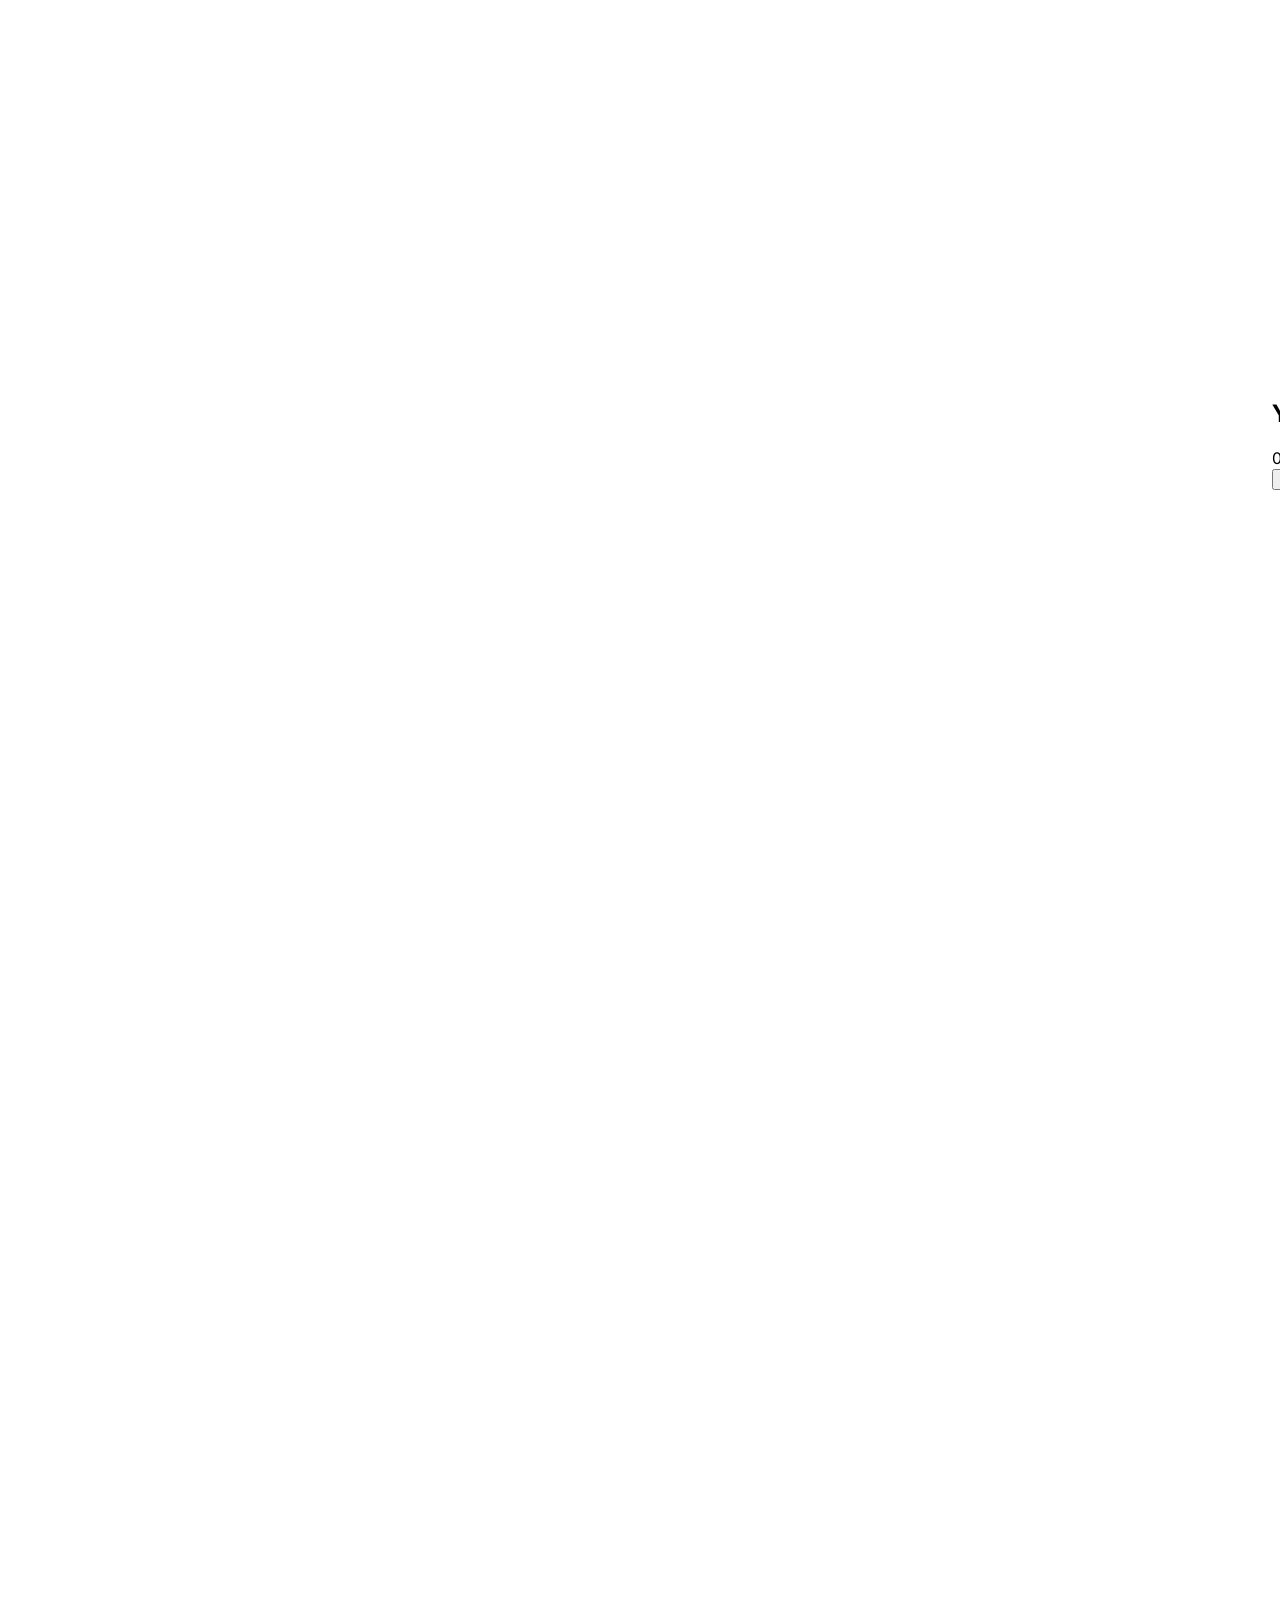
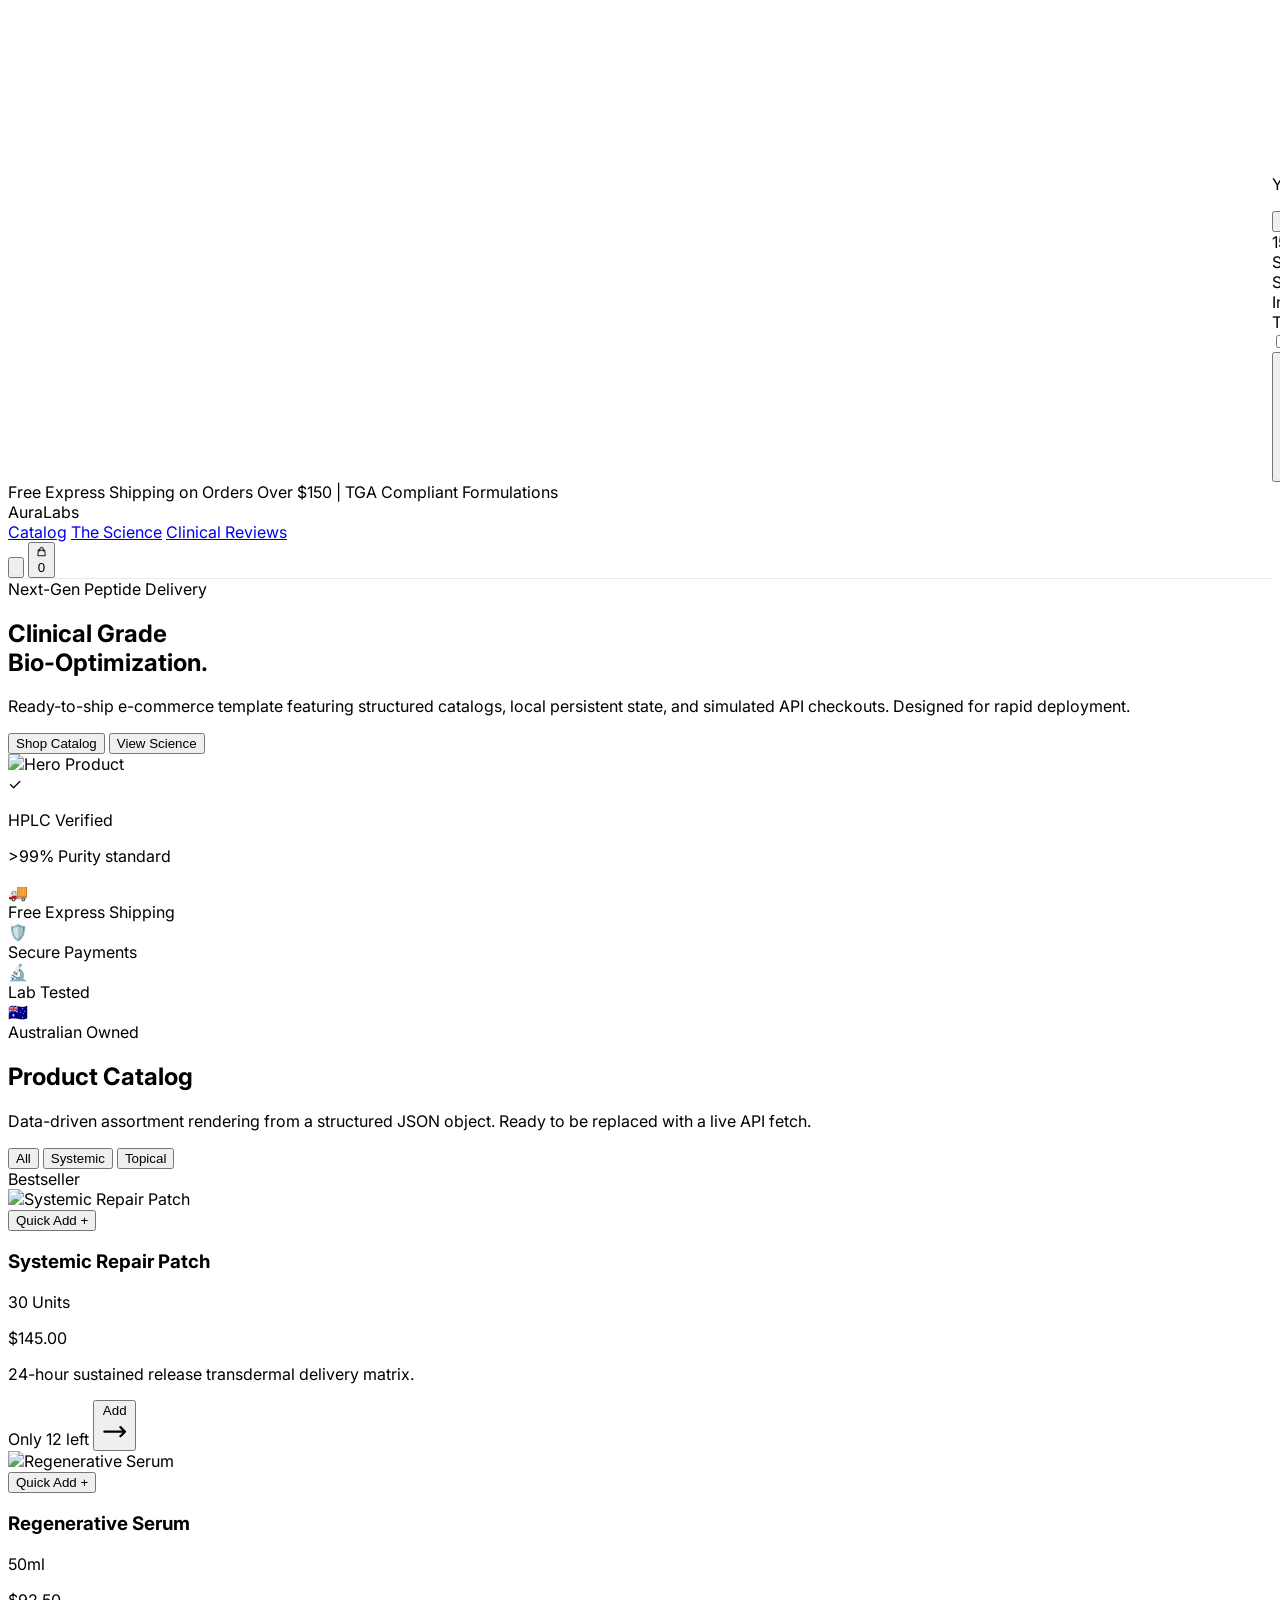
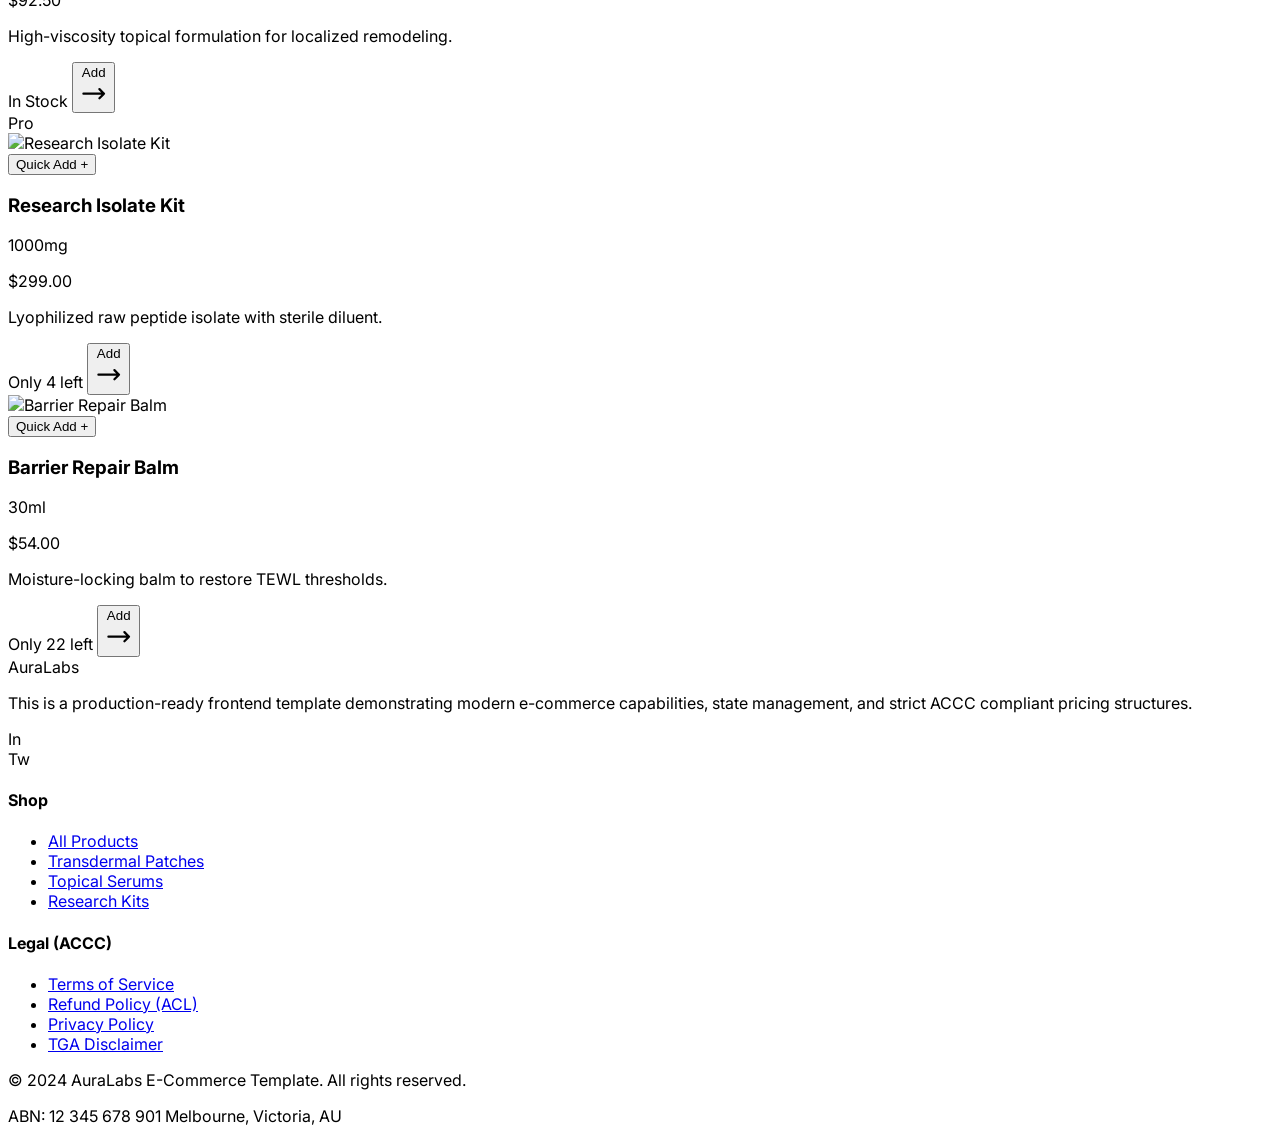
==== index.html @ c206a6b3 "Create index.html" ====
<!DOCTYPE html>
<html lang="en">
<head>
    <meta charset="UTF-8">
    <meta name="viewport" content="width=device-width, initial-scale=1.0">
    <title>Production E-Commerce | Ready-to-Ship Storefront</title>
    
    <script src="https://cdn.tailwindcss.com"></script>
    <link href="https://fonts.googleapis.com/css2?family=Inter:wght@300;400;500;600;700;800&display=swap" rel="stylesheet">
    
    <style>
        body { font-family: 'Inter', sans-serif; scroll-behavior: smooth; overflow-x: hidden; }
        
        /* Drawer & Modals */
        .drawer-right { transform: translateX(100%); transition: transform 0.4s cubic-bezier(0.4, 0, 0.2, 1); }
        .drawer-right.open { transform: translateX(0); }
        .modal-overlay { opacity: 0; pointer-events: none; transition: opacity 0.3s ease; backdrop-filter: blur(4px); }
        .modal-overlay.open { opacity: 1; pointer-events: auto; }
        
        /* Glass & UI Elements */
        .glass-nav { background: rgba(255, 255, 255, 0.90); backdrop-filter: blur(12px); border-bottom: 1px solid rgba(226, 232, 240, 0.8); }
        .hide-scrollbar::-webkit-scrollbar { display: none; }
        .hide-scrollbar { -ms-overflow-style: none; scrollbar-width: none; }
        input::-webkit-outer-spin-button, input::-webkit-inner-spin-button { -webkit-appearance: none; margin: 0; }
        
        /* Marketing Animations */
        .toast-enter { animation: slideInUp 0.4s cubic-bezier(0.16, 1, 0.3, 1) forwards; }
        .toast-exit { animation: slideOutDown 0.4s cubic-bezier(0.16, 1, 0.3, 1) forwards; }
        @keyframes slideInUp { from { transform: translateY(100%); opacity: 0; } to { transform: translateY(0); opacity: 1; } }
        @keyframes slideOutDown { from { transform: translateY(0); opacity: 1; } to { transform: translateY(100%); opacity: 0; } }
        
        .pulse-btn { box-shadow: 0 0 0 0 rgba(37, 99, 235, 0.7); animation: pulse-blue 2s infinite; }
        @keyframes pulse-blue { 
            0% { transform: scale(1); box-shadow: 0 0 0 0 rgba(37, 99, 235, 0.7); } 
            50% { transform: scale(1.02); box-shadow: 0 0 0 8px rgba(37, 99, 235, 0); } 
            100% { transform: scale(1); box-shadow: 0 0 0 0 rgba(37, 99, 235, 0); } 
        }

        .shimmer-img {
            background: #f6f7f8;
            background-image: linear-gradient(to right, #f6f7f8 0%, #edeef1 20%, #f6f7f8 40%, #f6f7f8 100%);
            background-repeat: no-repeat;
            background-size: 800px 100%; 
            animation-duration: 1.5s;
            animation-fill-mode: forwards; 
            animation-iteration-count: infinite;
            animation-name: placeholderShimmer;
            animation-timing-function: linear;
        }
        @keyframes placeholderShimmer { 0% { background-position: -468px 0; } 100% { background-position: 468px 0; } }
    </style>
</head>
<body class="bg-slate-50 text-slate-900 selection:bg-blue-200 selection:text-blue-900 flex flex-col min-h-screen">

    
    <!-- Notification System -->
    <div id="toast-container" class="fixed bottom-4 right-4 z-[100] flex flex-col gap-2 pointer-events-none"></div>

    <!-- Exit Intent Marketing Modal -->
    <div id="exit-modal" class="fixed inset-0 bg-slate-900/60 z-[90] modal-overlay flex items-center justify-center p-4">
        <div class="bg-white rounded-3xl w-full max-w-md shadow-2xl overflow-hidden relative text-center transform scale-95 transition-transform duration-300" id="exit-modal-content">
            <button onclick="closeModal('exit-modal')" class="absolute top-4 right-4 text-slate-400 hover:text-slate-900 text-2xl z-10">&times;</button>
            <div class="bg-blue-600 p-8 text-white">
                <span class="text-4xl mb-2 block">🎁</span>
                <h3 class="text-3xl font-black uppercase tracking-tighter mb-2">Wait! Don't Leave.</h3>
                <p class="text-blue-100 text-sm">Unlock 15% off your first clinical order.</p>
            </div>
            <div class="p-8 space-y-4">
                <input type="email" id="capture-email" placeholder="Enter your email address" class="w-full p-4 rounded-xl border border-slate-200 bg-slate-50 focus:ring-2 focus:ring-blue-500 focus:outline-none text-center">
                <button onclick="applyMarketingDiscount()" class="w-full bg-slate-900 text-white font-bold py-4 rounded-xl hover:bg-slate-800 transition-all uppercase tracking-widest shadow-lg pulse-btn text-xs">
                    Reveal My 15% Code
                </button>
                <p class="text-[10px] text-slate-400">By claiming, you agree to our Terms. Unsubscribe anytime.</p>
            </div>
        </div>
    </div>

    <!-- External Checkout Simulation Modal -->
    <div id="checkout-modal" class="fixed inset-0 bg-slate-900/80 z-[100] modal-overlay flex items-center justify-center p-4">
        <div class="bg-white rounded-2xl w-full max-w-sm shadow-2xl p-8 text-center relative overflow-hidden">
            <div class="absolute inset-0 bg-blue-600/5 shimmer-img" id="checkout-shimmer"></div>
            <div class="relative z-10 space-y-6">
                <div class="w-16 h-16 border-4 border-blue-200 border-t-blue-600 rounded-full mx-auto animate-spin" id="checkout-spinner"></div>
                <div id="checkout-success-icon" class="hidden text-6xl text-green-500">✓</div>
                
                <div id="checkout-status">
                    <h3 class="text-lg font-black text-slate-900 uppercase tracking-tight">Initializing Gateway</h3>
                    <p class="text-xs text-slate-500 mt-2">Connecting to Secure Stripe Terminal...</p>
                </div>
                
                <div class="text-[10px] bg-slate-50 p-3 rounded-lg border border-slate-200 text-left text-slate-600 font-mono mt-4">
                    <span class="block font-bold text-slate-900 mb-1">Developer Note:</span>
                    This is where you trigger <code class="text-blue-600">stripe.redirectToCheckout()</code> or pass the JSON cart object to your backend API.
                </div>
                <button onclick="closeModal('checkout-modal')" id="checkout-close-btn" class="hidden w-full bg-slate-900 text-white font-bold py-3 rounded-lg text-xs uppercase tracking-wider hover:bg-slate-800">Return to Store</button>
            </div>
        </div>
    </div>

    <div id="cart-overlay" onclick="toggleCart()" class="fixed inset-0 bg-slate-900/40 z-[60] modal-overlay"></div>
    <aside id="cart-drawer" class="fixed top-0 right-0 h-full w-full max-w-md bg-white z-[70] shadow-2xl drawer-right flex flex-col border-l border-slate-200">
        <!-- Cart Header -->
        <div class="p-5 border-b border-slate-100 flex justify-between items-center bg-white sticky top-0 z-10">
            <div class="flex items-center space-x-2">
                <h2 class="text-lg font-black text-slate-900 tracking-tight uppercase">Your Cart</h2>
                <span id="cart-drawer-count" class="bg-blue-100 text-blue-700 text-[10px] font-bold px-2 py-0.5 rounded-full">0 items</span>
            </div>
            <button onclick="toggleCart()" class="text-slate-400 hover:text-slate-900 transition-colors p-1 bg-slate-50 rounded-md">
                <svg class="w-5 h-5" fill="none" stroke="currentColor" viewBox="0 0 24 24"><path stroke-linecap="round" stroke-linejoin="round" stroke-width="2" d="M6 18L18 6M6 6l12 12"></path></svg>
            </button>
        </div>
        
        <!-- Cart Items -->
        <div id="cart-content" class="flex-1 overflow-y-auto p-5 space-y-4 bg-slate-50 hide-scrollbar">
            <!-- Items injected via JS -->
        </div>

        <!-- Cross-sell Module (Dynamic) -->
        <div id="cart-cross-sell" class="px-5 pb-4 bg-slate-50 hidden">
             <!-- Injected via JS -->
        </div>

        <!-- Cart Footer / Checkout -->
        <div class="p-5 bg-white border-t border-slate-200 shadow-[0_-4px_6px_-1px_rgba(0,0,0,0.05)] relative z-10">
            
            <div id="discount-banner" class="hidden mb-3 bg-green-50 text-green-700 text-[10px] p-2 rounded-lg border border-green-100 flex justify-between items-center font-bold uppercase tracking-wider">
                <span>15% Marketing Discount Applied</span>
                <span>✓</span>
            </div>

            <div class="space-y-2 mb-4">
                <div class="flex justify-between text-sm text-slate-500">
                    <span>Subtotal</span>
                    <span id="cart-subtotal">$0.00</span>
                </div>
                <div class="flex justify-between text-sm text-green-600 font-medium">
                    <span>Shipping (Standard AU)</span>
                    <span>Free</span>
                </div>
                <div class="flex justify-between text-[10px] text-slate-400 border-b border-slate-100 pb-2">
                    <span>Includes 10% GST</span>
                    <span id="cart-gst">$0.00</span>
                </div>
                <div class="flex justify-between text-xl font-black text-slate-900 pt-1">
                    <span>Total AUD</span>
                    <span id="cart-total">$0.00</span>
                </div>
            </div>

            <!-- ACCC Compliance Checkbox -->
            <div class="flex items-start space-x-3 mb-4 bg-slate-50 p-3 rounded-lg border border-slate-200 shadow-sm cursor-pointer" onclick="document.getElementById('acl-consent').click();">
                <input type="checkbox" id="acl-consent" class="mt-0.5 accent-blue-600 w-4 h-4 rounded border-slate-300 cursor-pointer" onclick="event.stopPropagation()">
                <label class="text-[10px] text-slate-600 leading-tight select-none cursor-pointer">
                    I accept the Terms and acknowledge my right to a refund/replacement for major faults under the <strong>Australian Consumer Law (ACL)</strong>.
                </label>
            </div>

            <button onclick="executeCheckout()" id="checkout-btn" class="w-full bg-blue-600 text-white font-bold py-4 rounded-xl hover:bg-blue-700 transition-colors shadow-lg shadow-blue-600/20 active:scale-[0.98] uppercase tracking-widest text-xs flex justify-center items-center space-x-2">
                <svg class="w-4 h-4" fill="none" stroke="currentColor" viewBox="0 0 24 24"><path stroke-linecap="round" stroke-linejoin="round" stroke-width="2" d="M12 15v2m-6 4h12a2 2 0 002-2v-6a2 2 0 00-2-2H6a2 2 0 00-2 2v6a2 2 0 002 2zm10-10V7a4 4 0 00-8 0v4h8z"></path></svg>
                <span>Secure Checkout</span>
            </button>
        </div>
    </aside>

    
    <!-- Top Bar (Compliance & Promos) -->
    <div class="bg-slate-900 text-slate-300 text-[10px] text-center py-2 uppercase tracking-widest font-bold px-4 relative z-50">
        Free Express Shipping on Orders Over $150 | TGA Compliant Formulations
    </div>

    <!-- Main Navigation -->
    <nav class="sticky top-0 w-full z-40 glass-nav transition-all duration-300" id="main-nav">
        <div class="max-w-7xl mx-auto px-4 sm:px-6 lg:px-8">
            <div class="flex justify-between h-16 items-center">
                <!-- Logo -->
                <div class="flex items-center space-x-2 cursor-pointer" onclick="window.scrollTo(0,0)">
                    <div class="w-5 h-5 bg-gradient-to-br from-blue-500 to-blue-700 rounded-md shadow-sm"></div>
                    <span class="font-extrabold text-xl tracking-tighter uppercase text-slate-900">Aura<span class="text-blue-600">Labs</span></span>
                </div>
                
                <!-- Desktop Links -->
                <div class="hidden md:flex space-x-8 text-xs font-bold uppercase tracking-widest text-slate-500">
                    <a href="#catalog" class="hover:text-blue-600 transition-colors">Catalog</a>
                    <a href="#science" class="hover:text-blue-600 transition-colors">The Science</a>
                    <a href="#reviews" class="hover:text-blue-600 transition-colors">Clinical Reviews</a>
                </div>

                <!-- Utilities -->
                <div class="flex items-center space-x-4">
                    <button class="text-slate-400 hover:text-slate-900 hidden sm:block">
                        <svg class="w-5 h-5" fill="none" stroke="currentColor" viewBox="0 0 24 24"><path stroke-linecap="round" stroke-linejoin="round" stroke-width="2" d="M21 21l-6-6m2-5a7 7 0 11-14 0 7 7 0 0114 0z"></path></svg>
                    </button>
                    <button onclick="toggleCart()" class="relative p-2 hover:bg-slate-100 rounded-lg transition-colors flex items-center bg-slate-50 border border-slate-200">
                        <svg class="w-5 h-5 text-slate-700" fill="none" stroke="currentColor" viewBox="0 0 24 24"><path stroke-linecap="round" stroke-linejoin="round" stroke-width="2" d="M16 11V7a4 4 0 00-8 0v4M5 9h14l1 12H4L5 9z"></path></svg>
                        <span id="nav-cart-badge" class="absolute -top-2 -right-2 bg-blue-600 text-white text-[9px] w-5 h-5 flex items-center justify-center rounded-full font-bold shadow-sm border-2 border-white">0</span>
                    </button>
                </div>
            </div>
        </div>
    </nav>

    
    <main class="flex-grow">
        <!-- Hero Section -->
        <section class="relative bg-white overflow-hidden border-b border-slate-200">
            <!-- Background Graphic (CSS Generated) -->
            <div class="absolute inset-0 z-0">
                <div class="absolute top-0 right-0 w-[500px] h-[500px] bg-blue-50 rounded-full blur-3xl opacity-60 translate-x-1/3 -translate-y-1/3"></div>
                <div class="absolute bottom-0 left-0 w-[400px] h-[400px] bg-slate-100 rounded-full blur-3xl opacity-50 -translate-x-1/3 translate-y-1/3"></div>
            </div>

            <div class="max-w-7xl mx-auto px-4 sm:px-6 lg:px-8 py-20 lg:py-32 relative z-10 flex flex-col lg:flex-row items-center gap-12">
                <div class="flex-1 space-y-8 text-center lg:text-left">
                    <div class="inline-flex items-center space-x-2 bg-blue-50 border border-blue-100 text-blue-700 px-3 py-1 rounded-full text-[10px] font-bold uppercase tracking-widest">
                        <span class="w-2 h-2 rounded-full bg-blue-600 animate-pulse"></span>
                        <span>Next-Gen Peptide Delivery</span>
                    </div>
                    <h1 class="text-5xl md:text-7xl font-black text-slate-900 tracking-tighter leading-[1.1]">
                        Clinical Grade <br>
                        <span class="text-transparent bg-clip-text bg-gradient-to-r from-blue-600 to-indigo-600">Bio-Optimization.</span>
                    </h1>
                    <p class="text-lg text-slate-500 max-w-xl mx-auto lg:mx-0 leading-relaxed">
                        Ready-to-ship e-commerce template featuring structured catalogs, local persistent state, and simulated API checkouts. Designed for rapid deployment.
                    </p>
                    <div class="flex flex-col sm:flex-row gap-4 justify-center lg:justify-start">
                        <button onclick="document.getElementById('catalog').scrollIntoView()" class="bg-blue-600 text-white px-8 py-4 rounded-xl font-bold text-sm uppercase tracking-widest hover:bg-blue-700 transition-all shadow-xl shadow-blue-600/20 active:scale-95">
                            Shop Catalog
                        </button>
                        <button class="bg-white border border-slate-200 text-slate-700 px-8 py-4 rounded-xl font-bold text-sm uppercase tracking-widest hover:bg-slate-50 transition-all">
                            View Science
                        </button>
                    </div>
                </div>
                
                <!-- Hero Visual (Dynamic Placeholder representing high-quality asset) -->
                <div class="flex-1 w-full max-w-lg mx-auto relative group">
                    <div class="absolute inset-0 bg-gradient-to-tr from-blue-200 to-transparent rounded-[2rem] transform rotate-3 scale-105 transition-transform group-hover:rotate-6"></div>
                    <img src="https://placehold.co/800x800/1e293b/ffffff?text=Product+Hero+Asset" alt="Hero Product" class="relative rounded-[2rem] shadow-2xl object-cover w-full aspect-square border-4 border-white transition-transform duration-500 group-hover:-translate-y-2">
                    
                    <!-- Floating Badge -->
                    <div class="absolute -bottom-6 -left-6 bg-white p-4 rounded-xl shadow-xl border border-slate-100 flex items-center gap-3 animate-[bounce_3s_infinite]">
                        <div class="w-10 h-10 bg-green-100 rounded-full flex items-center justify-center text-green-600">✓</div>
                        <div>
                            <p class="text-xs font-bold text-slate-900 uppercase">HPLC Verified</p>
                            <p class="text-[10px] text-slate-500">&gt;99% Purity standard</p>
                        </div>
                    </div>
                </div>
            </div>
        </section>

        <!-- Trust Bar -->
        <div class="bg-slate-900 text-white border-b border-slate-800">
            <div class="max-w-7xl mx-auto px-4 py-8 grid grid-cols-2 md:grid-cols-4 gap-6 text-center divide-x divide-slate-800">
                <div><div class="text-2xl mb-2">🚚</div><div class="text-[10px] font-bold uppercase tracking-widest">Free Express Shipping</div></div>
                <div><div class="text-2xl mb-2">🛡️</div><div class="text-[10px] font-bold uppercase tracking-widest">Secure Payments</div></div>
                <div><div class="text-2xl mb-2">🔬</div><div class="text-[10px] font-bold uppercase tracking-widest">Lab Tested</div></div>
                <div><div class="text-2xl mb-2">🇦🇺</div><div class="text-[10px] font-bold uppercase tracking-widest">Australian Owned</div></div>
            </div>
        </div>

        
        <section id="catalog" class="py-24 bg-slate-50">
            <div class="max-w-7xl mx-auto px-4 sm:px-6 lg:px-8">
                
                <!-- Catalog Header & Filters -->
                <div class="flex flex-col md:flex-row justify-between items-end mb-12 gap-6">
                    <div class="space-y-3">
                        <h2 class="text-3xl font-black text-slate-900 uppercase tracking-tighter">Product Catalog</h2>
                        <p class="text-sm text-slate-500 max-w-md">Data-driven assortment rendering from a structured JSON object. Ready to be replaced with a live API fetch.</p>
                    </div>
                    
                    <!-- Dynamic Filter Controls -->
                    <div class="flex bg-slate-200 p-1.5 rounded-xl text-xs font-bold uppercase tracking-wider overflow-x-auto hide-scrollbar">
                        <button onclick="CatalogManager.filter('all')" id="filter-all" class="filter-btn bg-white shadow-sm px-6 py-2.5 rounded-lg text-slate-900 transition-all">All</button>
                        <button onclick="CatalogManager.filter('systemic')" id="filter-systemic" class="filter-btn px-6 py-2.5 rounded-lg text-slate-500 hover:text-slate-900 transition-all">Systemic</button>
                        <button onclick="CatalogManager.filter('topical')" id="filter-topical" class="filter-btn px-6 py-2.5 rounded-lg text-slate-500 hover:text-slate-900 transition-all">Topical</button>
                    </div>
                </div>

                <!-- Product Grid Area -->
                <div id="product-grid" class="grid grid-cols-1 sm:grid-cols-2 lg:grid-cols-3 xl:grid-cols-4 gap-6">
                    <!-- Products rendered via JS -->
                </div>
            </div>
        </section>

    </main>

    <footer class="bg-white border-t border-slate-200 pt-20 pb-10">
        <div class="max-w-7xl mx-auto px-4 sm:px-6 lg:px-8">
            <div class="grid grid-cols-1 md:grid-cols-4 gap-12 mb-16">
                <div class="col-span-1 md:col-span-2 space-y-6">
                    <div class="font-extrabold text-2xl tracking-tighter uppercase text-slate-900">Aura<span class="text-blue-600">Labs</span></div>
                    <p class="text-xs text-slate-500 leading-relaxed max-w-sm">
                        This is a production-ready frontend template demonstrating modern e-commerce capabilities, state management, and strict ACCC compliant pricing structures.
                    </p>
                    <div class="flex space-x-4">
                        <!-- Social Placeholders -->
                        <div class="w-8 h-8 rounded-full bg-slate-100 flex items-center justify-center text-slate-400 hover:bg-blue-600 hover:text-white transition-colors cursor-pointer">In</div>
                        <div class="w-8 h-8 rounded-full bg-slate-100 flex items-center justify-center text-slate-400 hover:bg-blue-600 hover:text-white transition-colors cursor-pointer">Tw</div>
                    </div>
                </div>
                <div>
                    <h4 class="font-bold text-slate-900 uppercase text-xs tracking-widest mb-6">Shop</h4>
                    <ul class="space-y-4 text-xs text-slate-500">
                        <li><a href="#" class="hover:text-blue-600 transition-colors">All Products</a></li>
                        <li><a href="#" class="hover:text-blue-600 transition-colors">Transdermal Patches</a></li>
                        <li><a href="#" class="hover:text-blue-600 transition-colors">Topical Serums</a></li>
                        <li><a href="#" class="hover:text-blue-600 transition-colors">Research Kits</a></li>
                    </ul>
                </div>
                <div>
                    <h4 class="font-bold text-slate-900 uppercase text-xs tracking-widest mb-6">Legal (ACCC)</h4>
                    <ul class="space-y-4 text-xs text-slate-500">
                        <li><a href="#" class="hover:text-blue-600 transition-colors">Terms of Service</a></li>
                        <li><a href="#" class="hover:text-blue-600 transition-colors">Refund Policy (ACL)</a></li>
                        <li><a href="#" class="hover:text-blue-600 transition-colors">Privacy Policy</a></li>
                        <li><a href="#" class="hover:text-blue-600 transition-colors">TGA Disclaimer</a></li>
                    </ul>
                </div>
            </div>
            
            <div class="border-t border-slate-100 pt-8 flex flex-col md:flex-row justify-between items-center gap-4 text-[10px] text-slate-400 font-bold uppercase tracking-widest">
                <p>&copy; 2024 AuraLabs E-Commerce Template. All rights reserved.</p>
                <div class="flex space-x-4">
                    <span>ABN: 12 345 678 901</span>
                    <span>Melbourne, Victoria, AU</span>
                </div>
            </div>
        </div>
    </footer>

    <script>
        /**
         * STOREFRONT ARCHITECTURE
         * 1. Data Model (Structured JSON)
         * 2. State Management (Cart & LocalStorage)
         * 3. UI Controllers (Rendering, Modals, Toasts)
         * 4. Checkout Simulation (External API mock)
         */

        // 1. DATA MODEL (Catalog)
        const PRODUCT_DATABASE = [
            { 
                id: 'prod_SYS001', 
                name: 'Systemic Repair Patch', 
                category: 'systemic', 
                price: 145.00, 
                metric: '30 Units', 
                tag: 'Bestseller',
                description: '24-hour sustained release transdermal delivery matrix.', 
                imageUrl: 'https://placehold.co/600x600/2563eb/ffffff?text=Patch+System',
                stock: 12
            },
            { 
                id: 'prod_TOP001', 
                name: 'Regenerative Serum', 
                category: 'topical', 
                price: 92.50, 
                metric: '50ml', 
                tag: null,
                description: 'High-viscosity topical formulation for localized remodeling.', 
                imageUrl: 'https://placehold.co/600x600/1e293b/ffffff?text=Topical+Serum',
                stock: 'In Stock'
            },
            { 
                id: 'prod_RAW001', 
                name: 'Research Isolate Kit', 
                category: 'systemic', 
                price: 299.00, 
                metric: '1000mg', 
                tag: 'Pro',
                description: 'Lyophilized raw peptide isolate with sterile diluent.', 
                imageUrl: 'https://placehold.co/600x600/cbd5e1/1e293b?text=Isolate+Kit',
                stock: 4
            },
            { 
                id: 'prod_TOP002', 
                name: 'Barrier Repair Balm', 
                category: 'topical', 
                price: 54.00, 
                metric: '30ml', 
                tag: null,
                description: 'Moisture-locking balm to restore TEWL thresholds.', 
                imageUrl: 'https://placehold.co/600x600/94a3b8/ffffff?text=Repair+Balm',
                stock: 22
            }
        ];

        // 2. STATE MANAGEMENT (Cart & Marketing)
        const State = {
            cart: JSON.parse(localStorage.getItem('aura_cart')) || [],
            discountApplied: localStorage.getItem('aura_discount') === 'true',
            exitTriggered: sessionStorage.getItem('aura_exit') === 'true',
            
            saveCart() {
                localStorage.setItem('aura_cart', JSON.stringify(this.cart));
                CartUI.update();
            },
            
            addItem(id) {
                const product = PRODUCT_DATABASE.find(p => p.id === id);
                if (!product) return;
                
                const existing = this.cart.find(item => item.id === id);
                if (existing) {
                    existing.quantity += 1;
                } else {
                    this.cart.push({ ...product, quantity: 1 });
                }
                
                this.saveCart();
                UIUtils.showToast(`Added ${product.name} to cart.`, 'success');
                
                // UX: Open cart briefly on add
                if (!document.getElementById('cart-drawer').classList.contains('open')) {
                    toggleCart();
                }
            },
            
            updateQuantity(id, delta) {
                const item = this.cart.find(i => i.id === id);
                if (item) {
                    item.quantity += delta;
                    if (item.quantity <= 0) {
                        this.cart = this.cart.filter(i => i.id !== id);
                    }
                    this.saveCart();
                }
            },

            clearCart() {
                this.cart = [];
                this.saveCart();
            }
        };

        // 3. UI CONTROLLERS

        const CatalogManager = {
            currentFilter: 'all',
            
            render() {
                const grid = document.getElementById('product-grid');
                grid.innerHTML = '';
                
                const filtered = this.currentFilter === 'all' 
                    ? PRODUCT_DATABASE 
                    : PRODUCT_DATABASE.filter(p => p.category === this.currentFilter);

                filtered.forEach(p => {
                    // Visual logic for stock & tags
                    const tagHTML = p.tag ? `<div class="absolute top-4 left-4 bg-blue-600 text-white text-[9px] font-bold px-2 py-1 rounded uppercase tracking-widest z-10 shadow-md">${p.tag}</div>` : '';
                    const stockHTML = typeof p.stock === 'number' 
                        ? `<span class="text-[10px] text-red-500 font-bold flex items-center gap-1"><span class="w-1.5 h-1.5 bg-red-500 rounded-full animate-pulse"></span> Only ${p.stock} left</span>`
                        : `<span class="text-[10px] text-green-500 font-bold">In Stock</span>`;

                    const card = document.createElement('div');
                    card.className = "bg-white rounded-2xl border border-slate-200 overflow-hidden hover:shadow-2xl hover:shadow-blue-900/5 transition-all duration-300 group flex flex-col relative";
                    card.innerHTML = `
                        ${tagHTML}
                        <div class="relative h-64 overflow-hidden bg-slate-100">
                            <img src="${p.imageUrl}" alt="${p.name}" class="w-full h-full object-cover transform group-hover:scale-105 transition-transform duration-500">
                            
                            <!-- Quick Add Overlay -->
                            <div class="absolute inset-0 bg-slate-900/40 opacity-0 group-hover:opacity-100 transition-opacity flex items-center justify-center backdrop-blur-[2px]">
                                <button onclick="State.addItem('${p.id}')" class="bg-white text-slate-900 px-6 py-3 rounded-full font-bold text-xs uppercase tracking-widest hover:bg-blue-600 hover:text-white transition-colors transform translate-y-4 group-hover:translate-y-0 duration-300 shadow-xl">
                                    Quick Add +
                                </button>
                            </div>
                        </div>
                        <div class="p-6 flex-1 flex flex-col">
                            <div class="flex justify-between items-start mb-2">
                                <div>
                                    <h3 class="font-bold text-slate-900 text-sm tracking-tight">${p.name}</h3>
                                    <p class="text-[10px] text-slate-400 font-bold uppercase tracking-wider mt-1">${p.metric}</p>
                                </div>
                                <span class="text-blue-600 font-black text-lg">$${p.price.toFixed(2)}</span>
                            </div>
                            <p class="text-xs text-slate-500 leading-relaxed mb-4 flex-1">${p.description}</p>
                            <div class="flex items-center justify-between pt-4 border-t border-slate-100">
                                ${stockHTML}
                                <button onclick="State.addItem('${p.id}')" class="text-[10px] font-bold text-slate-900 uppercase tracking-widest hover:text-blue-600 flex items-center gap-1 group/btn">
                                    <span>Add</span>
                                    <svg class="w-4 h-4 transform group-hover/btn:translate-x-1 transition-transform" fill="none" stroke="currentColor" viewBox="0 0 24 24"><path stroke-linecap="round" stroke-linejoin="round" stroke-width="2" d="M17 8l4 4m0 0l-4 4m4-4H3"></path></svg>
                                </button>
                            </div>
                        </div>
                    `;
                    grid.appendChild(card);
                });
            },

            filter(category) {
                this.currentFilter = category;
                // Update Button Styles
                document.querySelectorAll('.filter-btn').forEach(btn => {
                    btn.classList.remove('bg-white', 'shadow-sm', 'text-slate-900');
                    btn.classList.add('text-slate-500');
                });
                const activeBtn = document.getElementById(`filter-${category}`);
                activeBtn.classList.remove('text-slate-500');
                activeBtn.classList.add('bg-white', 'shadow-sm', 'text-slate-900');
                
                this.render();
            }
        };

        const CartUI = {
            update() {
                const container = document.getElementById('cart-content');
                const badge = document.getElementById('nav-cart-badge');
                const drawerCount = document.getElementById('cart-drawer-count');
                const crossSell = document.getElementById('cart-cross-sell');
                
                // Subtotals
                const subEl = document.getElementById('cart-subtotal');
                const gstEl = document.getElementById('cart-gst');
                const totEl = document.getElementById('cart-total');

                const totalItems = State.cart.reduce((sum, item) => sum + item.quantity, 0);
                badge.innerText = totalItems;
                drawerCount.innerText = `${totalItems} items`;

                if (State.cart.length === 0) {
                    container.innerHTML = `
                        <div class="h-full flex flex-col items-center justify-center text-slate-400 space-y-4 py-12">
                            <svg class="w-16 h-16 text-slate-300" fill="none" stroke="currentColor" viewBox="0 0 24 24"><path stroke-linecap="round" stroke-linejoin="round" stroke-width="1.5" d="M16 11V7a4 4 0 00-8 0v4M5 9h14l1 12H4L5 9z"></path></svg>
                            <p class="text-[10px] font-bold uppercase tracking-widest">Your cart is empty</p>
                            <button onclick="toggleCart(); document.getElementById('catalog').scrollIntoView();" class="mt-4 border border-slate-300 text-slate-600 px-6 py-2 rounded-lg text-xs font-bold hover:bg-slate-100 transition-colors">Start Shopping</button>
                        </div>
                    `;
                    subEl.innerText = '$0.00'; gstEl.innerText = '$0.00'; totEl.innerText = '$0.00';
                    crossSell.classList.add('hidden');
                    return;
                }

                container.innerHTML = State.cart.map(item => `
                    <div class="flex items-center space-x-4 bg-white p-3 rounded-xl border border-slate-200 shadow-sm">
                        <img src="${item.imageUrl}" class="w-16 h-16 rounded-lg object-cover bg-slate-100">
                        <div class="flex-1 min-w-0">
                            <h4 class="text-xs font-bold text-slate-900 uppercase truncate">${item.name}</h4>
                            <div class="text-[10px] text-slate-500 mb-2">${item.metric}</div>
                            <div class="flex items-center space-x-2 bg-slate-50 w-max rounded-md border border-slate-200">
                                <button onclick="State.updateQuantity('${item.id}', -1)" class="w-7 h-7 flex items-center justify-center text-slate-500 hover:text-blue-600">-</button>
                                <span class="text-xs font-bold w-4 text-center">${item.quantity}</span>
                                <button onclick="State.updateQuantity('${item.id}', 1)" class="w-7 h-7 flex items-center justify-center text-slate-500 hover:text-blue-600">+</button>
                            </div>
                        </div>
                        <div class="text-right flex flex-col justify-between h-full">
                            <div class="text-sm font-black text-slate-900">$${(item.price * item.quantity).toFixed(2)}</div>
                            <button onclick="State.updateQuantity('${item.id}', -${item.quantity})" class="text-[9px] text-slate-400 hover:text-red-500 uppercase font-bold underline">Remove</button>
                        </div>
                    </div>
                `).join('');

                // Intelligent Cross-Selling Logic
                // If they have systemic patch, suggest topical balm
                const hasPatch = State.cart.some(i => i.id === 'prod_SYS001');
                const hasBalm = State.cart.some(i => i.id === 'prod_TOP002');
                
                if (hasPatch && !hasBalm) {
                    const balm = PRODUCT_DATABASE.find(p => p.id === 'prod_TOP002');
                    crossSell.innerHTML = `
                        <div class="bg-blue-50/50 p-4 rounded-xl border border-blue-100 relative mt-2">
                            <span class="absolute -top-2 -right-2 bg-blue-600 text-white text-[9px] font-bold px-2 py-0.5 rounded shadow-sm">Recommended</span>
                            <p class="text-[10px] font-bold text-blue-900 uppercase tracking-widest mb-3">Frequently Bought Together</p>
                            <div class="flex items-center space-x-3">
                                <img src="${balm.imageUrl}" class="w-12 h-12 rounded-lg object-cover">
                                <div class="flex-1">
                                    <p class="text-xs font-bold text-slate-900">${balm.name}</p>
                                    <p class="text-[9px] text-slate-500 leading-tight">Enhance systemic recovery topically.</p>
                                </div>
                                <button onclick="State.addItem('${balm.id}')" class="bg-white border border-blue-200 text-blue-600 px-3 py-1.5 rounded-lg text-xs font-bold hover:bg-blue-600 hover:text-white transition-colors shadow-sm">+$${balm.price}</button>
                            </div>
                        </div>
                    `;
                    crossSell.classList.remove('hidden');
                } else {
                    crossSell.classList.add('hidden');
                }

                // Financial Calculation (ACCC Compliant - Anti-Drip Pricing)
                let subtotal = State.cart.reduce((sum, item) => sum + (item.price * item.quantity), 0);
                
                // Apply Marketing Discount if claimed
                if (State.discountApplied) {
                    subtotal = subtotal * 0.85;
                    document.getElementById('discount-banner').classList.remove('hidden');
                }

                // Prices display as inclusive. GST is 1/11th of total in AU.
                const total = subtotal; 
                const gst = total - (total / 1.10); 

                subEl.innerText = `$${subtotal.toFixed(2)}`;
                gstEl.innerText = `$${gst.toFixed(2)}`;
                totEl.innerText = `$${total.toFixed(2)}`;
            }
        };

        // UI UTILS & MODALS
        function toggleCart() {
            const drawer = document.getElementById('cart-drawer');
            const overlay = document.getElementById('cart-overlay');
            const isOpen = drawer.classList.contains('open');
            
            if (isOpen) {
                drawer.classList.remove('open');
                overlay.classList.remove('open');
            } else {
                drawer.classList.add('open');
                overlay.classList.add('open');
            }
        }

        function closeModal(id) {
            document.getElementById(id).classList.remove('open');
        }

        const UIUtils = {
            showToast(message, type = 'success') {
                const container = document.getElementById('toast-container');
                const toast = document.createElement('div');
                const icon = type === 'success' ? '✓' : 'ℹ️';
                const color = type === 'success' ? 'text-green-600 bg-white border-green-100' : 'text-blue-600 bg-white border-blue-100';
                
                toast.className = `flex items-center space-x-3 p-4 rounded-xl shadow-xl border ${color} toast-enter w-max max-w-sm`;
                toast.innerHTML = `
                    <div class="w-6 h-6 rounded-full bg-slate-50 flex items-center justify-center font-bold text-sm border border-slate-100">${icon}</div>
                    <p class="text-xs font-bold text-slate-800">${message}</p>
                `;
                
                container.appendChild(toast);
                
                setTimeout(() => {
                    toast.classList.remove('toast-enter');
                    toast.classList.add('toast-exit');
                    setTimeout(() => toast.remove(), 400);
                }, 4000);
            }
        };

        // 4. CHECKOUT SIMULATION (Ready to tie into Stripe/Backend)
        function executeCheckout() {
            if (State.cart.length === 0) return;
            
            // Compliance Check
            const consent = document.getElementById('acl-consent');
            if (!consent.checked) {
                UIUtils.showToast('Please accept the Consumer Guarantees to proceed.', 'error');
                // Shake animation on checkbox container
                consent.parentElement.animate([{transform: 'translateX(0)'}, {transform: 'translateX(-5px)'}, {transform: 'translateX(5px)'}, {transform: 'translateX(0)'}], {duration: 300});
                return;
            }

            // Close cart, open checkout modal
            toggleCart();
            document.getElementById('checkout-modal').classList.add('open');
            
            // Simulate Stripe/Backend Connection Flow
            const statusText = document.querySelector('#checkout-status h3');
            const statusSub = document.querySelector('#checkout-status p');
            const spinner = document.getElementById('checkout-spinner');
            const successIcon = document.getElementById('checkout-success-icon');
            const closeBtn = document.getElementById('checkout-close-btn');
            const shimmer = document.getElementById('checkout-shimmer');

            // Reset modal state
            statusText.innerText = "Initializing Gateway";
            statusSub.innerText = "Connecting to Secure Terminal...";
            spinner.classList.remove('hidden');
            successIcon.classList.add('hidden');
            closeBtn.classList.add('hidden');
            shimmer.style.display = 'block';

            /**
             * DEVELOPER INTEGRATION POINT:
             * Replace the setTimeout logic below with your actual API call.
             * Example (Stripe):
             * 
             * fetch('/create-checkout-session', {
             *   method: 'POST',
             *   headers: { 'Content-Type': 'application/json' },
             *   body: JSON.stringify({ items: State.cart })
             * }).then(res => res.json()).then(session => {
             *   stripe.redirectToCheckout({ sessionId: session.id });
             * });
             */

            setTimeout(() => {
                statusText.innerText = "Encrypting Payload";
                statusSub.innerText = "Securing transaction data...";
                
                setTimeout(() => {
                    // Success Simulation
                    spinner.classList.add('hidden');
                    successIcon.classList.remove('hidden');
                    shimmer.style.display = 'none';
                    statusText.innerText = "Session Created!";
                    statusText.classList.add('text-green-600');
                    statusSub.innerText = "In a live environment, you would now be redirected to Stripe.";
                    closeBtn.classList.remove('hidden');
                    
                    // Clear cart post-checkout simulation
                    State.clearCart();
                    
                }, 2000);
            }, 1500);
        }

        // MARKETING SYSTEMS (Exit Intent & Social Proof)
        
        function initMarketingSystems() {
            // 1. Exit Intent tracking
            document.addEventListener("mouseleave", (e) => {
                if (e.clientY < 0 && !State.exitTriggered && !State.discountApplied) {
                    document.getElementById('exit-modal').classList.add('open');
                    sessionStorage.setItem('aura_exit', 'true');
                    State.exitTriggered = true;
                }
            });

            // 2. Simulated Live Sales (Social Proof)
            const names = ['Sarah', 'James', 'Michael', 'Emma', 'David'];
            const cities = ['Sydney, NSW', 'Melbourne, VIC', 'Brisbane, QLD', 'Perth, WA'];
            
            setInterval(() => {
                // Don't show toast if modals/drawers are open
                if (document.querySelector('.modal-overlay.open') || document.querySelector('.drawer-right.open')) return;
                
                const name = names[Math.floor(Math.random() * names.length)];
                const city = cities[Math.floor(Math.random() * cities.length)];
                const product = PRODUCT_DATABASE[Math.floor(Math.random() * PRODUCT_DATABASE.length)].name;
                
                UIUtils.showToast(`<span class="text-blue-600">${name}</span> from ${city} just purchased <br><span class="font-normal text-[10px]">${product}</span>`);
            }, 25000); // Every 25 seconds
        }

        function applyMarketingDiscount() {
            const email = document.getElementById('capture-email').value;
            if(!email || !email.includes('@')) {
                alert('Please enter a valid email.'); return;
            }
            
            // Simulating saving email to Mailchimp/Hubspot
            const btn = document.querySelector('#exit-modal button');
            btn.innerHTML = '<span class="animate-pulse">Verifying...</span>';
            
            setTimeout(() => {
                State.discountApplied = true;
                localStorage.setItem('aura_discount', 'true');
                CartUI.update();
                closeModal('exit-modal');
                UIUtils.showToast('15% Discount Applied to Cart!', 'success');
            }, 1000);
        }

        // Initialize App
        window.onload = () => {
            CatalogManager.render();
            CartUI.update();
            setTimeout(initMarketingSystems, 5000); // Delay marketing hooks by 5s
        };

    </script>
</body>
</html>
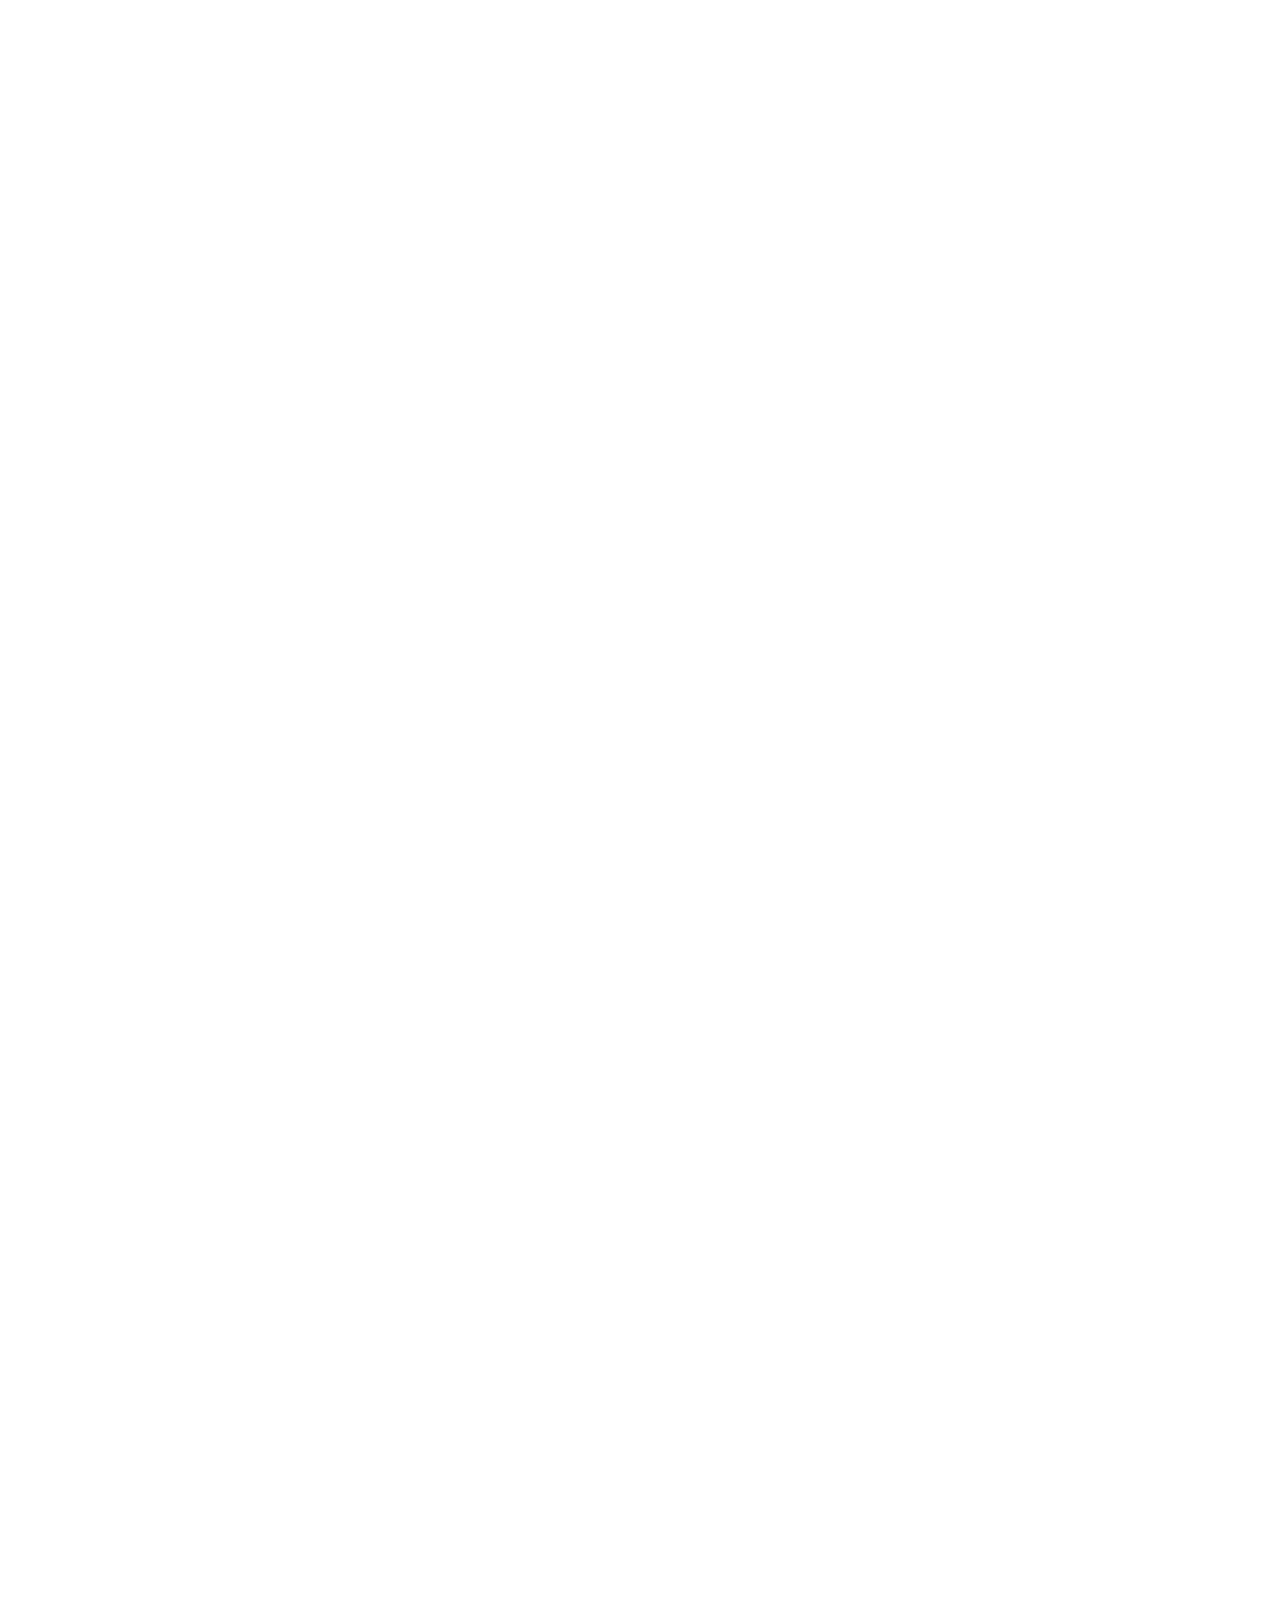
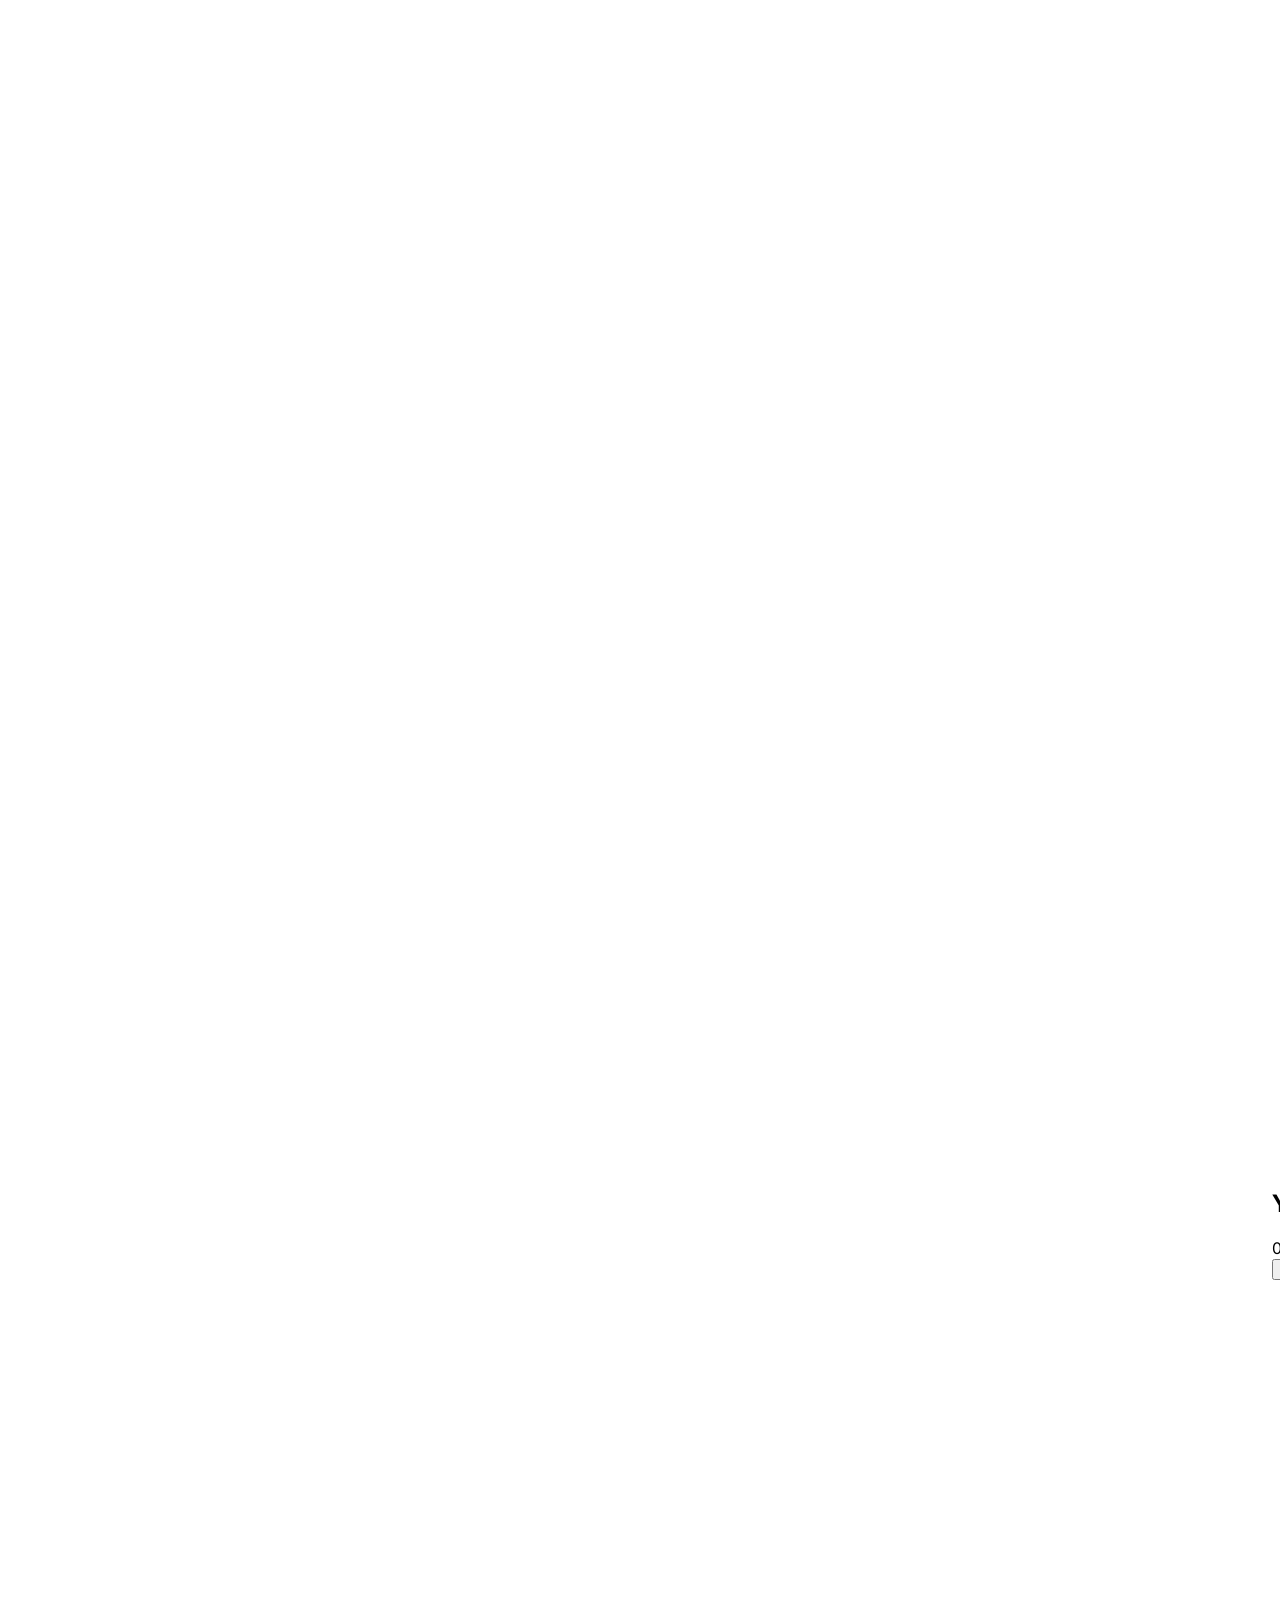
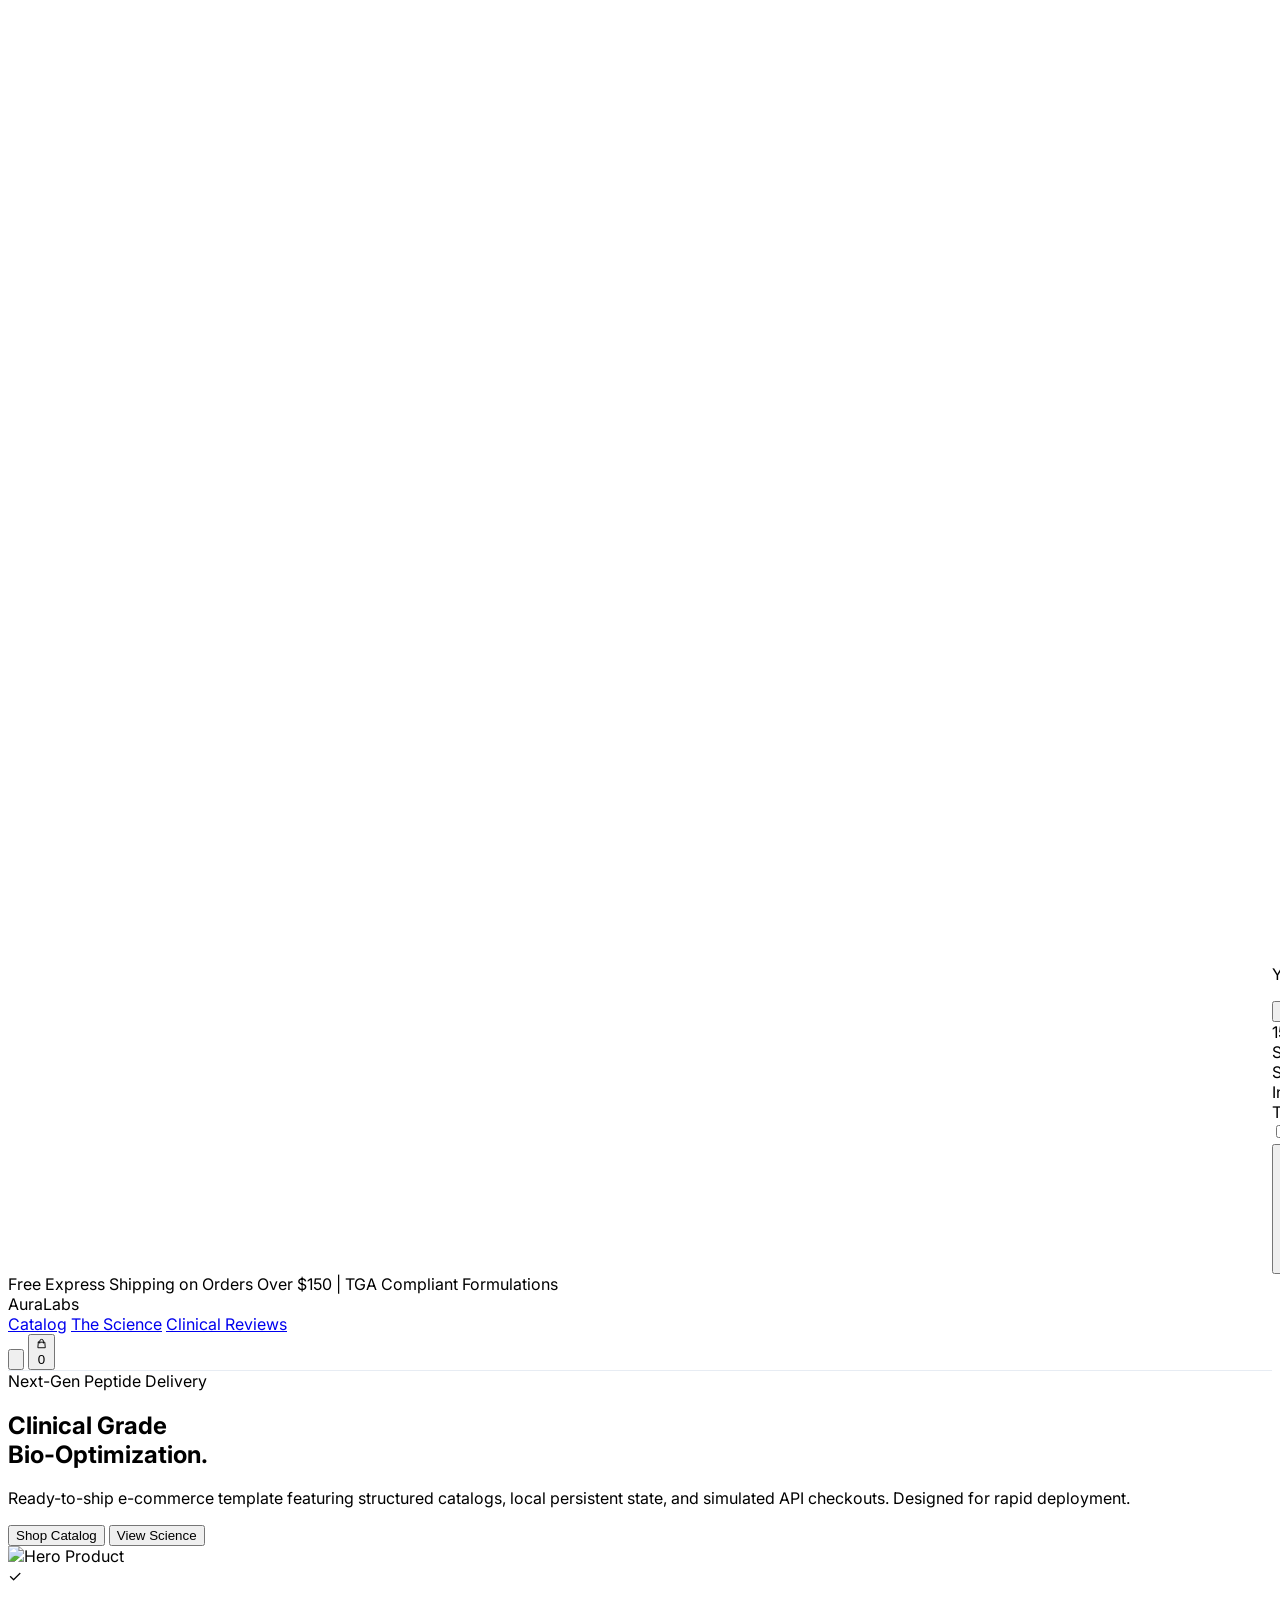
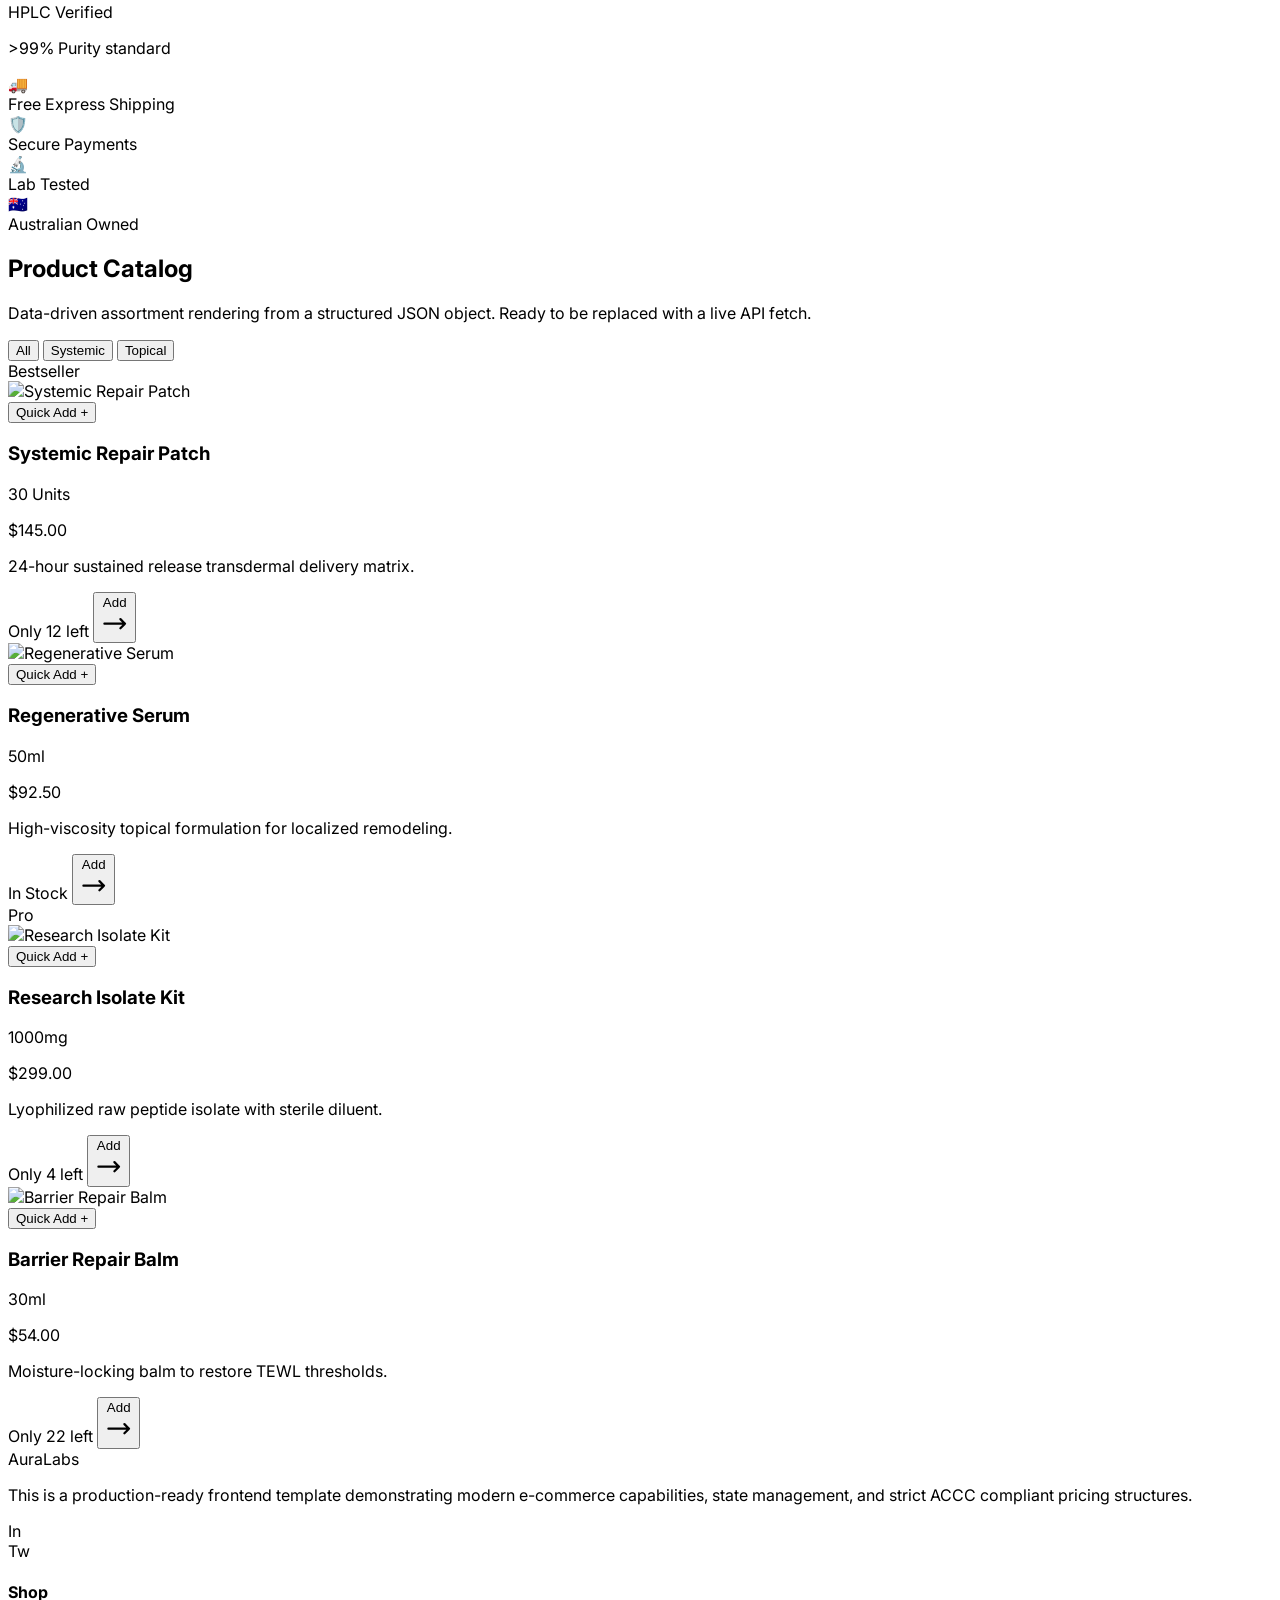
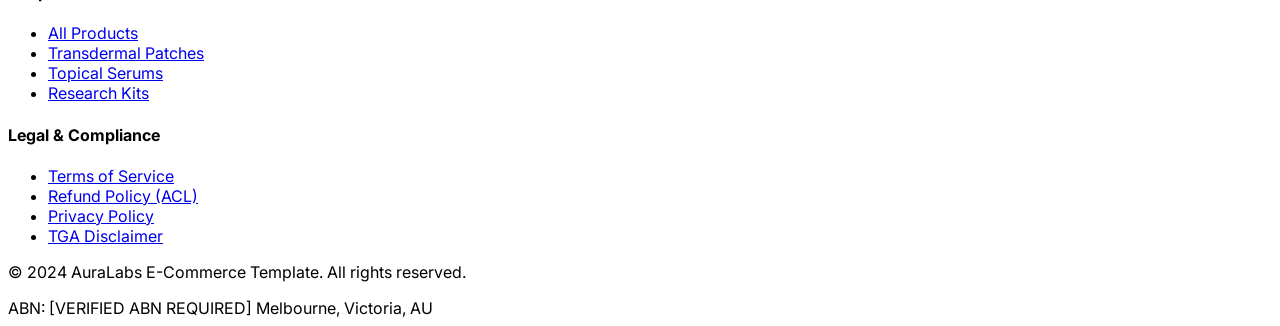
==== commit 537b71e4: "Add legal compliance centre and preserve storefront" ====
--- a/index.html
+++ b/index.html
@@ -48,6 +48,25 @@
             animation-timing-function: linear;
         }
         @keyframes placeholderShimmer { 0% { background-position: -468px 0; } 100% { background-position: 468px 0; } }
+
+        /* Legal & Compliance Centre — additive extension */
+        .legal-tab { width: 100%; text-align: left; border: 1px solid transparent; transition: all 0.2s ease; }
+        .legal-tab:hover { background: #f8fafc; color: #0f172a; }
+        .legal-tab.active { background: #eff6ff; color: #1d4ed8; border-color: #dbeafe; box-shadow: 0 1px 2px rgba(15, 23, 42, 0.05); }
+        .legal-document { display: none; }
+        .legal-document.active { display: block; }
+        .legal-copy h2 { color: #0f172a; font-size: 1.75rem; line-height: 1.15; font-weight: 900; letter-spacing: -0.035em; margin-bottom: 0.5rem; }
+        .legal-copy h3 { color: #0f172a; font-size: 0.95rem; line-height: 1.4; font-weight: 800; margin-top: 1.75rem; margin-bottom: 0.6rem; }
+        .legal-copy p, .legal-copy li { color: #475569; font-size: 0.8rem; line-height: 1.75; }
+        .legal-copy p { margin-bottom: 0.85rem; }
+        .legal-copy ul, .legal-copy ol { margin: 0.35rem 0 1rem 1.15rem; }
+        .legal-copy ul { list-style: disc; }
+        .legal-copy ol { list-style: decimal; }
+        .legal-copy a { color: #2563eb; text-decoration: underline; text-underline-offset: 2px; }
+        .legal-copy strong { color: #1e293b; }
+        .legal-field { display: inline-block; color: #92400e; background: #fffbeb; border: 1px solid #fde68a; border-radius: 0.35rem; padding: 0.05rem 0.35rem; font-weight: 800; font-size: 0.72rem; }
+        .legal-callout { border-left: 3px solid #2563eb; background: #eff6ff; border-radius: 0 0.75rem 0.75rem 0; padding: 1rem; margin: 1rem 0; }
+        .legal-warning { border: 1px solid #fde68a; background: #fffbeb; border-radius: 0.85rem; padding: 1rem; margin: 1rem 0; }
     </style>
 </head>
 <body class="bg-slate-50 text-slate-900 selection:bg-blue-200 selection:text-blue-900 flex flex-col min-h-screen">
@@ -55,6 +74,229 @@
     
     <!-- Notification System -->
     <div id="toast-container" class="fixed bottom-4 right-4 z-[100] flex flex-col gap-2 pointer-events-none"></div>
+
+    <!-- Legal & Compliance Centre (added without replacing the storefront) -->
+    <div id="legal-modal" class="fixed inset-0 bg-slate-950/70 z-[120] modal-overlay flex items-center justify-center p-3 sm:p-6" role="dialog" aria-modal="true" aria-labelledby="legal-modal-title" aria-hidden="true" onclick="if (event.target === this) closeLegalCentre()">
+        <div class="bg-white rounded-2xl sm:rounded-3xl w-full max-w-6xl h-[94vh] sm:h-[90vh] shadow-2xl overflow-hidden flex flex-col border border-white/20">
+            <header class="px-5 sm:px-7 py-4 sm:py-5 border-b border-slate-200 flex items-center justify-between bg-white">
+                <div class="flex items-center gap-3">
+                    <div class="w-9 h-9 rounded-xl bg-gradient-to-br from-blue-500 to-blue-700 shadow-sm flex items-center justify-center text-white font-black text-xs">AL</div>
+                    <div>
+                        <p class="text-[9px] font-bold uppercase tracking-[0.22em] text-blue-600">AuraLabs</p>
+                        <h2 id="legal-modal-title" class="font-black text-lg sm:text-xl tracking-tight text-slate-900">Legal &amp; Compliance Centre</h2>
+                    </div>
+                </div>
+                <button type="button" onclick="closeLegalCentre()" class="w-9 h-9 rounded-xl bg-slate-100 text-slate-500 hover:bg-slate-900 hover:text-white transition-colors text-xl" aria-label="Close legal and compliance centre">&times;</button>
+            </header>
+
+            <div class="grid grid-cols-1 md:grid-cols-[240px_1fr] flex-1 min-h-0">
+                <aside class="border-b md:border-b-0 md:border-r border-slate-200 bg-slate-50 p-3 sm:p-4 overflow-x-auto md:overflow-y-auto">
+                    <nav class="flex md:flex-col gap-2 min-w-max md:min-w-0" aria-label="Legal documents">
+                        <button type="button" id="legal-tab-terms" class="legal-tab active rounded-xl px-4 py-3 text-xs font-bold text-slate-600" onclick="showLegalDocument('terms')">Terms of Service</button>
+                        <button type="button" id="legal-tab-refunds" class="legal-tab rounded-xl px-4 py-3 text-xs font-bold text-slate-600" onclick="showLegalDocument('refunds')">Refund Policy (ACL)</button>
+                        <button type="button" id="legal-tab-privacy" class="legal-tab rounded-xl px-4 py-3 text-xs font-bold text-slate-600" onclick="showLegalDocument('privacy')">Privacy Policy</button>
+                        <button type="button" id="legal-tab-tga" class="legal-tab rounded-xl px-4 py-3 text-xs font-bold text-slate-600" onclick="showLegalDocument('tga')">TGA Disclaimer</button>
+                    </nav>
+
+                    <div class="hidden md:block mt-5 rounded-xl border border-amber-200 bg-amber-50 p-4">
+                        <p class="text-[9px] font-black uppercase tracking-widest text-amber-700 mb-2">Launch particulars required</p>
+                        <p class="text-[10px] leading-relaxed text-amber-800">Legal entity, verified ABN, addresses, contact email, change-of-mind settings, data processors and product regulatory status must be completed before public commerce.</p>
+                    </div>
+                </aside>
+
+                <section id="legal-scroll" class="overflow-y-auto bg-white p-5 sm:p-8 lg:p-10 legal-copy" tabindex="0">
+                    <div class="legal-warning">
+                        <p class="!text-amber-900 !text-xs !leading-relaxed !mb-0"><strong>Pre-launch configuration notice:</strong> Fields shown in amber brackets are deliberately unresolved. They must be replaced with verified business information. These documents do not, by themselves, establish that any peptide or therapeutic product may lawfully be supplied or advertised.</p>
+                    </div>
+
+                    <article id="legal-doc-terms" class="legal-document active" data-legal-title="Terms of Service">
+                        <p class="text-[10px] font-bold uppercase tracking-widest text-blue-600">Effective 21 August 2026</p>
+                        <h2>Terms of Service</h2>
+                        <p>These Terms govern access to the AuraLabs website and any order placed through it. AuraLabs is the trading name used by <span class="legal-field">INSERT LEGAL ENTITY NAME</span>, ABN <span class="legal-field">INSERT VERIFIED ABN</span> (referred to as “AuraLabs”, “we”, “us” or “our”).</p>
+
+                        <h3>1. Acceptance and eligibility</h3>
+                        <p>By using this website or submitting an order, you agree to these Terms, our Refund Policy, Privacy Policy and any product-specific conditions displayed before purchase. You must be at least 18 years old and legally capable of entering a binding contract. If you act for an organisation, you represent that you have authority to bind it.</p>
+
+                        <h3>2. Product information and lawful use</h3>
+                        <p>Product descriptions, permitted uses, storage requirements and regulatory status must be read together with the relevant product page, label and supplied documentation. A product described expressly as being for laboratory or research use must not be used for human or veterinary diagnosis, treatment or administration.</p>
+                        <div class="legal-callout"><p class="!mb-0">A “research use” label does not override Australian law or convert a therapeutic good into an unregulated product. AuraLabs must verify the legal classification, supply pathway and advertising status of every product before it is offered.</p></div>
+                        <p>You must not purchase, possess, store, resupply or use a product unlawfully. We may request reasonable information needed to verify eligibility, professional status or the intended lawful use of a restricted product.</p>
+
+                        <h3>3. Orders and contract formation</h3>
+                        <p>Placing an order is an offer to purchase. An automated acknowledgement confirms receipt only. We accept an order when we issue an acceptance or dispatch confirmation. We may reject or cancel an order before acceptance where a product is unavailable, information is incorrect, a pricing error is apparent, fraud is suspected, eligibility cannot be verified, or fulfilment may be unlawful. Any payment taken for a rejected order will be returned.</p>
+
+                        <h3>4. Prices, GST and payment</h3>
+                        <p>Unless stated otherwise, prices are in Australian dollars and include GST where GST applies. Mandatory charges must be disclosed before payment. Payment processing may be provided by an independent payment provider under its own terms and privacy practices. We do not promise that a displayed product remains available until an order is accepted.</p>
+
+                        <h3>5. Delivery, title and risk</h3>
+                        <p>Available delivery methods, charges and estimated timeframes will be displayed at checkout. Estimates are not guaranteed delivery dates. You must provide a complete and lawful delivery address and promptly correct errors. Title passes when full payment is received. Risk passes on delivery, subject always to rights that cannot be excluded under the Australian Consumer Law.</p>
+
+                        <h3>6. Australian Consumer Law</h3>
+                        <p>Our goods and services come with guarantees that cannot be excluded under the Australian Consumer Law. Nothing in these Terms excludes, restricts or modifies a consumer guarantee, remedy or other right where doing so would be unlawful. Our Refund Policy explains the process for requesting a repair, replacement, refund or other remedy.</p>
+
+                        <h3>7. Returns and product integrity</h3>
+                        <p>Returns are governed by the Refund Policy. Storage-sensitive, sterile, sealed or contamination-sensitive products may require integrity assessment. Those requirements do not remove any remedy available for a failure to comply with a consumer guarantee.</p>
+
+                        <h3>8. Website information and scientific content</h3>
+                        <p>General scientific material is provided for information and education. It is not medical advice, a diagnosis, a prescription or a substitute for advice from an appropriately qualified health professional. References to research do not establish safety, efficacy, regulatory approval or suitability for a particular person or purpose.</p>
+
+                        <h3>9. Intellectual property</h3>
+                        <p>Unless otherwise stated, AuraLabs or its licensors own the website design, text, graphics, databases and other content. You may access and print reasonable extracts for personal or internal research purposes. You must not reproduce, commercialise, scrape, republish or misrepresent our content without permission or another lawful basis.</p>
+
+                        <h3>10. Website availability and acceptable use</h3>
+                        <p>You must not interfere with the website, bypass security controls, introduce malicious code, misuse another person’s information, make fraudulent orders or use the service for unlawful conduct. We may suspend access reasonably necessary to protect users, systems or legal compliance.</p>
+
+                        <h3>11. Liability</h3>
+                        <p>Nothing in these Terms excludes liability or rights that cannot lawfully be excluded. To the maximum extent permitted by law, neither party is liable for indirect or consequential loss that was not reasonably foreseeable when the contract was formed. This limitation does not apply to fraud, wilful misconduct or any liability that Australian law does not permit us to limit.</p>
+
+                        <h3>12. Privacy</h3>
+                        <p>Our Privacy Policy explains how we handle personal information. Product eligibility, fraud prevention, payment and delivery processes may require identity and transaction information.</p>
+
+                        <h3>13. Changes to these Terms</h3>
+                        <p>We may update these Terms prospectively. The version shown when an order is accepted applies to that order unless the law requires otherwise. Material changes will be identified by a revised effective date.</p>
+
+                        <h3>14. Governing law and contact</h3>
+                        <p>These Terms are governed by the laws of Victoria, Australia, and the parties submit to courts with jurisdiction, subject to any non-excludable consumer right to bring proceedings elsewhere.</p>
+                        <p>Legal entity: <span class="legal-field">INSERT LEGAL ENTITY NAME</span><br>ABN: <span class="legal-field">INSERT VERIFIED ABN</span><br>Business address: <span class="legal-field">INSERT BUSINESS ADDRESS</span><br>Email: <span class="legal-field">INSERT LEGAL CONTACT EMAIL</span></p>
+                    </article>
+
+                    <article id="legal-doc-refunds" class="legal-document" data-legal-title="Refund Policy (ACL)">
+                        <p class="text-[10px] font-bold uppercase tracking-widest text-blue-600">Effective 21 August 2026</p>
+                        <h2>Refund Policy (Australian Consumer Law)</h2>
+                        <p>This policy explains the process used by AuraLabs for returns, repairs, replacements, refunds and related remedies. It operates in addition to rights under the Australian Consumer Law and does not exclude or reduce those rights.</p>
+
+                        <h3>1. Consumer guarantees</h3>
+                        <p>Products supplied to consumers must satisfy the consumer guarantees that apply, including acceptable quality, fitness for a disclosed purpose and correspondence with description or sample. Services must be provided with due care and skill and satisfy other applicable guarantees.</p>
+
+                        <h3>2. Major failures</h3>
+                        <p>If a product has a major failure, you may reject it and choose a refund or replacement of the same type, or keep it and seek compensation for the reduction in value. A failure may be major where, among other things, the product is unsafe, materially different from its description, substantially unfit for its normal or disclosed purpose and cannot easily be fixed within a reasonable time, or has a serious problem that would have stopped a reasonable consumer buying it.</p>
+
+                        <h3>3. Minor failures</h3>
+                        <p>If a failure is not major and can be remedied, we may choose to repair the product or otherwise remedy the failure within a reasonable time. If we cannot or do not do so within a reasonable time, further remedies may become available, including repair elsewhere at our reasonable cost, replacement or refund as permitted by law.</p>
+
+                        <h3>4. Other loss or damage</h3>
+                        <p>You may be entitled to compensation for reasonably foreseeable loss or damage caused by a failure to comply with a consumer guarantee. Nothing in this policy limits such an entitlement where it cannot lawfully be limited.</p>
+
+                        <h3>5. Change of mind</h3>
+                        <div class="legal-warning"><p class="!mb-0"><strong>Commercial decision required:</strong> select and publish the intended change-of-mind period and conditions. Until completed, AuraLabs must not represent that a voluntary change-of-mind return is available.</p></div>
+                        <p>Proposed setting: unopened, unused and saleable products may be considered for a discretionary change-of-mind return within <span class="legal-field">INSERT NUMBER OF DAYS OR STATE “NOT OFFERED”</span>. Any voluntary policy will not affect ACL rights. Integrity, sterility, temperature-control and contamination considerations may prevent resale, but cannot be used to refuse an ACL remedy for a faulty or misdescribed product.</p>
+
+                        <h3>6. How to request a remedy</h3>
+                        <ol>
+                            <li>Contact <span class="legal-field">INSERT RETURNS EMAIL</span> and provide your order number, contact details and a description of the problem.</li>
+                            <li>Provide reasonable proof of purchase. An original receipt is helpful but is not the only form of proof that may be accepted.</li>
+                            <li>Where reasonably required, provide photographs, batch details or other information needed to assess the issue.</li>
+                            <li>Do not return a product until return instructions are provided, particularly where safe transport, temperature control or contamination controls may apply.</li>
+                        </ol>
+
+                        <h3>7. Assessment and return costs</h3>
+                        <p>We may reasonably assess a product before providing a remedy. If a product is confirmed to have a failure covered by the consumer guarantees, AuraLabs will bear reasonable return or collection costs where required by law. We will not impose an arbitrary expiry period on statutory rights; the reasonable period depends on the nature, price and expected life of the product.</p>
+
+                        <h3>8. Refund method and timing</h3>
+                        <p>Approved refunds will ordinarily be made to the original payment method unless you agree otherwise. We will process an approved remedy within a reasonable time, allowing for payment-provider processing periods.</p>
+
+                        <h3>9. Exclusions that may apply</h3>
+                        <p>A consumer guarantee remedy may not apply where the consumer simply changed their mind, misused the product and caused the problem, was clearly informed of the relevant defect before purchase, or requested a service be performed in a particular way against advice. These exclusions do not permit us to refuse a remedy for an unrelated failure.</p>
+
+                        <h3>10. Contact</h3>
+                        <p>Returns address: <span class="legal-field">INSERT RETURNS ADDRESS OR AUTHORISATION PROCESS</span><br>Email: <span class="legal-field">INSERT RETURNS EMAIL</span><br>Response target: <span class="legal-field">INSERT BUSINESS RESPONSE TIME</span></p>
+                    </article>
+
+                    <article id="legal-doc-privacy" class="legal-document" data-legal-title="Privacy Policy">
+                        <p class="text-[10px] font-bold uppercase tracking-widest text-blue-600">Effective 21 August 2026</p>
+                        <h2>Privacy Policy</h2>
+                        <p>This policy describes how AuraLabs handles personal information. Where the Privacy Act 1988 (Cth) and Australian Privacy Principles apply, we will comply with them. Where an exemption applies, we intend to use the Australian Privacy Principles as a baseline for responsible information handling.</p>
+
+                        <h3>1. Who is responsible</h3>
+                        <p>The responsible entity is <span class="legal-field">INSERT LEGAL ENTITY NAME</span>, ABN <span class="legal-field">INSERT VERIFIED ABN</span>, trading as AuraLabs.</p>
+
+                        <h3>2. Information we may collect</h3>
+                        <ul>
+                            <li>identity and contact information, such as name, email, telephone number and delivery address;</li>
+                            <li>order, product, payment-status, delivery, refund and customer-service records;</li>
+                            <li>professional or eligibility information where reasonably required for lawful supply;</li>
+                            <li>marketing preferences and communications;</li>
+                            <li>device, browser, IP address, security, analytics, cookie and local-storage information; and</li>
+                            <li>other information you choose to provide.</li>
+                        </ul>
+                        <p>We should not request health information unless it is genuinely necessary and a lawful basis and handling process have been established.</p>
+
+                        <h3>3. How information is collected</h3>
+                        <p>Information may be collected when you browse the website, create or update a cart, request a discount, contact us, place or receive an order, request a remedy, respond to a survey or interact with an authorised service provider.</p>
+
+                        <h3>4. Purposes of collection and use</h3>
+                        <p>We may use information to operate the website, respond to enquiries, verify eligibility, process orders and payments, deliver products, prevent fraud, administer recalls and returns, keep records, improve services, comply with law and send marketing where consent or another lawful basis exists.</p>
+
+                        <h3>5. Cookies and browser storage</h3>
+                        <p>The storefront uses browser storage to retain cart contents, discount status and session preferences. Additional analytics, advertising or personalisation technologies must be listed here before being enabled: <span class="legal-field">INSERT ENABLED COOKIES, ANALYTICS AND ADVERTISING TOOLS</span>.</p>
+
+                        <h3>6. Payment information</h3>
+                        <p>Payment transactions may be handled by an independent payment provider. AuraLabs should not store complete payment-card numbers or security codes unless a separately validated, compliant payment environment is implemented. The selected payment provider must be identified before launch: <span class="legal-field">INSERT PAYMENT PROVIDER</span>.</p>
+
+                        <h3>7. Disclosure</h3>
+                        <p>We may disclose information where reasonably necessary to payment processors, hosting and cloud providers, delivery and fulfilment providers, communications platforms, professional advisers, fraud and security services, regulators, law-enforcement bodies and other persons authorised or required by law. The production provider register is: <span class="legal-field">INSERT VERIFIED PROVIDER LIST</span>.</p>
+
+                        <h3>8. Overseas handling</h3>
+                        <p>Some providers may store or process information outside Australia. Before launch, identify the likely countries or explain why they cannot practicably be specified: <span class="legal-field">INSERT COUNTRIES OR VERIFIED DISCLOSURE</span>.</p>
+
+                        <h3>9. Direct marketing</h3>
+                        <p>We will send electronic marketing only where permitted. Marketing messages will identify the sender and provide a functional unsubscribe method. You may withdraw marketing consent at any time. Transactional, safety, recall and order messages may still be sent where necessary.</p>
+
+                        <h3>10. Security and retention</h3>
+                        <p>We take reasonable administrative, technical and physical measures to protect personal information. No system is completely secure. Information will be retained only for as long as reasonably necessary for the stated purposes, legal obligations, dispute management and legitimate recordkeeping, then deleted or de-identified where appropriate.</p>
+
+                        <h3>11. Access and correction</h3>
+                        <p>You may request access to, or correction of, personal information we hold about you. We may need to verify identity. If access or correction is refused where the Privacy Act applies, we will provide the required reasons and complaint information.</p>
+
+                        <h3>12. Complaints</h3>
+                        <p>Send a privacy complaint to the contact below. We will acknowledge and investigate it within a reasonable time. If the Privacy Act applies and you are dissatisfied with our response, you may be able to complain to the Office of the Australian Information Commissioner.</p>
+
+                        <h3>13. Contact and updates</h3>
+                        <p>Privacy contact: <span class="legal-field">INSERT PRIVACY CONTACT</span><br>Email: <span class="legal-field">INSERT PRIVACY EMAIL</span><br>Postal address: <span class="legal-field">INSERT POSTAL ADDRESS</span></p>
+                        <p>We may update this policy when our practices or legal obligations change. The effective date identifies the current version.</p>
+                    </article>
+
+                    <article id="legal-doc-tga" class="legal-document" data-legal-title="TGA Disclaimer">
+                        <p class="text-[10px] font-bold uppercase tracking-widest text-blue-600">Effective 21 August 2026</p>
+                        <h2>Therapeutic Goods &amp; Research Information Notice</h2>
+                        <div class="legal-warning"><p class="!mb-0"><strong>Important:</strong> This notice is not a substitute for lawful product classification, ARTG status, supply authority or advertising compliance. A disclaimer cannot make prohibited advertising or unlawful supply permissible.</p></div>
+
+                        <h3>1. General information only</h3>
+                        <p>Scientific and educational content on this website is general information. It is not medical advice, diagnosis, treatment advice, prescribing advice or a recommendation that any person use a product. Seek advice from an appropriately qualified health professional about health decisions.</p>
+
+                        <h3>2. Product regulatory status</h3>
+                        <p>Before a product is displayed or offered, AuraLabs must determine whether it is a therapeutic good, medicine, medical device, cosmetic, food, chemical, laboratory material or another regulated product, and identify the lawful Australian supply and advertising pathway. The verified product-status register is: <span class="legal-field">INSERT PRODUCT-BY-PRODUCT CLASSIFICATION AND ARTG EVIDENCE</span>.</p>
+
+                        <h3>3. No TGA endorsement</h3>
+                        <p>No statement on this website should be understood as saying that AuraLabs, a product or a claim is endorsed by the Therapeutic Goods Administration or the Australian Government. Where a product is lawfully included in the Australian Register of Therapeutic Goods, any reference should use the verified ARTG, AUST L or AUST R number and wording permitted by law.</p>
+
+                        <h3>4. Public advertising restrictions</h3>
+                        <p>Prescription-only medicines, pharmacist-only medicines subject to restrictions, unapproved therapeutic goods and other prohibited categories must not be promoted to the general public except where a specific lawful pathway applies. Any professional-only material must use genuine access controls and must not be presented as public consumer advertising.</p>
+
+                        <h3>5. Research references</h3>
+                        <p>A reference to laboratory, preclinical or clinical research does not establish that a product is safe, effective, approved, suitable or lawfully available for a therapeutic purpose. Scientific and clinical representations must accurately reflect the body of evidence, identify material limitations and avoid creating unrealistic expectations.</p>
+
+                        <h3>6. Research-use products</h3>
+                        <p>Where a product is expressly and lawfully supplied only for laboratory or analytical research, it is not for human or veterinary administration, diagnosis or treatment. Labelling something “research use only” is not determinative if its presentation, claims, instructions or surrounding conduct promote therapeutic use or consumer administration.</p>
+
+                        <h3>7. Safety and professional advice</h3>
+                        <p>Do not delay or replace professional care because of website content. For urgent medical concerns call 000 or contact an appropriate emergency service. Product incidents, suspected adverse events and quality concerns should be reported through the applicable product and regulatory channels.</p>
+
+                        <h3>8. Compliance contact</h3>
+                        <p>Regulatory contact: <span class="legal-field">INSERT RESPONSIBLE PERSON</span><br>Email: <span class="legal-field">INSERT REGULATORY EMAIL</span><br>Product register last verified: <span class="legal-field">INSERT DATE</span></p>
+
+                        <h3>9. Official information</h3>
+                        <p>For current requirements consult the <a href="https://www.tga.gov.au/products/regulations-all-products/advertising" target="_blank" rel="noopener noreferrer">Therapeutic Goods Administration Advertising Hub</a>, the Therapeutic Goods Act 1989 and the applicable Therapeutic Goods Advertising Code.</p>
+                    </article>
+
+                    <div class="mt-10 pt-6 border-t border-slate-200 flex flex-col sm:flex-row sm:items-center justify-between gap-3">
+                        <p class="!mb-0 !text-[10px] font-bold uppercase tracking-widest text-slate-400">Version 0.9 — particulars pending</p>
+                        <button type="button" onclick="closeLegalCentre()" class="bg-slate-900 text-white px-5 py-2.5 rounded-xl text-[10px] font-bold uppercase tracking-widest hover:bg-blue-600 transition-colors">Return to Store</button>
+                    </div>
+                </section>
+            </div>
+        </div>
+    </div>
 
     <!-- Exit Intent Marketing Modal -->
     <div id="exit-modal" class="fixed inset-0 bg-slate-900/60 z-[90] modal-overlay flex items-center justify-center p-4">
@@ -70,7 +312,7 @@
                 <button onclick="applyMarketingDiscount()" class="w-full bg-slate-900 text-white font-bold py-4 rounded-xl hover:bg-slate-800 transition-all uppercase tracking-widest shadow-lg pulse-btn text-xs">
                     Reveal My 15% Code
                 </button>
-                <p class="text-[10px] text-slate-400">By claiming, you agree to our Terms. Unsubscribe anytime.</p>
+                <p class="text-[10px] text-slate-400">By claiming, you agree to our <button type="button" onclick="event.stopPropagation(); openLegalDocument('terms')" class="underline hover:text-blue-600">Terms</button> and acknowledge our <button type="button" onclick="event.stopPropagation(); openLegalDocument('privacy')" class="underline hover:text-blue-600">Privacy Policy</button>. Unsubscribe anytime.</p>
             </div>
         </div>
     </div>
@@ -151,7 +393,7 @@
             <div class="flex items-start space-x-3 mb-4 bg-slate-50 p-3 rounded-lg border border-slate-200 shadow-sm cursor-pointer" onclick="document.getElementById('acl-consent').click();">
                 <input type="checkbox" id="acl-consent" class="mt-0.5 accent-blue-600 w-4 h-4 rounded border-slate-300 cursor-pointer" onclick="event.stopPropagation()">
                 <label class="text-[10px] text-slate-600 leading-tight select-none cursor-pointer">
-                    I accept the Terms and acknowledge my right to a refund/replacement for major faults under the <strong>Australian Consumer Law (ACL)</strong>.
+                    I accept the <button type="button" onclick="event.stopPropagation(); openLegalDocument('terms')" class="font-bold underline text-blue-600">Terms</button> and acknowledge my rights under the <button type="button" onclick="event.stopPropagation(); openLegalDocument('refunds')" class="font-bold underline text-blue-600">Refund Policy</button> and <strong>Australian Consumer Law (ACL)</strong>.
                 </label>
             </div>
 
@@ -311,12 +553,12 @@
                     </ul>
                 </div>
                 <div>
-                    <h4 class="font-bold text-slate-900 uppercase text-xs tracking-widest mb-6">Legal (ACCC)</h4>
+                    <h4 class="font-bold text-slate-900 uppercase text-xs tracking-widest mb-6">Legal &amp; Compliance</h4>
                     <ul class="space-y-4 text-xs text-slate-500">
-                        <li><a href="#" class="hover:text-blue-600 transition-colors">Terms of Service</a></li>
-                        <li><a href="#" class="hover:text-blue-600 transition-colors">Refund Policy (ACL)</a></li>
-                        <li><a href="#" class="hover:text-blue-600 transition-colors">Privacy Policy</a></li>
-                        <li><a href="#" class="hover:text-blue-600 transition-colors">TGA Disclaimer</a></li>
+                        <li><a href="#legal-terms" onclick="openLegalDocument('terms'); return false;" class="hover:text-blue-600 transition-colors">Terms of Service</a></li>
+                        <li><a href="#legal-refunds" onclick="openLegalDocument('refunds'); return false;" class="hover:text-blue-600 transition-colors">Refund Policy (ACL)</a></li>
+                        <li><a href="#legal-privacy" onclick="openLegalDocument('privacy'); return false;" class="hover:text-blue-600 transition-colors">Privacy Policy</a></li>
+                        <li><a href="#legal-tga" onclick="openLegalDocument('tga'); return false;" class="hover:text-blue-600 transition-colors">TGA Disclaimer</a></li>
                     </ul>
                 </div>
             </div>
@@ -324,7 +566,7 @@
             <div class="border-t border-slate-100 pt-8 flex flex-col md:flex-row justify-between items-center gap-4 text-[10px] text-slate-400 font-bold uppercase tracking-widest">
                 <p>&copy; 2024 AuraLabs E-Commerce Template. All rights reserved.</p>
                 <div class="flex space-x-4">
-                    <span>ABN: 12 345 678 901</span>
+                    <span>ABN: [VERIFIED ABN REQUIRED]</span>
                     <span>Melbourne, Victoria, AU</span>
                 </div>
             </div>
@@ -619,6 +861,55 @@
             document.getElementById(id).classList.remove('open');
         }
 
+        // LEGAL & COMPLIANCE CENTRE (additive controller)
+        const LEGAL_DOCUMENT_IDS = ['terms', 'refunds', 'privacy', 'tga'];
+        let legalPreviousFocus = null;
+
+        function showLegalDocument(documentId) {
+            const selectedId = LEGAL_DOCUMENT_IDS.includes(documentId) ? documentId : 'terms';
+
+            LEGAL_DOCUMENT_IDS.forEach((id) => {
+                const tab = document.getElementById(`legal-tab-${id}`);
+                const documentPanel = document.getElementById(`legal-doc-${id}`);
+                const isSelected = id === selectedId;
+
+                tab.classList.toggle('active', isSelected);
+                tab.setAttribute('aria-selected', String(isSelected));
+                documentPanel.classList.toggle('active', isSelected);
+                documentPanel.setAttribute('aria-hidden', String(!isSelected));
+            });
+
+            const scrollPanel = document.getElementById('legal-scroll');
+            scrollPanel.scrollTop = 0;
+            scrollPanel.focus({ preventScroll: true });
+        }
+
+        function openLegalDocument(documentId = 'terms') {
+            const modal = document.getElementById('legal-modal');
+            legalPreviousFocus = document.activeElement;
+            showLegalDocument(documentId);
+            modal.classList.add('open');
+            modal.setAttribute('aria-hidden', 'false');
+            document.body.style.overflow = 'hidden';
+        }
+
+        function closeLegalCentre() {
+            const modal = document.getElementById('legal-modal');
+            modal.classList.remove('open');
+            modal.setAttribute('aria-hidden', 'true');
+            document.body.style.overflow = '';
+
+            if (legalPreviousFocus && typeof legalPreviousFocus.focus === 'function') {
+                legalPreviousFocus.focus();
+            }
+        }
+
+        document.addEventListener('keydown', (event) => {
+            if (event.key === 'Escape' && document.getElementById('legal-modal').classList.contains('open')) {
+                closeLegalCentre();
+            }
+        });
+
         const UIUtils = {
             showToast(message, type = 'success') {
                 const container = document.getElementById('toast-container');
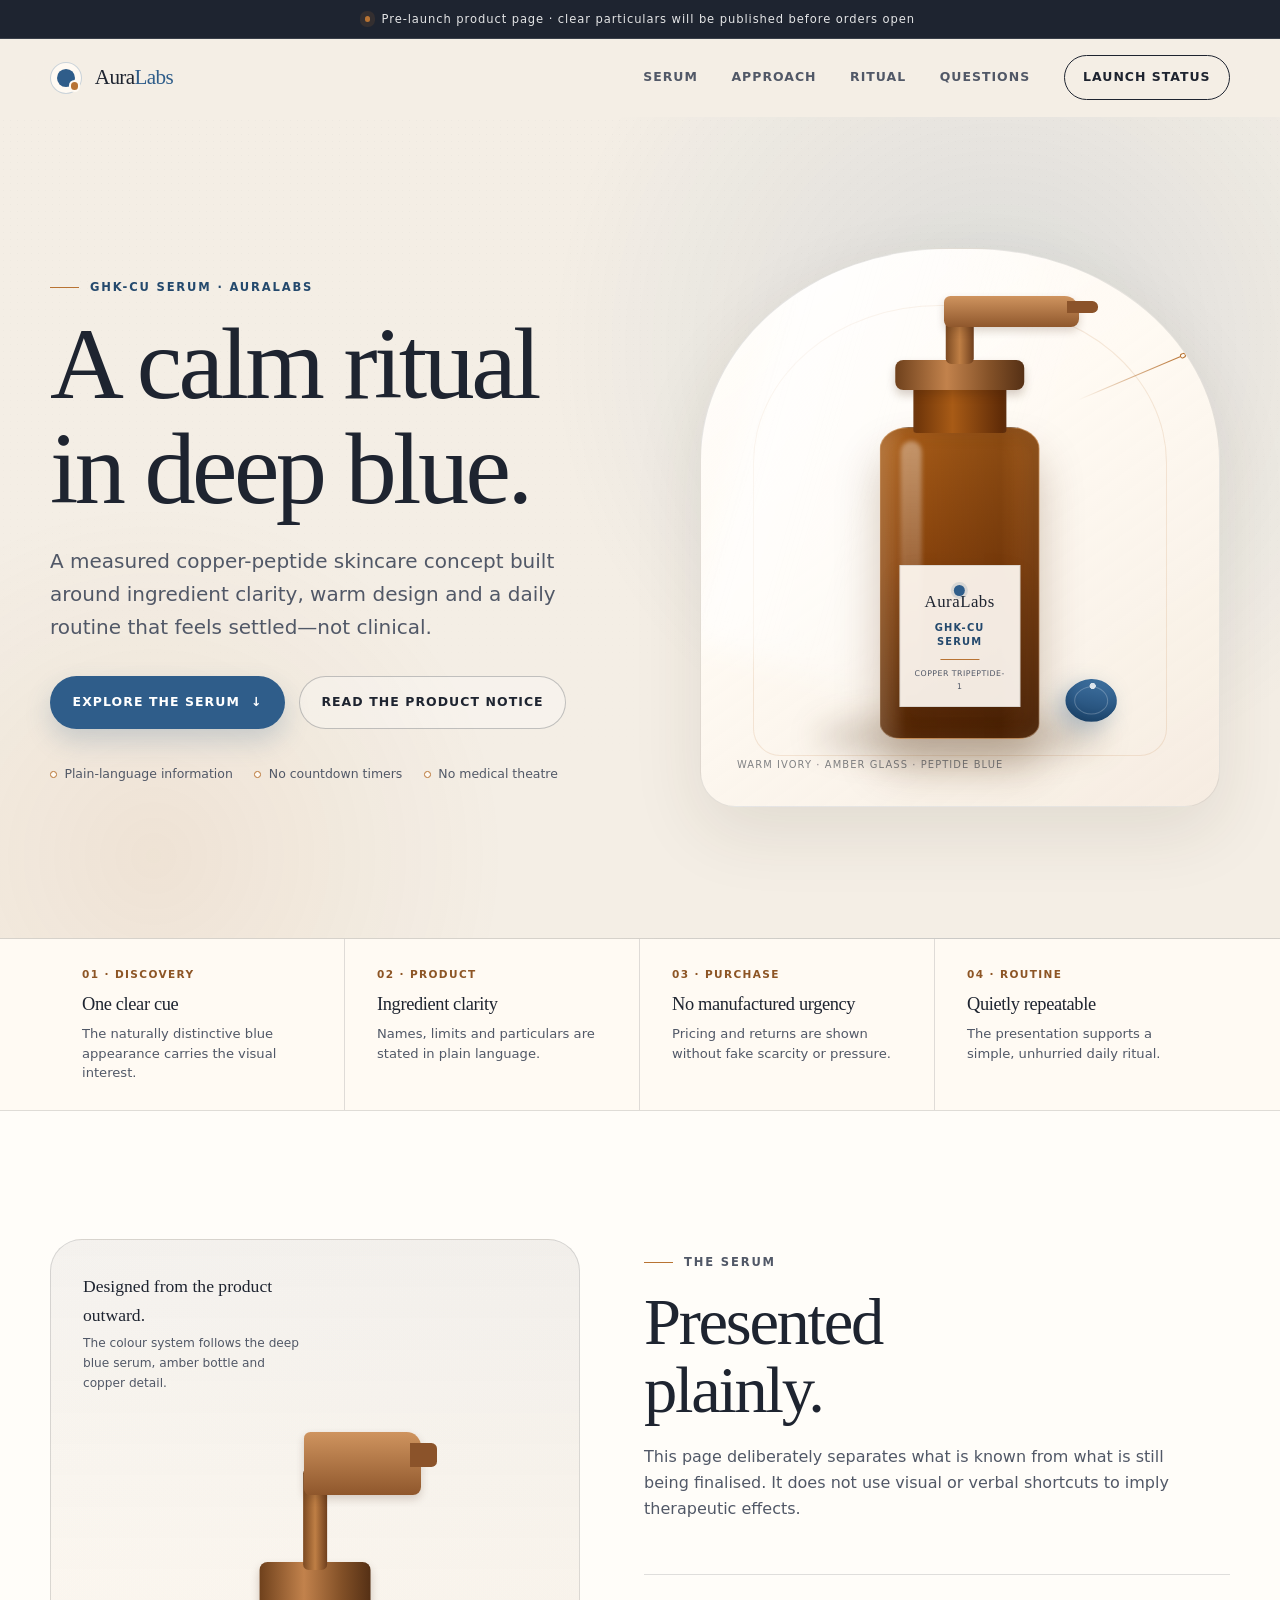
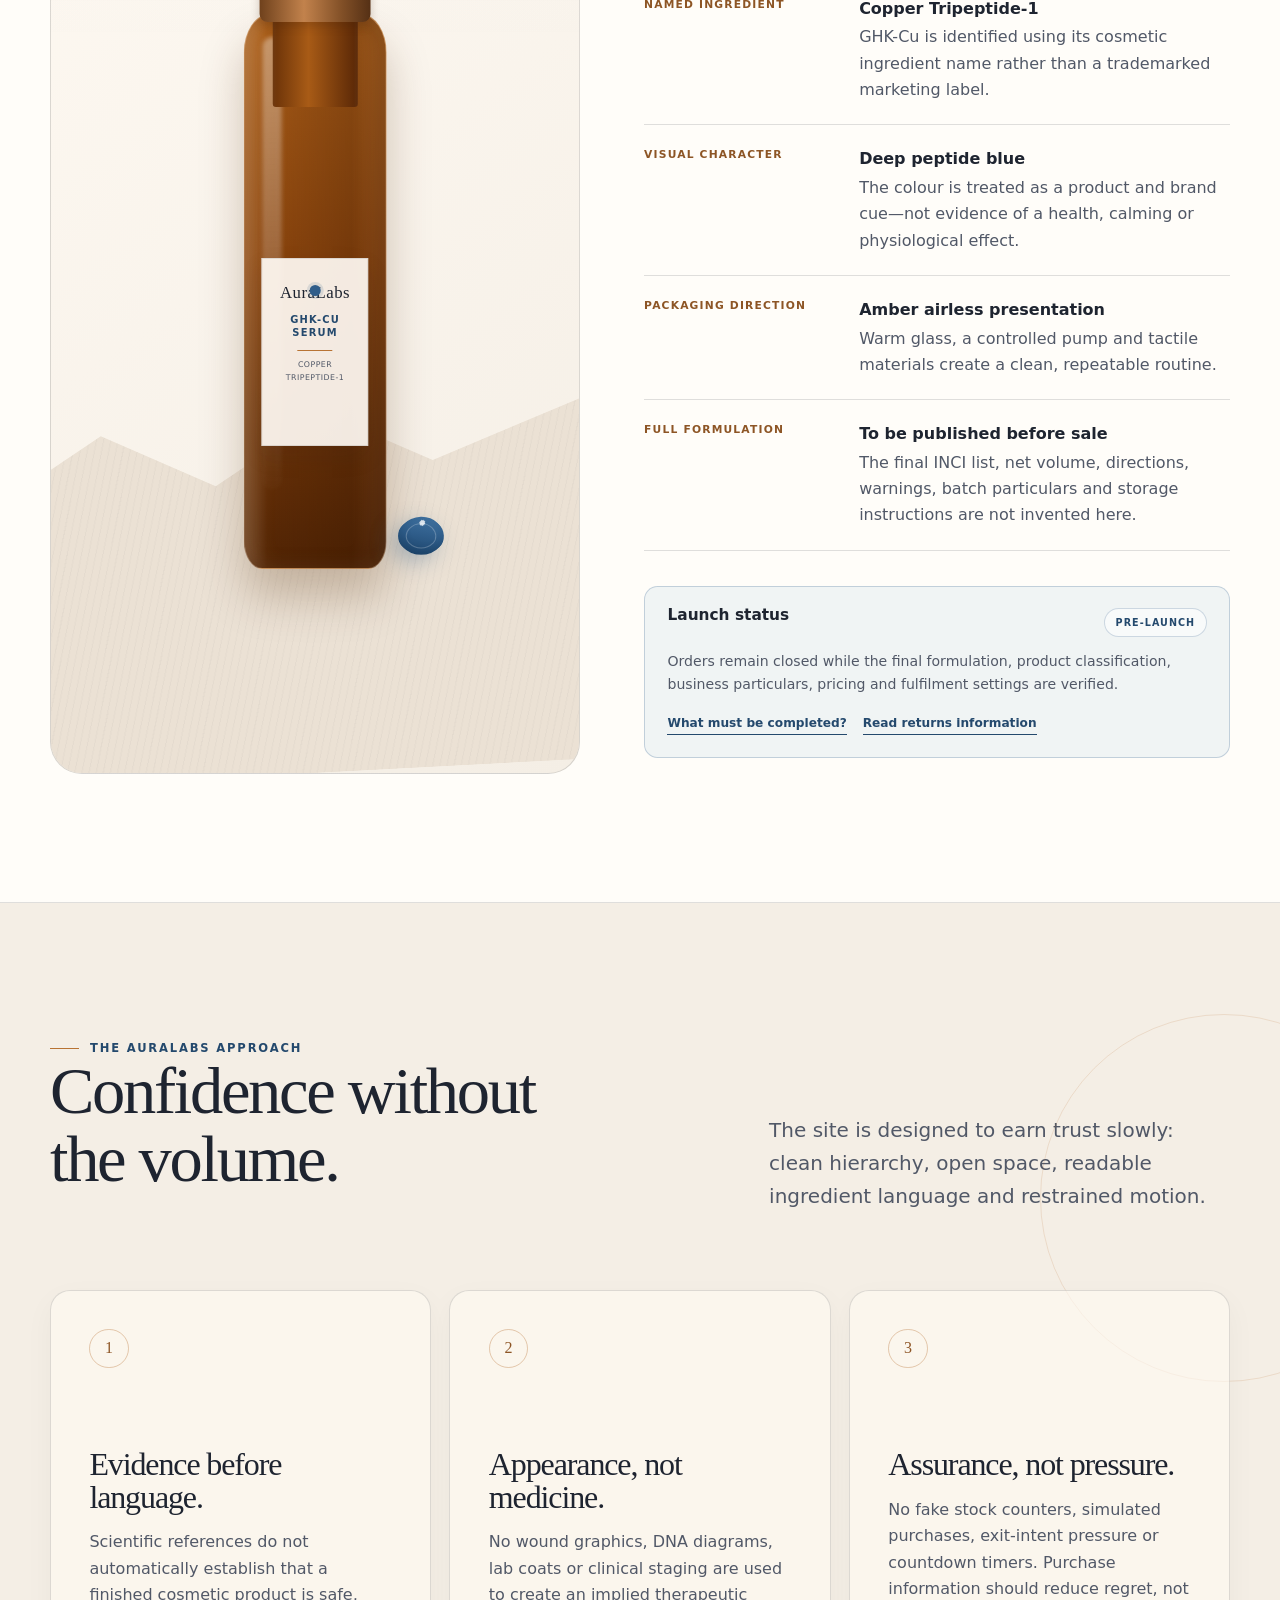
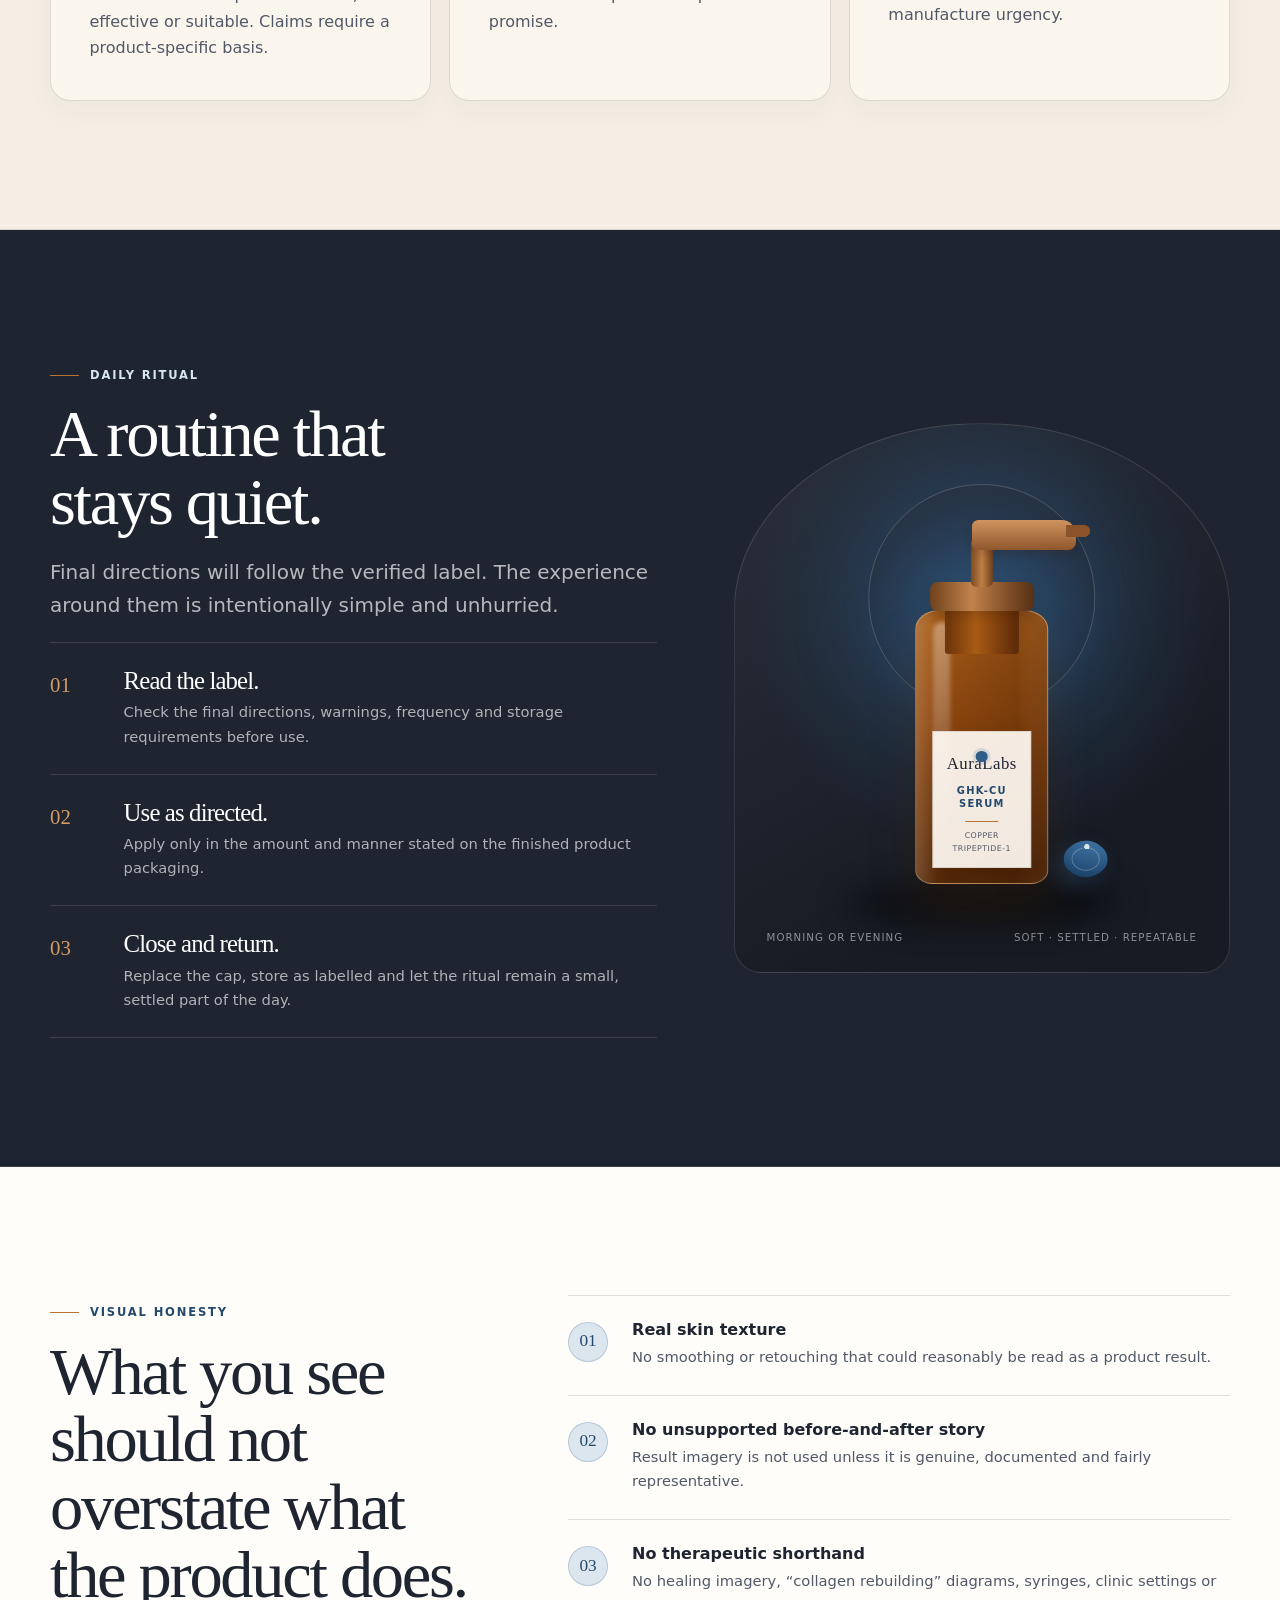
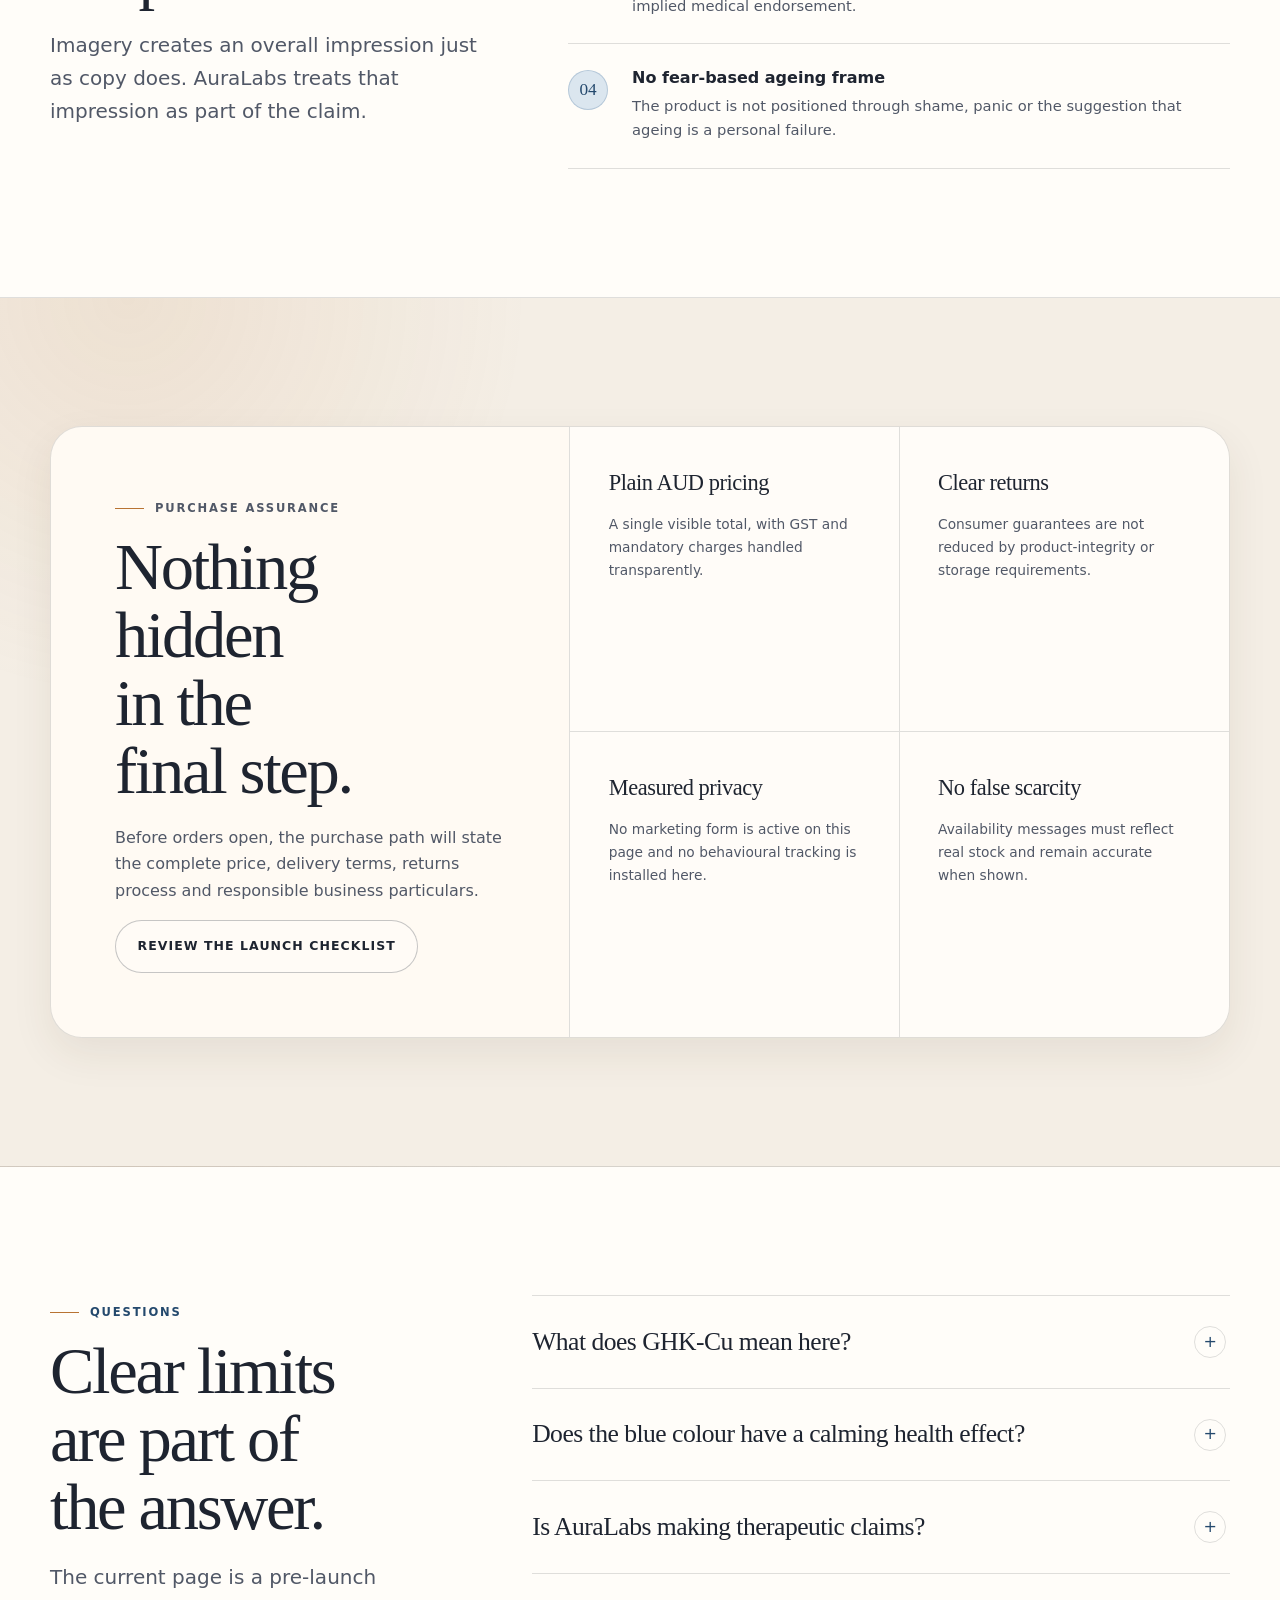
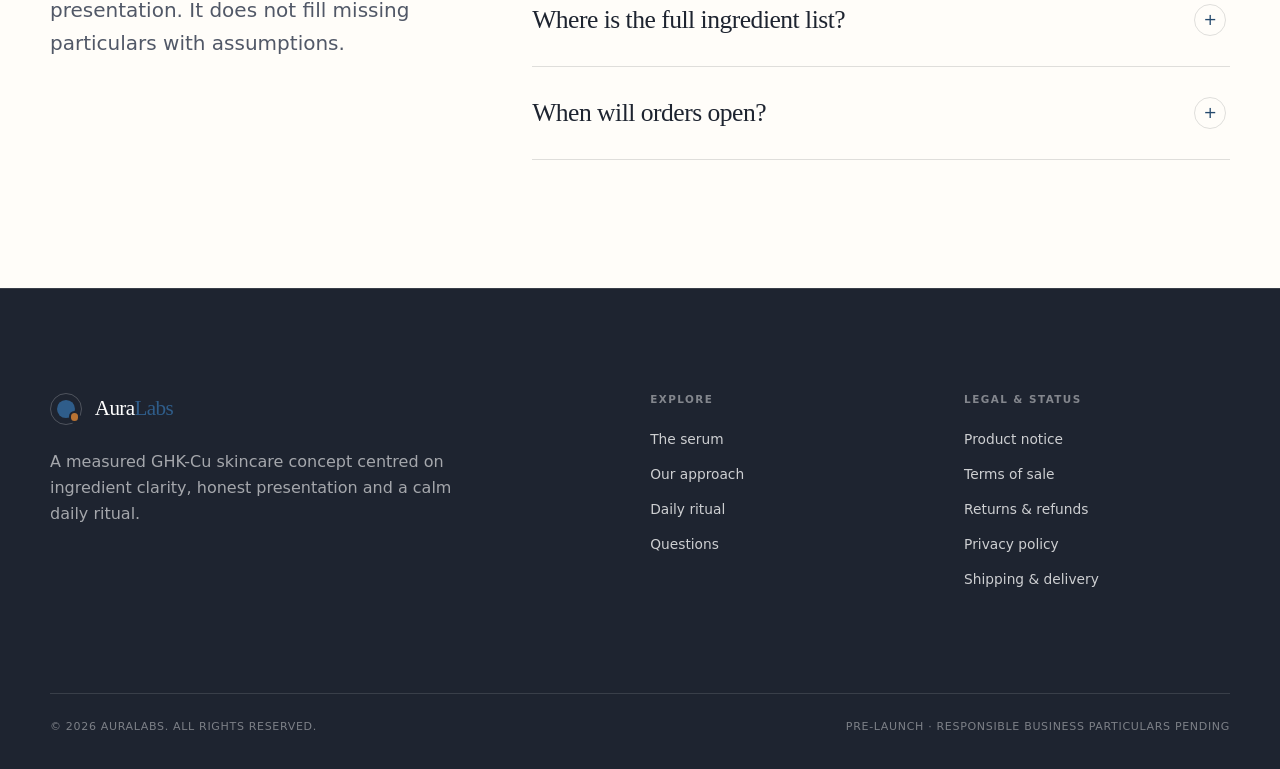
==== commit 9e55ee60: "Apply AuraLabs emotion-arc brand system" ====
--- a/index.html
+++ b/index.html
@@ -1,1060 +1,1687 @@
-<!DOCTYPE html>
-<html lang="en">
+<!doctype html>
+<html lang="en-AU">
 <head>
-    <meta charset="UTF-8">
-    <meta name="viewport" content="width=device-width, initial-scale=1.0">
-    <title>Production E-Commerce | Ready-to-Ship Storefront</title>
-    
-    <script src="https://cdn.tailwindcss.com"></script>
-    <link href="https://fonts.googleapis.com/css2?family=Inter:wght@300;400;500;600;700;800&display=swap" rel="stylesheet">
-    
-    <style>
-        body { font-family: 'Inter', sans-serif; scroll-behavior: smooth; overflow-x: hidden; }
-        
-        /* Drawer & Modals */
-        .drawer-right { transform: translateX(100%); transition: transform 0.4s cubic-bezier(0.4, 0, 0.2, 1); }
-        .drawer-right.open { transform: translateX(0); }
-        .modal-overlay { opacity: 0; pointer-events: none; transition: opacity 0.3s ease; backdrop-filter: blur(4px); }
-        .modal-overlay.open { opacity: 1; pointer-events: auto; }
-        
-        /* Glass & UI Elements */
-        .glass-nav { background: rgba(255, 255, 255, 0.90); backdrop-filter: blur(12px); border-bottom: 1px solid rgba(226, 232, 240, 0.8); }
-        .hide-scrollbar::-webkit-scrollbar { display: none; }
-        .hide-scrollbar { -ms-overflow-style: none; scrollbar-width: none; }
-        input::-webkit-outer-spin-button, input::-webkit-inner-spin-button { -webkit-appearance: none; margin: 0; }
-        
-        /* Marketing Animations */
-        .toast-enter { animation: slideInUp 0.4s cubic-bezier(0.16, 1, 0.3, 1) forwards; }
-        .toast-exit { animation: slideOutDown 0.4s cubic-bezier(0.16, 1, 0.3, 1) forwards; }
-        @keyframes slideInUp { from { transform: translateY(100%); opacity: 0; } to { transform: translateY(0); opacity: 1; } }
-        @keyframes slideOutDown { from { transform: translateY(0); opacity: 1; } to { transform: translateY(100%); opacity: 0; } }
-        
-        .pulse-btn { box-shadow: 0 0 0 0 rgba(37, 99, 235, 0.7); animation: pulse-blue 2s infinite; }
-        @keyframes pulse-blue { 
-            0% { transform: scale(1); box-shadow: 0 0 0 0 rgba(37, 99, 235, 0.7); } 
-            50% { transform: scale(1.02); box-shadow: 0 0 0 8px rgba(37, 99, 235, 0); } 
-            100% { transform: scale(1); box-shadow: 0 0 0 0 rgba(37, 99, 235, 0); } 
+  <meta charset="utf-8">
+  <meta name="viewport" content="width=device-width, initial-scale=1">
+  <title>AuraLabs | GHK-Cu serum in a calmer register</title>
+  <meta name="description" content="AuraLabs presents a measured GHK-Cu skincare ritual built around ingredient clarity, warm design and transparent pre-launch information.">
+  <meta name="theme-color" content="#F4EEE5">
+  <meta name="color-scheme" content="light">
+  <meta property="og:type" content="website">
+  <meta property="og:title" content="AuraLabs | A calm ritual in deep blue">
+  <meta property="og:description" content="Ingredient-led copper-peptide skincare, presented without hype or manufactured urgency.">
+  <meta property="og:url" content="https://auralabs.com.au/">
+  <link rel="canonical" href="https://auralabs.com.au/">
+  <style>
+    :root {
+      --peptide-blue: #2f5d8a;
+      --peptide-blue-deep: #24496d;
+      --peptide-blue-soft: #dbe6ef;
+      --copper: #b87333;
+      --copper-deep: #8d5525;
+      --amber: #8a4b12;
+      --amber-deep: #572b09;
+      --ivory: #f4eee5;
+      --ivory-light: #fffaf3;
+      --ivory-deep: #e7dccd;
+      --ink: #1e2430;
+      --ink-soft: #515867;
+      --line: rgba(30, 36, 48, 0.14);
+      --white: #fffdf9;
+      --shadow-soft: 0 24px 70px rgba(62, 45, 27, 0.10);
+      --shadow-card: 0 16px 42px rgba(62, 45, 27, 0.08);
+      --radius-lg: 2rem;
+      --radius-md: 1.25rem;
+      --radius-sm: 0.85rem;
+      --serif: Georgia, "Times New Roman", Times, serif;
+      --sans: ui-sans-serif, system-ui, -apple-system, BlinkMacSystemFont, "Segoe UI", sans-serif;
+      --max: 1180px;
+    }
+
+    *, *::before, *::after { box-sizing: border-box; }
+    html { scroll-behavior: smooth; }
+    body {
+      margin: 0;
+      min-width: 320px;
+      background: var(--ivory);
+      color: var(--ink);
+      font-family: var(--sans);
+      font-size: 16px;
+      line-height: 1.65;
+      overflow-x: hidden;
+      text-rendering: optimizeLegibility;
+      -webkit-font-smoothing: antialiased;
+    }
+
+    body.modal-open { overflow: hidden; }
+    a { color: inherit; }
+    button, input { font: inherit; }
+    button { cursor: pointer; }
+    img, svg { display: block; max-width: 100%; }
+    ::selection { background: var(--peptide-blue); color: white; }
+
+    .skip-link {
+      position: fixed;
+      left: 1rem;
+      top: 1rem;
+      z-index: 1000;
+      transform: translateY(-180%);
+      background: var(--ink);
+      color: white;
+      padding: 0.75rem 1rem;
+      border-radius: 0.5rem;
+      text-decoration: none;
+    }
+    .skip-link:focus { transform: translateY(0); }
+
+    .shell {
+      width: min(calc(100% - 2rem), var(--max));
+      margin-inline: auto;
+    }
+
+    .eyebrow {
+      display: inline-flex;
+      align-items: center;
+      gap: 0.7rem;
+      margin: 0 0 1.1rem;
+      color: var(--peptide-blue-deep);
+      font-size: 0.72rem;
+      font-weight: 750;
+      letter-spacing: 0.16em;
+      line-height: 1.3;
+      text-transform: uppercase;
+    }
+    .eyebrow::before {
+      content: "";
+      width: 1.8rem;
+      height: 1px;
+      background: var(--copper);
+    }
+
+    h1, h2, h3, p { margin-top: 0; }
+    h1, h2, h3 {
+      font-family: var(--serif);
+      font-weight: 400;
+      letter-spacing: -0.035em;
+      line-height: 1.02;
+    }
+    h1 {
+      max-width: 12ch;
+      margin-bottom: 1.5rem;
+      font-size: clamp(3.25rem, 8vw, 6.9rem);
+      text-wrap: balance;
+    }
+    h2 {
+      margin-bottom: 1.25rem;
+      font-size: clamp(2.4rem, 5.2vw, 4.5rem);
+      text-wrap: balance;
+    }
+    h3 { font-size: clamp(1.45rem, 2.5vw, 2rem); }
+    .lead {
+      max-width: 61ch;
+      color: var(--ink-soft);
+      font-size: clamp(1.05rem, 1.9vw, 1.25rem);
+    }
+
+    .announcement {
+      position: relative;
+      z-index: 50;
+      border-bottom: 1px solid rgba(255, 255, 255, 0.12);
+      background: var(--ink);
+      color: rgba(255, 255, 255, 0.88);
+    }
+    .announcement .shell {
+      display: flex;
+      min-height: 2.4rem;
+      align-items: center;
+      justify-content: center;
+      gap: 0.7rem;
+      text-align: center;
+      font-size: 0.72rem;
+      letter-spacing: 0.08em;
+    }
+    .announcement-dot {
+      width: 0.34rem;
+      height: 0.34rem;
+      border-radius: 50%;
+      background: var(--copper);
+      box-shadow: 0 0 0 5px rgba(184, 115, 51, 0.14);
+    }
+
+    .site-header {
+      position: sticky;
+      top: 0;
+      z-index: 40;
+      border-bottom: 1px solid transparent;
+      background: rgba(244, 238, 229, 0.88);
+      backdrop-filter: blur(18px);
+      transition: border-color 180ms ease, box-shadow 180ms ease;
+    }
+    .site-header.scrolled {
+      border-color: var(--line);
+      box-shadow: 0 8px 30px rgba(62, 45, 27, 0.06);
+    }
+    .nav {
+      display: flex;
+      min-height: 4.8rem;
+      align-items: center;
+      justify-content: space-between;
+      gap: 2rem;
+    }
+    .brand {
+      display: inline-flex;
+      align-items: center;
+      gap: 0.8rem;
+      color: var(--ink);
+      text-decoration: none;
+    }
+    .brand-mark {
+      position: relative;
+      width: 2rem;
+      height: 2rem;
+      border: 1px solid rgba(47, 93, 138, 0.25);
+      border-radius: 50%;
+      background: var(--ivory-light);
+    }
+    .brand-mark::before,
+    .brand-mark::after {
+      content: "";
+      position: absolute;
+      border-radius: 50%;
+    }
+    .brand-mark::before {
+      inset: 0.38rem;
+      background: var(--peptide-blue);
+    }
+    .brand-mark::after {
+      right: 0.17rem;
+      bottom: 0.17rem;
+      width: 0.48rem;
+      height: 0.48rem;
+      background: var(--copper);
+      box-shadow: 0 0 0 2px var(--ivory-light);
+    }
+    .brand-word {
+      font-family: var(--serif);
+      font-size: 1.32rem;
+      letter-spacing: -0.03em;
+    }
+    .brand-word span { color: var(--peptide-blue); }
+
+    .nav-links {
+      display: flex;
+      align-items: center;
+      gap: clamp(1rem, 2.8vw, 2.1rem);
+    }
+    .nav-links a {
+      position: relative;
+      color: var(--ink-soft);
+      font-size: 0.78rem;
+      font-weight: 700;
+      letter-spacing: 0.08em;
+      text-decoration: none;
+      text-transform: uppercase;
+    }
+    .nav-links a:not(.nav-cta)::after {
+      content: "";
+      position: absolute;
+      left: 0;
+      right: 100%;
+      bottom: -0.45rem;
+      height: 1px;
+      background: var(--copper);
+      transition: right 180ms ease;
+    }
+    .nav-links a:not(.nav-cta):hover::after,
+    .nav-links a:not(.nav-cta):focus-visible::after { right: 0; }
+    .nav-cta {
+      display: inline-flex;
+      align-items: center;
+      justify-content: center;
+      min-height: 2.8rem;
+      padding: 0.7rem 1.15rem;
+      border: 1px solid var(--ink);
+      border-radius: 999px;
+      color: var(--ink) !important;
+      transition: background 180ms ease, color 180ms ease;
+    }
+    .nav-cta:hover, .nav-cta:focus-visible { background: var(--ink); color: white !important; }
+
+    .menu-button {
+      display: none;
+      width: 2.8rem;
+      height: 2.8rem;
+      align-items: center;
+      justify-content: center;
+      border: 1px solid var(--line);
+      border-radius: 50%;
+      background: var(--ivory-light);
+      color: var(--ink);
+    }
+    .menu-button span,
+    .menu-button span::before,
+    .menu-button span::after {
+      display: block;
+      width: 1rem;
+      height: 1px;
+      background: currentColor;
+      content: "";
+      transition: transform 180ms ease, opacity 180ms ease;
+    }
+    .menu-button span { position: relative; }
+    .menu-button span::before { position: absolute; transform: translateY(-0.34rem); }
+    .menu-button span::after { position: absolute; transform: translateY(0.34rem); }
+    .menu-button[aria-expanded="true"] span { background: transparent; }
+    .menu-button[aria-expanded="true"] span::before { transform: rotate(45deg); }
+    .menu-button[aria-expanded="true"] span::after { transform: rotate(-45deg); }
+
+    .hero {
+      position: relative;
+      isolation: isolate;
+      overflow: hidden;
+      border-bottom: 1px solid var(--line);
+      background:
+        radial-gradient(circle at 78% 28%, rgba(47, 93, 138, 0.13), transparent 28rem),
+        radial-gradient(circle at 12% 90%, rgba(184, 115, 51, 0.09), transparent 22rem),
+        var(--ivory);
+    }
+    .hero::before {
+      content: "";
+      position: absolute;
+      inset: 0;
+      z-index: -1;
+      opacity: 0.33;
+      background-image: radial-gradient(rgba(30, 36, 48, 0.12) 0.55px, transparent 0.55px);
+      background-size: 7px 7px;
+      mask-image: linear-gradient(to bottom, rgba(0,0,0,0.7), transparent 88%);
+    }
+    .hero-grid {
+      display: grid;
+      min-height: min(810px, calc(100vh - 7rem));
+      grid-template-columns: minmax(0, 1.02fr) minmax(360px, 0.98fr);
+      align-items: center;
+      gap: clamp(2rem, 6vw, 6rem);
+      padding-block: clamp(4.5rem, 9vw, 8.5rem);
+    }
+    .hero-copy { position: relative; z-index: 2; }
+    .hero-copy .lead { max-width: 54ch; margin-bottom: 2rem; }
+    .hero-actions {
+      display: flex;
+      flex-wrap: wrap;
+      gap: 0.85rem;
+      margin-bottom: 2.2rem;
+    }
+    .button {
+      display: inline-flex;
+      min-height: 3.3rem;
+      align-items: center;
+      justify-content: center;
+      gap: 0.7rem;
+      padding: 0.85rem 1.35rem;
+      border: 1px solid transparent;
+      border-radius: 999px;
+      font-size: 0.78rem;
+      font-weight: 760;
+      letter-spacing: 0.085em;
+      text-decoration: none;
+      text-transform: uppercase;
+      transition: transform 180ms ease, background 180ms ease, color 180ms ease, border-color 180ms ease;
+    }
+    .button:hover, .button:focus-visible { transform: translateY(-2px); }
+    .button-primary { background: var(--peptide-blue); color: white; box-shadow: 0 12px 26px rgba(47, 93, 138, 0.21); }
+    .button-primary:hover, .button-primary:focus-visible { background: var(--peptide-blue-deep); }
+    .button-secondary { border-color: rgba(30, 36, 48, 0.25); background: rgba(255,255,255,0.28); color: var(--ink); }
+    .button-secondary:hover, .button-secondary:focus-visible { border-color: var(--ink); background: var(--ivory-light); }
+    .button[disabled] { cursor: not-allowed; transform: none; opacity: 0.62; }
+
+    .assurance-row {
+      display: flex;
+      flex-wrap: wrap;
+      gap: 0.9rem 1.35rem;
+      color: var(--ink-soft);
+      font-size: 0.78rem;
+    }
+    .assurance-row span { display: inline-flex; align-items: center; gap: 0.48rem; }
+    .assurance-row span::before {
+      content: "";
+      width: 0.42rem;
+      height: 0.42rem;
+      border: 1px solid var(--copper);
+      border-radius: 50%;
+      background: var(--ivory-light);
+    }
+
+    .hero-visual {
+      position: relative;
+      display: grid;
+      min-height: 590px;
+      place-items: center;
+    }
+    .product-stage {
+      position: relative;
+      width: min(100%, 520px);
+      aspect-ratio: 0.93;
+      overflow: hidden;
+      border: 1px solid rgba(30, 36, 48, 0.11);
+      border-radius: 48% 48% 2.2rem 2.2rem / 38% 38% 2.2rem 2.2rem;
+      background:
+        linear-gradient(145deg, rgba(255,255,255,0.74), rgba(255,250,243,0.18) 42%, rgba(138,75,18,0.08)),
+        var(--ivory-light);
+      box-shadow: var(--shadow-soft);
+    }
+    .product-stage::before {
+      content: "";
+      position: absolute;
+      inset: 10% 10% 9%;
+      border: 1px solid rgba(184, 115, 51, 0.15);
+      border-radius: 45% 45% 1.7rem 1.7rem / 35% 35% 1.7rem 1.7rem;
+    }
+    .stage-light {
+      position: absolute;
+      top: -5%;
+      left: 9%;
+      width: 58%;
+      height: 84%;
+      transform: rotate(16deg);
+      background: linear-gradient(90deg, rgba(255,255,255,0.7), rgba(255,255,255,0));
+      filter: blur(14px);
+    }
+    .stage-shadow {
+      position: absolute;
+      left: 50%;
+      bottom: 8.5%;
+      width: 56%;
+      height: 8%;
+      transform: translateX(-50%);
+      border-radius: 50%;
+      background: rgba(70, 39, 13, 0.18);
+      filter: blur(15px);
+    }
+
+    .bottle {
+      position: absolute;
+      left: 50%;
+      bottom: 12%;
+      width: 31%;
+      height: 56%;
+      transform: translateX(-50%);
+      border: 1px solid rgba(255, 235, 207, 0.34);
+      border-radius: 18% 18% 13% 13% / 7% 7% 5% 5%;
+      background:
+        linear-gradient(90deg, rgba(255,255,255,0.14), transparent 16%, rgba(40,15,0,0.21) 76%, rgba(255,255,255,0.05)),
+        linear-gradient(180deg, #a95d18 0%, #87420c 47%, #512404 100%);
+      box-shadow:
+        inset 12px 0 20px rgba(255, 199, 129, 0.12),
+        inset -10px 0 20px rgba(31, 12, 0, 0.26),
+        0 28px 44px rgba(78, 39, 5, 0.25);
+    }
+    .bottle::before {
+      content: "";
+      position: absolute;
+      left: 13%;
+      top: 4%;
+      width: 13%;
+      height: 82%;
+      border-radius: 999px;
+      background: linear-gradient(to bottom, rgba(255,255,255,0.36), rgba(255,255,255,0.02));
+      filter: blur(2px);
+    }
+    .bottle-neck {
+      position: absolute;
+      left: 50%;
+      bottom: 66.9%;
+      width: 18%;
+      height: 11%;
+      transform: translateX(-50%);
+      border-radius: 0.45rem 0.45rem 0.2rem 0.2rem;
+      background: linear-gradient(90deg, #6a3208, #a85b16 42%, #592706);
+      box-shadow: inset 0 5px 6px rgba(255,255,255,0.08);
+    }
+    .pump-collar {
+      position: absolute;
+      left: 50%;
+      bottom: 74.7%;
+      width: 25%;
+      height: 5.3%;
+      transform: translateX(-50%);
+      border-radius: 0.5rem;
+      background: linear-gradient(90deg, #6f411c, #c2824c 40%, #825027 74%, #553015);
+      box-shadow: 0 5px 10px rgba(62, 31, 9, 0.22);
+    }
+    .pump-stem {
+      position: absolute;
+      left: 50%;
+      bottom: 79.3%;
+      width: 5.5%;
+      height: 9%;
+      transform: translateX(-50%);
+      border-radius: 0.35rem;
+      background: linear-gradient(90deg, #7c4a22, #bf7f45 50%, #6f3f1d);
+    }
+    .pump-head {
+      position: absolute;
+      left: 47%;
+      bottom: 86%;
+      width: 26%;
+      height: 5.6%;
+      border-radius: 0.4rem 0.9rem 0.5rem 0.4rem;
+      background: linear-gradient(180deg, #cf945f, #8f572c);
+      box-shadow: 0 4px 9px rgba(62, 31, 9, 0.19);
+    }
+    .pump-head::after {
+      content: "";
+      position: absolute;
+      right: -14%;
+      top: 18%;
+      width: 23%;
+      height: 38%;
+      border-radius: 0 0.35rem 0.35rem 0;
+      background: #8b532a;
+    }
+    .bottle-label {
+      position: absolute;
+      left: 50%;
+      top: 44%;
+      width: 76%;
+      min-height: 34%;
+      transform: translateX(-50%);
+      padding: 14% 8% 8%;
+      border: 1px solid rgba(30,36,48,0.11);
+      background: rgba(255, 250, 243, 0.92);
+      text-align: center;
+      box-shadow: 0 10px 25px rgba(30,36,48,0.08);
+    }
+    .bottle-label::before {
+      content: "";
+      position: absolute;
+      top: 14%;
+      left: 50%;
+      width: 0.7rem;
+      height: 0.7rem;
+      transform: translateX(-50%);
+      border-radius: 50%;
+      background: var(--peptide-blue);
+      box-shadow: 0 0 0 3px rgba(47,93,138,0.14);
+    }
+    .label-brand {
+      display: block;
+      margin-bottom: 0.38rem;
+      color: var(--ink);
+      font-family: var(--serif);
+      font-size: clamp(0.72rem, 1.7vw, 1.05rem);
+      letter-spacing: 0.03em;
+    }
+    .label-name {
+      display: block;
+      color: var(--peptide-blue-deep);
+      font-size: clamp(0.43rem, 0.95vw, 0.62rem);
+      font-weight: 760;
+      letter-spacing: 0.12em;
+      line-height: 1.35;
+      text-transform: uppercase;
+    }
+    .label-rule {
+      display: block;
+      width: 42%;
+      height: 1px;
+      margin: 0.65rem auto 0.5rem;
+      background: var(--copper);
+    }
+    .label-detail {
+      display: block;
+      color: var(--ink-soft);
+      font-size: clamp(0.34rem, 0.72vw, 0.49rem);
+      letter-spacing: 0.06em;
+      text-transform: uppercase;
+    }
+    .blue-drop {
+      position: absolute;
+      left: 71%;
+      bottom: 14.8%;
+      width: 9%;
+      aspect-ratio: 1;
+      transform: rotate(45deg);
+      border-radius: 58% 42% 62% 38% / 62% 38% 62% 38%;
+      background:
+        radial-gradient(circle at 30% 26%, rgba(255,255,255,0.82) 0 6%, transparent 7%),
+        linear-gradient(145deg, #477baa, var(--peptide-blue) 48%, #173d61);
+      box-shadow: 0 10px 22px rgba(47,93,138,0.34), inset 0 -5px 9px rgba(11,47,78,0.24);
+      animation: drop-breathe 5s ease-in-out infinite;
+    }
+    .blue-drop::after {
+      content: "";
+      position: absolute;
+      inset: 17%;
+      border: 1px solid rgba(255,255,255,0.24);
+      border-radius: inherit;
+    }
+    .stage-caption {
+      position: absolute;
+      left: 7%;
+      bottom: 5.8%;
+      margin: 0;
+      color: rgba(30,36,48,0.55);
+      font-size: 0.62rem;
+      letter-spacing: 0.11em;
+      text-transform: uppercase;
+    }
+    .copper-line {
+      position: absolute;
+      top: 19%;
+      right: 7%;
+      width: 22%;
+      height: 1px;
+      transform: rotate(-23deg);
+      background: linear-gradient(90deg, transparent, var(--copper));
+      transform-origin: right center;
+    }
+    .copper-line::after {
+      content: "";
+      position: absolute;
+      right: 0;
+      top: 50%;
+      width: 0.36rem;
+      height: 0.36rem;
+      transform: translate(50%, -50%);
+      border: 1px solid var(--copper);
+      border-radius: 50%;
+      background: var(--ivory-light);
+    }
+
+    @keyframes drop-breathe {
+      0%, 100% { transform: rotate(45deg) translate(0, 0); }
+      50% { transform: rotate(45deg) translate(-3px, -3px); }
+    }
+
+    .trust-band {
+      border-bottom: 1px solid var(--line);
+      background: var(--ivory-light);
+    }
+    .trust-grid {
+      display: grid;
+      grid-template-columns: repeat(4, 1fr);
+    }
+    .trust-item {
+      min-height: 8.7rem;
+      padding: 1.7rem clamp(1rem, 2.6vw, 2rem);
+      border-right: 1px solid var(--line);
+    }
+    .trust-item:last-child { border-right: 0; }
+    .trust-kicker {
+      display: block;
+      margin-bottom: 0.35rem;
+      color: var(--copper-deep);
+      font-size: 0.66rem;
+      font-weight: 780;
+      letter-spacing: 0.13em;
+      text-transform: uppercase;
+    }
+    .trust-item strong {
+      display: block;
+      margin-bottom: 0.3rem;
+      font-family: var(--serif);
+      font-size: 1.15rem;
+      font-weight: 400;
+      letter-spacing: -0.02em;
+    }
+    .trust-item p { margin: 0; color: var(--ink-soft); font-size: 0.82rem; line-height: 1.5; }
+
+    .section { padding-block: clamp(5rem, 10vw, 9rem); }
+    .section-intro {
+      display: grid;
+      grid-template-columns: minmax(0, 0.83fr) minmax(300px, 0.57fr);
+      align-items: end;
+      gap: 3rem;
+      margin-bottom: clamp(3rem, 6vw, 5.5rem);
+    }
+    .section-intro p { margin-bottom: 0; }
+
+    .product-section {
+      border-bottom: 1px solid var(--line);
+      background: var(--white);
+    }
+    .product-grid {
+      display: grid;
+      grid-template-columns: minmax(360px, 0.95fr) minmax(0, 1.05fr);
+      align-items: stretch;
+      gap: clamp(2rem, 5vw, 5rem);
+    }
+    .product-detail-visual {
+      position: relative;
+      min-height: 640px;
+      overflow: hidden;
+      border: 1px solid var(--line);
+      border-radius: var(--radius-lg);
+      background:
+        linear-gradient(180deg, rgba(47,93,138,0.05), transparent 36%),
+        linear-gradient(145deg, var(--ivory-light), var(--ivory));
+    }
+    .product-detail-visual .bottle { width: 27%; height: 49%; bottom: 18%; }
+    .product-detail-visual .bottle-neck { width: 16%; bottom: 58.8%; }
+    .product-detail-visual .pump-collar { width: 21%; bottom: 66.3%; }
+    .product-detail-visual .pump-stem { width: 4.5%; bottom: 70.9%; }
+    .product-detail-visual .pump-head { left: 48%; width: 22%; bottom: 77.5%; }
+    .product-detail-visual .blue-drop { left: 66%; bottom: 19%; width: 8%; }
+    .product-detail-visual::before {
+      content: "";
+      position: absolute;
+      left: 11%;
+      right: 11%;
+      bottom: 14%;
+      height: 3.2rem;
+      border-radius: 50%;
+      background: rgba(80,43,13,0.11);
+      filter: blur(18px);
+    }
+    .linen-fold {
+      position: absolute;
+      inset: auto -9% 0 -9%;
+      height: 33%;
+      transform: rotate(-3deg);
+      border-top: 1px solid rgba(30,36,48,0.07);
+      background:
+        repeating-linear-gradient(104deg, rgba(30,36,48,0.035) 0 1px, transparent 1px 7px),
+        #ebe1d4;
+      clip-path: polygon(0 24%, 17% 7%, 35% 22%, 53% 4%, 70% 18%, 100% 0, 100% 100%, 0 100%);
+    }
+    .visual-note {
+      position: absolute;
+      top: 2rem;
+      left: 2rem;
+      max-width: 14rem;
+      color: var(--ink-soft);
+      font-size: 0.76rem;
+    }
+    .visual-note strong { display: block; margin-bottom: 0.2rem; color: var(--ink); font-family: var(--serif); font-size: 1.1rem; font-weight: 400; }
+
+    .product-copy {
+      display: flex;
+      flex-direction: column;
+      justify-content: center;
+      padding-block: 1rem;
+    }
+    .product-copy h2 { max-width: 10ch; }
+    .product-copy > p { max-width: 55ch; color: var(--ink-soft); }
+    .ingredient-list {
+      display: grid;
+      gap: 0;
+      margin: 2.2rem 0;
+      border-top: 1px solid var(--line);
+    }
+    .ingredient-row {
+      display: grid;
+      grid-template-columns: minmax(8rem, 0.68fr) minmax(0, 1.32fr);
+      gap: 1.5rem;
+      padding-block: 1.3rem;
+      border-bottom: 1px solid var(--line);
+    }
+    .ingredient-row dt {
+      color: var(--copper-deep);
+      font-size: 0.67rem;
+      font-weight: 800;
+      letter-spacing: 0.11em;
+      text-transform: uppercase;
+    }
+    .ingredient-row dd { margin: 0; color: var(--ink-soft); }
+    .ingredient-row dd strong { display: block; margin-bottom: 0.15rem; color: var(--ink); font-weight: 680; }
+
+    .status-card {
+      padding: 1.35rem 1.4rem;
+      border: 1px solid rgba(47, 93, 138, 0.24);
+      border-radius: var(--radius-sm);
+      background: rgba(219, 230, 239, 0.42);
+    }
+    .status-card-top {
+      display: flex;
+      align-items: flex-start;
+      justify-content: space-between;
+      gap: 1rem;
+      margin-bottom: 0.8rem;
+    }
+    .status-card h3 { margin: 0; font-family: var(--sans); font-size: 0.96rem; font-weight: 760; letter-spacing: 0; }
+    .status-pill {
+      flex: 0 0 auto;
+      padding: 0.35rem 0.65rem;
+      border: 1px solid rgba(47,93,138,0.22);
+      border-radius: 999px;
+      background: rgba(255,255,255,0.53);
+      color: var(--peptide-blue-deep);
+      font-size: 0.6rem;
+      font-weight: 800;
+      letter-spacing: 0.11em;
+      text-transform: uppercase;
+    }
+    .status-card p { margin-bottom: 1rem; color: var(--ink-soft); font-size: 0.88rem; }
+    .status-links { display: flex; flex-wrap: wrap; gap: 0.7rem 1rem; }
+    .text-link {
+      border: 0;
+      border-bottom: 1px solid currentColor;
+      background: none;
+      color: var(--peptide-blue-deep);
+      padding: 0 0 0.08rem;
+      font-size: 0.76rem;
+      font-weight: 720;
+      text-decoration: none;
+    }
+
+    .approach-section {
+      position: relative;
+      overflow: hidden;
+      border-bottom: 1px solid var(--line);
+      background: var(--ivory);
+    }
+    .approach-section::after {
+      content: "";
+      position: absolute;
+      top: 12%;
+      right: -8rem;
+      width: 23rem;
+      height: 23rem;
+      border: 1px solid rgba(184,115,51,0.16);
+      border-radius: 50%;
+    }
+    .principles-grid {
+      position: relative;
+      z-index: 1;
+      display: grid;
+      grid-template-columns: repeat(3, 1fr);
+      gap: 1.15rem;
+    }
+    .principle-card {
+      min-height: 24rem;
+      padding: clamp(1.6rem, 3vw, 2.4rem);
+      border: 1px solid var(--line);
+      border-radius: var(--radius-md);
+      background: rgba(255, 250, 243, 0.62);
+      box-shadow: 0 10px 30px rgba(62,45,27,0.04);
+    }
+    .principle-number {
+      display: inline-grid;
+      width: 2.45rem;
+      height: 2.45rem;
+      margin-bottom: 5rem;
+      place-items: center;
+      border: 1px solid rgba(184,115,51,0.36);
+      border-radius: 50%;
+      color: var(--copper-deep);
+      font-family: var(--serif);
+    }
+    .principle-card h3 { margin-bottom: 1rem; }
+    .principle-card p { margin: 0; color: var(--ink-soft); }
+
+    .ritual-section {
+      border-bottom: 1px solid rgba(255,255,255,0.12);
+      background: var(--ink);
+      color: white;
+    }
+    .ritual-section .eyebrow { color: #d8e6f2; }
+    .ritual-section .lead { color: rgba(255,255,255,0.68); }
+    .ritual-section .section-intro { align-items: start; }
+    .ritual-grid {
+      display: grid;
+      grid-template-columns: 1.1fr 0.9fr;
+      gap: clamp(2rem, 6vw, 6rem);
+      align-items: center;
+    }
+    .ritual-steps { counter-reset: ritual; }
+    .ritual-step {
+      position: relative;
+      display: grid;
+      grid-template-columns: 3.4rem 1fr;
+      gap: 1.2rem;
+      padding-block: 1.55rem;
+      border-bottom: 1px solid rgba(255,255,255,0.13);
+      counter-increment: ritual;
+    }
+    .ritual-step:first-child { border-top: 1px solid rgba(255,255,255,0.13); }
+    .ritual-step::before {
+      content: "0" counter(ritual);
+      color: #d69a67;
+      font-family: var(--serif);
+      font-size: 1.3rem;
+    }
+    .ritual-step h3 { margin-bottom: 0.45rem; font-size: 1.55rem; }
+    .ritual-step p { margin: 0; color: rgba(255,255,255,0.65); font-size: 0.92rem; }
+
+    .ritual-art {
+      position: relative;
+      min-height: 550px;
+      overflow: hidden;
+      border: 1px solid rgba(255,255,255,0.12);
+      border-radius: 50% 50% 1.7rem 1.7rem / 34% 34% 1.7rem 1.7rem;
+      background:
+        radial-gradient(circle at 50% 36%, rgba(47,93,138,0.88), rgba(47,93,138,0.23) 28%, transparent 54%),
+        linear-gradient(150deg, #2a303c, #171b23 74%);
+    }
+    .ritual-art::before {
+      content: "";
+      position: absolute;
+      top: 11%;
+      left: 50%;
+      width: 46%;
+      aspect-ratio: 1;
+      transform: translateX(-50%);
+      border: 1px solid rgba(255,255,255,0.18);
+      border-radius: 50%;
+      box-shadow: 0 0 80px rgba(47,93,138,0.28);
+    }
+    .ritual-art .bottle { width: 27%; height: 50%; bottom: 16%; }
+    .ritual-art .bottle-neck { width: 15%; bottom: 58%; }
+    .ritual-art .pump-collar { width: 21%; bottom: 65.8%; }
+    .ritual-art .pump-stem { width: 4.5%; bottom: 70.2%; }
+    .ritual-art .pump-head { left: 48%; width: 21%; bottom: 76.9%; }
+    .ritual-art .blue-drop { left: 67%; bottom: 17%; width: 8%; }
+    .ritual-art .stage-shadow { background: rgba(0,0,0,0.45); }
+    .ritual-caption {
+      position: absolute;
+      left: 2rem;
+      right: 2rem;
+      bottom: 1.6rem;
+      display: flex;
+      justify-content: space-between;
+      color: rgba(255,255,255,0.51);
+      font-size: 0.64rem;
+      letter-spacing: 0.1em;
+      text-transform: uppercase;
+    }
+
+    .honesty-section {
+      border-bottom: 1px solid var(--line);
+      background: var(--white);
+    }
+    .honesty-grid {
+      display: grid;
+      grid-template-columns: minmax(0, 0.8fr) minmax(0, 1.2fr);
+      gap: clamp(2rem, 6vw, 6rem);
+      align-items: start;
+    }
+    .honesty-sticky { position: sticky; top: 8rem; }
+    .honesty-sticky .lead { max-width: 42ch; }
+    .pledge-list { border-top: 1px solid var(--line); }
+    .pledge {
+      display: grid;
+      grid-template-columns: 2.8rem minmax(0, 1fr);
+      gap: 1.2rem;
+      padding-block: 1.6rem;
+      border-bottom: 1px solid var(--line);
+    }
+    .pledge-icon {
+      display: grid;
+      width: 2.5rem;
+      height: 2.5rem;
+      place-items: center;
+      border: 1px solid rgba(47,93,138,0.22);
+      border-radius: 50%;
+      background: var(--peptide-blue-soft);
+      color: var(--peptide-blue-deep);
+      font-family: var(--serif);
+      font-size: 1.08rem;
+    }
+    .pledge h3 { margin-bottom: 0.45rem; font-family: var(--sans); font-size: 1rem; font-weight: 760; letter-spacing: 0; }
+    .pledge p { margin: 0; color: var(--ink-soft); font-size: 0.92rem; }
+
+    .assurance-section {
+      border-bottom: 1px solid var(--line);
+      background:
+        radial-gradient(circle at 10% 0%, rgba(184,115,51,0.11), transparent 25rem),
+        var(--ivory);
+    }
+    .assurance-panel {
+      display: grid;
+      grid-template-columns: minmax(0, 0.88fr) minmax(0, 1.12fr);
+      overflow: hidden;
+      border: 1px solid var(--line);
+      border-radius: var(--radius-lg);
+      background: var(--ivory-light);
+      box-shadow: var(--shadow-card);
+    }
+    .assurance-copy { padding: clamp(2rem, 5vw, 4rem); }
+    .assurance-copy h2 { max-width: 9ch; }
+    .assurance-copy p { max-width: 45ch; color: var(--ink-soft); }
+    .assurance-list {
+      display: grid;
+      grid-template-columns: repeat(2, 1fr);
+      border-left: 1px solid var(--line);
+      background: rgba(255,255,255,0.4);
+    }
+    .assurance-tile {
+      min-height: 14rem;
+      padding: clamp(1.5rem, 3vw, 2.4rem);
+      border-right: 1px solid var(--line);
+      border-bottom: 1px solid var(--line);
+    }
+    .assurance-tile:nth-child(2n) { border-right: 0; }
+    .assurance-tile:nth-last-child(-n+2) { border-bottom: 0; }
+    .assurance-tile strong {
+      display: block;
+      margin-bottom: 0.7rem;
+      font-family: var(--serif);
+      font-size: 1.4rem;
+      font-weight: 400;
+      letter-spacing: -0.02em;
+    }
+    .assurance-tile p { margin: 0; color: var(--ink-soft); font-size: 0.86rem; }
+
+    .faq-section { background: var(--white); }
+    .faq-grid {
+      display: grid;
+      grid-template-columns: minmax(0, 0.72fr) minmax(0, 1.28fr);
+      gap: clamp(2rem, 7vw, 7rem);
+      align-items: start;
+    }
+    .faq-intro { position: sticky; top: 8rem; }
+    .faq-list { border-top: 1px solid var(--line); }
+    details { border-bottom: 1px solid var(--line); }
+    summary {
+      position: relative;
+      padding: 1.55rem 3.2rem 1.55rem 0;
+      list-style: none;
+      cursor: pointer;
+      font-family: var(--serif);
+      font-size: clamp(1.2rem, 2.3vw, 1.6rem);
+      letter-spacing: -0.02em;
+    }
+    summary::-webkit-details-marker { display: none; }
+    summary::after {
+      content: "+";
+      position: absolute;
+      right: 0.25rem;
+      top: 50%;
+      width: 2rem;
+      height: 2rem;
+      transform: translateY(-50%);
+      display: grid;
+      place-items: center;
+      border: 1px solid var(--line);
+      border-radius: 50%;
+      color: var(--peptide-blue-deep);
+      font-family: var(--sans);
+      font-size: 1rem;
+    }
+    details[open] summary::after { content: "−"; }
+    details p { max-width: 63ch; margin: -0.2rem 3rem 1.5rem 0; color: var(--ink-soft); }
+
+    .site-footer {
+      border-top: 1px solid rgba(255,255,255,0.12);
+      background: var(--ink);
+      color: white;
+    }
+    .footer-main {
+      display: grid;
+      grid-template-columns: minmax(0, 1.35fr) repeat(2, minmax(11rem, 0.65fr));
+      gap: 3rem;
+      padding-block: clamp(4rem, 8vw, 7rem);
+    }
+    .footer-brand .brand { margin-bottom: 1.4rem; color: white; }
+    .footer-brand .brand-mark { border-color: rgba(255,255,255,0.22); background: transparent; }
+    .footer-brand .brand-mark::after { box-shadow: 0 0 0 2px var(--ink); }
+    .footer-brand p { max-width: 42ch; color: rgba(255,255,255,0.6); }
+    .footer-heading {
+      margin-bottom: 1.2rem;
+      color: rgba(255,255,255,0.45);
+      font-size: 0.65rem;
+      font-weight: 800;
+      letter-spacing: 0.14em;
+      text-transform: uppercase;
+    }
+    .footer-links { display: grid; gap: 0.78rem; }
+    .footer-links a, .footer-links button {
+      width: fit-content;
+      border: 0;
+      background: none;
+      color: rgba(255,255,255,0.78);
+      padding: 0;
+      font-size: 0.86rem;
+      text-align: left;
+      text-decoration: none;
+    }
+    .footer-links a:hover, .footer-links a:focus-visible,
+    .footer-links button:hover, .footer-links button:focus-visible { color: white; text-decoration: underline; text-underline-offset: 0.25rem; }
+    .footer-bottom {
+      display: flex;
+      align-items: center;
+      justify-content: space-between;
+      gap: 1rem;
+      padding-block: 1.5rem 2rem;
+      border-top: 1px solid rgba(255,255,255,0.12);
+      color: rgba(255,255,255,0.42);
+      font-size: 0.69rem;
+      letter-spacing: 0.06em;
+      text-transform: uppercase;
+    }
+
+    .modal {
+      position: fixed;
+      inset: 0;
+      z-index: 200;
+      display: grid;
+      place-items: center;
+      padding: 1rem;
+      background: rgba(18,22,29,0.72);
+      opacity: 0;
+      pointer-events: none;
+      backdrop-filter: blur(10px);
+      transition: opacity 180ms ease;
+    }
+    .modal.open { opacity: 1; pointer-events: auto; }
+    .modal-panel {
+      position: relative;
+      width: min(100%, 650px);
+      max-height: min(88vh, 760px);
+      overflow-y: auto;
+      transform: translateY(12px);
+      border: 1px solid rgba(255,255,255,0.4);
+      border-radius: var(--radius-lg);
+      background: var(--ivory-light);
+      box-shadow: 0 32px 90px rgba(0,0,0,0.28);
+      transition: transform 180ms ease;
+    }
+    .modal.open .modal-panel { transform: translateY(0); }
+    .modal-close {
+      position: sticky;
+      top: 1rem;
+      z-index: 2;
+      float: right;
+      display: grid;
+      width: 2.8rem;
+      height: 2.8rem;
+      margin: 1rem 1rem 0 0;
+      place-items: center;
+      border: 1px solid var(--line);
+      border-radius: 50%;
+      background: rgba(255,250,243,0.92);
+      color: var(--ink);
+      font-size: 1.2rem;
+    }
+    .modal-content { padding: 1rem clamp(1.6rem, 5vw, 3.5rem) 3.5rem; clear: both; }
+    .modal-content h2 { max-width: 9ch; font-size: clamp(2.3rem, 6vw, 4rem); }
+    .modal-content p, .modal-content li { color: var(--ink-soft); }
+    .modal-content ul { padding-left: 1.2rem; }
+    .modal-notice {
+      margin-top: 2rem;
+      padding: 1.1rem 1.2rem;
+      border-left: 3px solid var(--peptide-blue);
+      background: var(--peptide-blue-soft);
+      color: var(--ink);
+      font-size: 0.88rem;
+    }
+
+    [data-reveal] {
+      opacity: 0;
+      transform: translateY(18px);
+      transition: opacity 700ms ease, transform 700ms ease;
+    }
+    [data-reveal].revealed { opacity: 1; transform: translateY(0); }
+
+    :focus-visible { outline: 3px solid rgba(47,93,138,0.42); outline-offset: 4px; }
+
+    @media (max-width: 940px) {
+      .menu-button { display: inline-flex; }
+      .nav-links {
+        position: absolute;
+        top: 100%;
+        left: 1rem;
+        right: 1rem;
+        display: none;
+        align-items: stretch;
+        flex-direction: column;
+        gap: 0;
+        overflow: hidden;
+        border: 1px solid var(--line);
+        border-radius: 1.1rem;
+        background: var(--ivory-light);
+        box-shadow: var(--shadow-card);
+      }
+      .nav-links.open { display: flex; }
+      .nav-links a { padding: 1rem 1.2rem; border-bottom: 1px solid var(--line); }
+      .nav-links a:last-child { border-bottom: 0; }
+      .nav-cta { border: 0; border-radius: 0; justify-content: flex-start; }
+      .hero-grid,
+      .product-grid,
+      .ritual-grid,
+      .honesty-grid,
+      .assurance-panel,
+      .faq-grid { grid-template-columns: 1fr; }
+      .hero-grid { min-height: auto; padding-top: 5rem; }
+      .hero-copy { text-align: center; }
+      h1 { margin-inline: auto; }
+      .hero-copy .lead { margin-inline: auto; }
+      .hero-actions, .assurance-row { justify-content: center; }
+      .hero-visual { min-height: 520px; }
+      .product-detail-visual { min-height: 600px; }
+      .section-intro { grid-template-columns: 1fr; gap: 1rem; }
+      .principles-grid { grid-template-columns: 1fr; }
+      .principle-card { min-height: auto; }
+      .principle-number { margin-bottom: 3rem; }
+      .honesty-sticky, .faq-intro { position: static; }
+      .assurance-list { border-top: 1px solid var(--line); border-left: 0; }
+      .footer-main { grid-template-columns: 1.3fr 1fr 1fr; }
+    }
+
+    @media (max-width: 700px) {
+      .shell { width: min(calc(100% - 1.25rem), var(--max)); }
+      .announcement .shell { min-height: 3rem; font-size: 0.66rem; }
+      .nav { min-height: 4.3rem; }
+      .hero-grid { gap: 1.2rem; padding-block: 4rem 3rem; }
+      h1 { font-size: clamp(3rem, 16vw, 4.7rem); }
+      .hero-actions { display: grid; }
+      .button { width: 100%; }
+      .hero-visual { min-height: 440px; }
+      .product-stage { width: 100%; border-radius: 46% 46% 1.3rem 1.3rem / 35% 35% 1.3rem 1.3rem; }
+      .trust-grid { grid-template-columns: repeat(2, 1fr); }
+      .trust-item:nth-child(2) { border-right: 0; }
+      .trust-item:nth-child(-n+2) { border-bottom: 1px solid var(--line); }
+      .product-detail-visual { min-height: 510px; }
+      .ingredient-row { grid-template-columns: 1fr; gap: 0.35rem; }
+      .ritual-art { min-height: 470px; }
+      .assurance-list { grid-template-columns: 1fr; }
+      .assurance-tile { min-height: auto; border-right: 0; }
+      .assurance-tile:nth-last-child(-n+2) { border-bottom: 1px solid var(--line); }
+      .assurance-tile:last-child { border-bottom: 0; }
+      .footer-main { grid-template-columns: 1fr; }
+      .footer-bottom { align-items: flex-start; flex-direction: column; }
+    }
+
+    @media (prefers-reduced-motion: reduce) {
+      html { scroll-behavior: auto; }
+      *, *::before, *::after { animation-duration: 0.01ms !important; animation-iteration-count: 1 !important; transition-duration: 0.01ms !important; }
+      [data-reveal] { opacity: 1; transform: none; }
+    }
+  </style>
+</head>
+<body>
+  <a class="skip-link" href="#main">Skip to content</a>
+
+  <div class="announcement">
+    <div class="shell">
+      <span class="announcement-dot" aria-hidden="true"></span>
+      <span>Pre-launch product page · clear particulars will be published before orders open</span>
+    </div>
+  </div>
+
+  <header class="site-header" id="site-header">
+    <div class="shell nav">
+      <a class="brand" href="#top" aria-label="AuraLabs home">
+        <span class="brand-mark" aria-hidden="true"></span>
+        <span class="brand-word">Aura<span>Labs</span></span>
+      </a>
+
+      <button class="menu-button" id="menu-button" type="button" aria-expanded="false" aria-controls="nav-links" aria-label="Open navigation">
+        <span aria-hidden="true"></span>
+      </button>
+
+      <nav class="nav-links" id="nav-links" aria-label="Primary navigation">
+        <a href="#serum">Serum</a>
+        <a href="#approach">Approach</a>
+        <a href="#ritual">Ritual</a>
+        <a href="#questions">Questions</a>
+        <a class="nav-cta" href="#launch">Launch status</a>
+      </nav>
+    </div>
+  </header>
+
+  <main id="main">
+    <section class="hero" id="top">
+      <div class="shell hero-grid">
+        <div class="hero-copy" data-reveal>
+          <p class="eyebrow">GHK-Cu serum · AuraLabs</p>
+          <h1>A calm ritual in deep blue.</h1>
+          <p class="lead">A measured copper-peptide skincare concept built around ingredient clarity, warm design and a daily routine that feels settled—not clinical.</p>
+          <div class="hero-actions">
+            <a class="button button-primary" href="#serum">Explore the serum <span aria-hidden="true">↓</span></a>
+            <button class="button button-secondary" type="button" data-open-modal>Read the product notice</button>
+          </div>
+          <div class="assurance-row" aria-label="AuraLabs commitments">
+            <span>Plain-language information</span>
+            <span>No countdown timers</span>
+            <span>No medical theatre</span>
+          </div>
+        </div>
+
+        <div class="hero-visual" data-reveal>
+          <div class="product-stage" role="img" aria-label="Illustration of an amber AuraLabs pump bottle beside one deep-blue serum drop on a warm ivory surface">
+            <div class="stage-light" aria-hidden="true"></div>
+            <div class="copper-line" aria-hidden="true"></div>
+            <div class="stage-shadow" aria-hidden="true"></div>
+            <div class="bottle" aria-hidden="true">
+              <div class="bottle-label">
+                <span class="label-brand">AuraLabs</span>
+                <span class="label-name">GHK-Cu serum</span>
+                <span class="label-rule"></span>
+                <span class="label-detail">Copper Tripeptide-1</span>
+              </div>
+            </div>
+            <div class="bottle-neck" aria-hidden="true"></div>
+            <div class="pump-collar" aria-hidden="true"></div>
+            <div class="pump-stem" aria-hidden="true"></div>
+            <div class="pump-head" aria-hidden="true"></div>
+            <div class="blue-drop" aria-hidden="true"></div>
+            <p class="stage-caption">Warm ivory · amber glass · peptide blue</p>
+          </div>
+        </div>
+      </div>
+    </section>
+
+    <section class="trust-band" aria-label="Product-page principles">
+      <div class="shell trust-grid">
+        <div class="trust-item">
+          <span class="trust-kicker">01 · Discovery</span>
+          <strong>One clear cue</strong>
+          <p>The naturally distinctive blue appearance carries the visual interest.</p>
+        </div>
+        <div class="trust-item">
+          <span class="trust-kicker">02 · Product</span>
+          <strong>Ingredient clarity</strong>
+          <p>Names, limits and particulars are stated in plain language.</p>
+        </div>
+        <div class="trust-item">
+          <span class="trust-kicker">03 · Purchase</span>
+          <strong>No manufactured urgency</strong>
+          <p>Pricing and returns are shown without fake scarcity or pressure.</p>
+        </div>
+        <div class="trust-item">
+          <span class="trust-kicker">04 · Routine</span>
+          <strong>Quietly repeatable</strong>
+          <p>The presentation supports a simple, unhurried daily ritual.</p>
+        </div>
+      </div>
+    </section>
+
+    <section class="section product-section" id="serum">
+      <div class="shell">
+        <div class="product-grid">
+          <div class="product-detail-visual" data-reveal role="img" aria-label="Stylised amber AuraLabs serum bottle arranged on warm ivory linen">
+            <p class="visual-note"><strong>Designed from the product outward.</strong>The colour system follows the deep blue serum, amber bottle and copper detail.</p>
+            <div class="stage-shadow" aria-hidden="true"></div>
+            <div class="linen-fold" aria-hidden="true"></div>
+            <div class="bottle" aria-hidden="true">
+              <div class="bottle-label">
+                <span class="label-brand">AuraLabs</span>
+                <span class="label-name">GHK-Cu serum</span>
+                <span class="label-rule"></span>
+                <span class="label-detail">Copper Tripeptide-1</span>
+              </div>
+            </div>
+            <div class="bottle-neck" aria-hidden="true"></div>
+            <div class="pump-collar" aria-hidden="true"></div>
+            <div class="pump-stem" aria-hidden="true"></div>
+            <div class="pump-head" aria-hidden="true"></div>
+            <div class="blue-drop" aria-hidden="true"></div>
+          </div>
+
+          <div class="product-copy" data-reveal>
+            <p class="eyebrow">The serum</p>
+            <h2>Presented plainly.</h2>
+            <p>This page deliberately separates what is known from what is still being finalised. It does not use visual or verbal shortcuts to imply therapeutic effects.</p>
+
+            <dl class="ingredient-list">
+              <div class="ingredient-row">
+                <dt>Named ingredient</dt>
+                <dd><strong>Copper Tripeptide-1</strong>GHK-Cu is identified using its cosmetic ingredient name rather than a trademarked marketing label.</dd>
+              </div>
+              <div class="ingredient-row">
+                <dt>Visual character</dt>
+                <dd><strong>Deep peptide blue</strong>The colour is treated as a product and brand cue—not evidence of a health, calming or physiological effect.</dd>
+              </div>
+              <div class="ingredient-row">
+                <dt>Packaging direction</dt>
+                <dd><strong>Amber airless presentation</strong>Warm glass, a controlled pump and tactile materials create a clean, repeatable routine.</dd>
+              </div>
+              <div class="ingredient-row">
+                <dt>Full formulation</dt>
+                <dd><strong>To be published before sale</strong>The final INCI list, net volume, directions, warnings, batch particulars and storage instructions are not invented here.</dd>
+              </div>
+            </dl>
+
+            <div class="status-card" id="launch">
+              <div class="status-card-top">
+                <h3>Launch status</h3>
+                <span class="status-pill">Pre-launch</span>
+              </div>
+              <p>Orders remain closed while the final formulation, product classification, business particulars, pricing and fulfilment settings are verified.</p>
+              <div class="status-links">
+                <button class="text-link" type="button" data-open-modal>What must be completed?</button>
+                <a class="text-link" href="returns-and-refunds.html">Read returns information</a>
+              </div>
+            </div>
+          </div>
+        </div>
+      </div>
+    </section>
+
+    <section class="section approach-section" id="approach">
+      <div class="shell">
+        <div class="section-intro" data-reveal>
+          <div>
+            <p class="eyebrow">The AuraLabs approach</p>
+            <h2>Confidence without the volume.</h2>
+          </div>
+          <p class="lead">The site is designed to earn trust slowly: clean hierarchy, open space, readable ingredient language and restrained motion.</p>
+        </div>
+
+        <div class="principles-grid">
+          <article class="principle-card" data-reveal>
+            <span class="principle-number">1</span>
+            <h3>Evidence before language.</h3>
+            <p>Scientific references do not automatically establish that a finished cosmetic product is safe, effective or suitable. Claims require a product-specific basis.</p>
+          </article>
+          <article class="principle-card" data-reveal>
+            <span class="principle-number">2</span>
+            <h3>Appearance, not medicine.</h3>
+            <p>No wound graphics, DNA diagrams, lab coats or clinical staging are used to create an implied therapeutic promise.</p>
+          </article>
+          <article class="principle-card" data-reveal>
+            <span class="principle-number">3</span>
+            <h3>Assurance, not pressure.</h3>
+            <p>No fake stock counters, simulated purchases, exit-intent pressure or countdown timers. Purchase information should reduce regret, not manufacture urgency.</p>
+          </article>
+        </div>
+      </div>
+    </section>
+
+    <section class="section ritual-section" id="ritual">
+      <div class="shell ritual-grid">
+        <div data-reveal>
+          <p class="eyebrow">Daily ritual</p>
+          <h2>A routine that stays quiet.</h2>
+          <p class="lead">Final directions will follow the verified label. The experience around them is intentionally simple and unhurried.</p>
+
+          <div class="ritual-steps">
+            <article class="ritual-step">
+              <div>
+                <h3>Read the label.</h3>
+                <p>Check the final directions, warnings, frequency and storage requirements before use.</p>
+              </div>
+            </article>
+            <article class="ritual-step">
+              <div>
+                <h3>Use as directed.</h3>
+                <p>Apply only in the amount and manner stated on the finished product packaging.</p>
+              </div>
+            </article>
+            <article class="ritual-step">
+              <div>
+                <h3>Close and return.</h3>
+                <p>Replace the cap, store as labelled and let the ritual remain a small, settled part of the day.</p>
+              </div>
+            </article>
+          </div>
+        </div>
+
+        <div class="ritual-art" data-reveal role="img" aria-label="Amber AuraLabs bottle under a soft blue glow in a dark evening setting">
+          <div class="stage-shadow" aria-hidden="true"></div>
+          <div class="bottle" aria-hidden="true">
+            <div class="bottle-label">
+              <span class="label-brand">AuraLabs</span>
+              <span class="label-name">GHK-Cu serum</span>
+              <span class="label-rule"></span>
+              <span class="label-detail">Copper Tripeptide-1</span>
+            </div>
+          </div>
+          <div class="bottle-neck" aria-hidden="true"></div>
+          <div class="pump-collar" aria-hidden="true"></div>
+          <div class="pump-stem" aria-hidden="true"></div>
+          <div class="pump-head" aria-hidden="true"></div>
+          <div class="blue-drop" aria-hidden="true"></div>
+          <div class="ritual-caption"><span>Morning or evening</span><span>Soft · settled · repeatable</span></div>
+        </div>
+      </div>
+    </section>
+
+    <section class="section honesty-section">
+      <div class="shell honesty-grid">
+        <div class="honesty-sticky" data-reveal>
+          <p class="eyebrow">Visual honesty</p>
+          <h2>What you see should not overstate what the product does.</h2>
+          <p class="lead">Imagery creates an overall impression just as copy does. AuraLabs treats that impression as part of the claim.</p>
+        </div>
+
+        <div class="pledge-list" data-reveal>
+          <article class="pledge">
+            <span class="pledge-icon" aria-hidden="true">01</span>
+            <div>
+              <h3>Real skin texture</h3>
+              <p>No smoothing or retouching that could reasonably be read as a product result.</p>
+            </div>
+          </article>
+          <article class="pledge">
+            <span class="pledge-icon" aria-hidden="true">02</span>
+            <div>
+              <h3>No unsupported before-and-after story</h3>
+              <p>Result imagery is not used unless it is genuine, documented and fairly representative.</p>
+            </div>
+          </article>
+          <article class="pledge">
+            <span class="pledge-icon" aria-hidden="true">03</span>
+            <div>
+              <h3>No therapeutic shorthand</h3>
+              <p>No healing imagery, “collagen rebuilding” diagrams, syringes, clinic settings or implied medical endorsement.</p>
+            </div>
+          </article>
+          <article class="pledge">
+            <span class="pledge-icon" aria-hidden="true">04</span>
+            <div>
+              <h3>No fear-based ageing frame</h3>
+              <p>The product is not positioned through shame, panic or the suggestion that ageing is a personal failure.</p>
+            </div>
+          </article>
+        </div>
+      </div>
+    </section>
+
+    <section class="section assurance-section">
+      <div class="shell">
+        <div class="assurance-panel" data-reveal>
+          <div class="assurance-copy">
+            <p class="eyebrow">Purchase assurance</p>
+            <h2>Nothing hidden in the final step.</h2>
+            <p>Before orders open, the purchase path will state the complete price, delivery terms, returns process and responsible business particulars.</p>
+            <button class="button button-secondary" type="button" data-open-modal>Review the launch checklist</button>
+          </div>
+          <div class="assurance-list">
+            <article class="assurance-tile">
+              <strong>Plain AUD pricing</strong>
+              <p>A single visible total, with GST and mandatory charges handled transparently.</p>
+            </article>
+            <article class="assurance-tile">
+              <strong>Clear returns</strong>
+              <p>Consumer guarantees are not reduced by product-integrity or storage requirements.</p>
+            </article>
+            <article class="assurance-tile">
+              <strong>Measured privacy</strong>
+              <p>No marketing form is active on this page and no behavioural tracking is installed here.</p>
+            </article>
+            <article class="assurance-tile">
+              <strong>No false scarcity</strong>
+              <p>Availability messages must reflect real stock and remain accurate when shown.</p>
+            </article>
+          </div>
+        </div>
+      </div>
+    </section>
+
+    <section class="section faq-section" id="questions">
+      <div class="shell faq-grid">
+        <div class="faq-intro" data-reveal>
+          <p class="eyebrow">Questions</p>
+          <h2>Clear limits are part of the answer.</h2>
+          <p class="lead">The current page is a pre-launch presentation. It does not fill missing particulars with assumptions.</p>
+        </div>
+
+        <div class="faq-list" data-reveal>
+          <details>
+            <summary>What does GHK-Cu mean here?</summary>
+            <p>GHK-Cu refers to the copper complex of the tripeptide GHK. On the cosmetic ingredient presentation used here, it is named Copper Tripeptide-1. This naming does not itself establish a product claim.</p>
+          </details>
+          <details>
+            <summary>Does the blue colour have a calming health effect?</summary>
+            <p>No such claim is made. The blue is a product-derived visual cue in the brand system; it is not represented as lowering stress, blood pressure or producing any other health effect.</p>
+          </details>
+          <details>
+            <summary>Is AuraLabs making therapeutic claims?</summary>
+            <p>No therapeutic effect is claimed on this page. The final product classification, permitted claims and Australian supply pathway must be verified before the product is offered.</p>
+          </details>
+          <details>
+            <summary>Where is the full ingredient list?</summary>
+            <p>The final INCI list has not been supplied for publication on this page. It must appear, together with directions, warnings, net contents and storage information, before sale.</p>
+          </details>
+          <details>
+            <summary>When will orders open?</summary>
+            <p>Only after the formulation, product status, responsible entity, ABN, contact details, pricing, delivery settings and returns process are completed and checked. No launch date is represented here.</p>
+          </details>
+        </div>
+      </div>
+    </section>
+  </main>
+
+  <footer class="site-footer">
+    <div class="shell footer-main">
+      <div class="footer-brand">
+        <a class="brand" href="#top" aria-label="AuraLabs home">
+          <span class="brand-mark" aria-hidden="true"></span>
+          <span class="brand-word">Aura<span>Labs</span></span>
+        </a>
+        <p>A measured GHK-Cu skincare concept centred on ingredient clarity, honest presentation and a calm daily ritual.</p>
+      </div>
+
+      <div>
+        <p class="footer-heading">Explore</p>
+        <nav class="footer-links" aria-label="Footer site links">
+          <a href="#serum">The serum</a>
+          <a href="#approach">Our approach</a>
+          <a href="#ritual">Daily ritual</a>
+          <a href="#questions">Questions</a>
+        </nav>
+      </div>
+
+      <div>
+        <p class="footer-heading">Legal &amp; status</p>
+        <nav class="footer-links" aria-label="Legal links">
+          <button type="button" data-open-modal>Product notice</button>
+          <a href="terms-of-sale.html">Terms of sale</a>
+          <a href="returns-and-refunds.html">Returns &amp; refunds</a>
+          <a href="privacy-policy.html">Privacy policy</a>
+          <a href="shipping-and-delivery.html">Shipping &amp; delivery</a>
+        </nav>
+      </div>
+    </div>
+
+    <div class="shell footer-bottom">
+      <span>© 2026 AuraLabs. All rights reserved.</span>
+      <span>Pre-launch · responsible business particulars pending</span>
+    </div>
+  </footer>
+
+  <div class="modal" id="product-modal" role="dialog" aria-modal="true" aria-labelledby="modal-title" aria-hidden="true">
+    <div class="modal-panel" role="document">
+      <button class="modal-close" id="modal-close" type="button" aria-label="Close product notice">×</button>
+      <div class="modal-content">
+        <p class="eyebrow">Pre-launch notice</p>
+        <h2 id="modal-title">What remains before sale.</h2>
+        <p>This page applies the AuraLabs visual and emotional system to a pre-launch product presentation. It does not represent that the product is currently available, approved for therapeutic use or ready for lawful public supply.</p>
+        <ul>
+          <li>Confirm the final formulation and complete INCI list.</li>
+          <li>Verify the product classification and permitted cosmetic claims.</li>
+          <li>Publish the responsible legal entity, verified ABN and contact details.</li>
+          <li>Complete directions, warnings, net contents, batch and storage particulars.</li>
+          <li>Set the actual AUD price, payment, fulfilment and delivery terms.</li>
+          <li>Finalise returns, privacy and processor disclosures.</li>
+        </ul>
+        <div class="modal-notice"><strong>General information only.</strong> Scientific or educational content on this site is not medical advice, diagnosis, treatment advice or a recommendation that a person use a product.</div>
+      </div>
+    </div>
+  </div>
+
+  <script>
+    (() => {
+      const header = document.getElementById('site-header');
+      const menuButton = document.getElementById('menu-button');
+      const navLinks = document.getElementById('nav-links');
+      const modal = document.getElementById('product-modal');
+      const modalPanel = modal.querySelector('.modal-panel');
+      const modalClose = document.getElementById('modal-close');
+      const modalOpeners = document.querySelectorAll('[data-open-modal]');
+      let previousFocus = null;
+
+      const setHeaderState = () => {
+        header.classList.toggle('scrolled', window.scrollY > 8);
+      };
+      setHeaderState();
+      window.addEventListener('scroll', setHeaderState, { passive: true });
+
+      const closeMenu = () => {
+        menuButton.setAttribute('aria-expanded', 'false');
+        menuButton.setAttribute('aria-label', 'Open navigation');
+        navLinks.classList.remove('open');
+      };
+
+      menuButton.addEventListener('click', () => {
+        const isOpen = menuButton.getAttribute('aria-expanded') === 'true';
+        menuButton.setAttribute('aria-expanded', String(!isOpen));
+        menuButton.setAttribute('aria-label', isOpen ? 'Open navigation' : 'Close navigation');
+        navLinks.classList.toggle('open', !isOpen);
+      });
+
+      navLinks.querySelectorAll('a').forEach((link) => link.addEventListener('click', closeMenu));
+      window.addEventListener('resize', () => {
+        if (window.innerWidth > 940) closeMenu();
+      });
+
+      const openModal = () => {
+        previousFocus = document.activeElement;
+        modal.classList.add('open');
+        modal.setAttribute('aria-hidden', 'false');
+        document.body.classList.add('modal-open');
+        window.setTimeout(() => modalClose.focus(), 0);
+      };
+
+      const closeModal = () => {
+        modal.classList.remove('open');
+        modal.setAttribute('aria-hidden', 'true');
+        document.body.classList.remove('modal-open');
+        if (previousFocus && typeof previousFocus.focus === 'function') previousFocus.focus();
+      };
+
+      modalOpeners.forEach((button) => button.addEventListener('click', openModal));
+      modalClose.addEventListener('click', closeModal);
+      modal.addEventListener('click', (event) => {
+        if (!modalPanel.contains(event.target)) closeModal();
+      });
+
+      document.addEventListener('keydown', (event) => {
+        if (event.key === 'Escape') {
+          if (modal.classList.contains('open')) closeModal();
+          closeMenu();
         }
-
-        .shimmer-img {
-            background: #f6f7f8;
-            background-image: linear-gradient(to right, #f6f7f8 0%, #edeef1 20%, #f6f7f8 40%, #f6f7f8 100%);
-            background-repeat: no-repeat;
-            background-size: 800px 100%; 
-            animation-duration: 1.5s;
-            animation-fill-mode: forwards; 
-            animation-iteration-count: infinite;
-            animation-name: placeholderShimmer;
-            animation-timing-function: linear;
+        if (event.key === 'Tab' && modal.classList.contains('open')) {
+          const focusable = modalPanel.querySelectorAll('button, a[href], input, select, textarea, [tabindex]:not([tabindex="-1"])');
+          const first = focusable[0];
+          const last = focusable[focusable.length - 1];
+          if (event.shiftKey && document.activeElement === first) {
+            event.preventDefault();
+            last.focus();
+          } else if (!event.shiftKey && document.activeElement === last) {
+            event.preventDefault();
+            first.focus();
+          }
         }
-        @keyframes placeholderShimmer { 0% { background-position: -468px 0; } 100% { background-position: 468px 0; } }
-
-        /* Legal & Compliance Centre — additive extension */
-        .legal-tab { width: 100%; text-align: left; border: 1px solid transparent; transition: all 0.2s ease; }
-        .legal-tab:hover { background: #f8fafc; color: #0f172a; }
-        .legal-tab.active { background: #eff6ff; color: #1d4ed8; border-color: #dbeafe; box-shadow: 0 1px 2px rgba(15, 23, 42, 0.05); }
-        .legal-document { display: none; }
-        .legal-document.active { display: block; }
-        .legal-copy h2 { color: #0f172a; font-size: 1.75rem; line-height: 1.15; font-weight: 900; letter-spacing: -0.035em; margin-bottom: 0.5rem; }
-        .legal-copy h3 { color: #0f172a; font-size: 0.95rem; line-height: 1.4; font-weight: 800; margin-top: 1.75rem; margin-bottom: 0.6rem; }
-        .legal-copy p, .legal-copy li { color: #475569; font-size: 0.8rem; line-height: 1.75; }
-        .legal-copy p { margin-bottom: 0.85rem; }
-        .legal-copy ul, .legal-copy ol { margin: 0.35rem 0 1rem 1.15rem; }
-        .legal-copy ul { list-style: disc; }
-        .legal-copy ol { list-style: decimal; }
-        .legal-copy a { color: #2563eb; text-decoration: underline; text-underline-offset: 2px; }
-        .legal-copy strong { color: #1e293b; }
-        .legal-field { display: inline-block; color: #92400e; background: #fffbeb; border: 1px solid #fde68a; border-radius: 0.35rem; padding: 0.05rem 0.35rem; font-weight: 800; font-size: 0.72rem; }
-        .legal-callout { border-left: 3px solid #2563eb; background: #eff6ff; border-radius: 0 0.75rem 0.75rem 0; padding: 1rem; margin: 1rem 0; }
-        .legal-warning { border: 1px solid #fde68a; background: #fffbeb; border-radius: 0.85rem; padding: 1rem; margin: 1rem 0; }
-    </style>
-</head>
-<body class="bg-slate-50 text-slate-900 selection:bg-blue-200 selection:text-blue-900 flex flex-col min-h-screen">
-
-    
-    <!-- Notification System -->
-    <div id="toast-container" class="fixed bottom-4 right-4 z-[100] flex flex-col gap-2 pointer-events-none"></div>
-
-    <!-- Legal & Compliance Centre (added without replacing the storefront) -->
-    <div id="legal-modal" class="fixed inset-0 bg-slate-950/70 z-[120] modal-overlay flex items-center justify-center p-3 sm:p-6" role="dialog" aria-modal="true" aria-labelledby="legal-modal-title" aria-hidden="true" onclick="if (event.target === this) closeLegalCentre()">
-        <div class="bg-white rounded-2xl sm:rounded-3xl w-full max-w-6xl h-[94vh] sm:h-[90vh] shadow-2xl overflow-hidden flex flex-col border border-white/20">
-            <header class="px-5 sm:px-7 py-4 sm:py-5 border-b border-slate-200 flex items-center justify-between bg-white">
-                <div class="flex items-center gap-3">
-                    <div class="w-9 h-9 rounded-xl bg-gradient-to-br from-blue-500 to-blue-700 shadow-sm flex items-center justify-center text-white font-black text-xs">AL</div>
-                    <div>
-                        <p class="text-[9px] font-bold uppercase tracking-[0.22em] text-blue-600">AuraLabs</p>
-                        <h2 id="legal-modal-title" class="font-black text-lg sm:text-xl tracking-tight text-slate-900">Legal &amp; Compliance Centre</h2>
-                    </div>
-                </div>
-                <button type="button" onclick="closeLegalCentre()" class="w-9 h-9 rounded-xl bg-slate-100 text-slate-500 hover:bg-slate-900 hover:text-white transition-colors text-xl" aria-label="Close legal and compliance centre">&times;</button>
-            </header>
-
-            <div class="grid grid-cols-1 md:grid-cols-[240px_1fr] flex-1 min-h-0">
-                <aside class="border-b md:border-b-0 md:border-r border-slate-200 bg-slate-50 p-3 sm:p-4 overflow-x-auto md:overflow-y-auto">
-                    <nav class="flex md:flex-col gap-2 min-w-max md:min-w-0" aria-label="Legal documents">
-                        <button type="button" id="legal-tab-terms" class="legal-tab active rounded-xl px-4 py-3 text-xs font-bold text-slate-600" onclick="showLegalDocument('terms')">Terms of Service</button>
-                        <button type="button" id="legal-tab-refunds" class="legal-tab rounded-xl px-4 py-3 text-xs font-bold text-slate-600" onclick="showLegalDocument('refunds')">Refund Policy (ACL)</button>
-                        <button type="button" id="legal-tab-privacy" class="legal-tab rounded-xl px-4 py-3 text-xs font-bold text-slate-600" onclick="showLegalDocument('privacy')">Privacy Policy</button>
-                        <button type="button" id="legal-tab-tga" class="legal-tab rounded-xl px-4 py-3 text-xs font-bold text-slate-600" onclick="showLegalDocument('tga')">TGA Disclaimer</button>
-                    </nav>
-
-                    <div class="hidden md:block mt-5 rounded-xl border border-amber-200 bg-amber-50 p-4">
-                        <p class="text-[9px] font-black uppercase tracking-widest text-amber-700 mb-2">Launch particulars required</p>
-                        <p class="text-[10px] leading-relaxed text-amber-800">Legal entity, verified ABN, addresses, contact email, change-of-mind settings, data processors and product regulatory status must be completed before public commerce.</p>
-                    </div>
-                </aside>
-
-                <section id="legal-scroll" class="overflow-y-auto bg-white p-5 sm:p-8 lg:p-10 legal-copy" tabindex="0">
-                    <div class="legal-warning">
-                        <p class="!text-amber-900 !text-xs !leading-relaxed !mb-0"><strong>Pre-launch configuration notice:</strong> Fields shown in amber brackets are deliberately unresolved. They must be replaced with verified business information. These documents do not, by themselves, establish that any peptide or therapeutic product may lawfully be supplied or advertised.</p>
-                    </div>
-
-                    <article id="legal-doc-terms" class="legal-document active" data-legal-title="Terms of Service">
-                        <p class="text-[10px] font-bold uppercase tracking-widest text-blue-600">Effective 21 August 2026</p>
-                        <h2>Terms of Service</h2>
-                        <p>These Terms govern access to the AuraLabs website and any order placed through it. AuraLabs is the trading name used by <span class="legal-field">INSERT LEGAL ENTITY NAME</span>, ABN <span class="legal-field">INSERT VERIFIED ABN</span> (referred to as “AuraLabs”, “we”, “us” or “our”).</p>
-
-                        <h3>1. Acceptance and eligibility</h3>
-                        <p>By using this website or submitting an order, you agree to these Terms, our Refund Policy, Privacy Policy and any product-specific conditions displayed before purchase. You must be at least 18 years old and legally capable of entering a binding contract. If you act for an organisation, you represent that you have authority to bind it.</p>
-
-                        <h3>2. Product information and lawful use</h3>
-                        <p>Product descriptions, permitted uses, storage requirements and regulatory status must be read together with the relevant product page, label and supplied documentation. A product described expressly as being for laboratory or research use must not be used for human or veterinary diagnosis, treatment or administration.</p>
-                        <div class="legal-callout"><p class="!mb-0">A “research use” label does not override Australian law or convert a therapeutic good into an unregulated product. AuraLabs must verify the legal classification, supply pathway and advertising status of every product before it is offered.</p></div>
-                        <p>You must not purchase, possess, store, resupply or use a product unlawfully. We may request reasonable information needed to verify eligibility, professional status or the intended lawful use of a restricted product.</p>
-
-                        <h3>3. Orders and contract formation</h3>
-                        <p>Placing an order is an offer to purchase. An automated acknowledgement confirms receipt only. We accept an order when we issue an acceptance or dispatch confirmation. We may reject or cancel an order before acceptance where a product is unavailable, information is incorrect, a pricing error is apparent, fraud is suspected, eligibility cannot be verified, or fulfilment may be unlawful. Any payment taken for a rejected order will be returned.</p>
-
-                        <h3>4. Prices, GST and payment</h3>
-                        <p>Unless stated otherwise, prices are in Australian dollars and include GST where GST applies. Mandatory charges must be disclosed before payment. Payment processing may be provided by an independent payment provider under its own terms and privacy practices. We do not promise that a displayed product remains available until an order is accepted.</p>
-
-                        <h3>5. Delivery, title and risk</h3>
-                        <p>Available delivery methods, charges and estimated timeframes will be displayed at checkout. Estimates are not guaranteed delivery dates. You must provide a complete and lawful delivery address and promptly correct errors. Title passes when full payment is received. Risk passes on delivery, subject always to rights that cannot be excluded under the Australian Consumer Law.</p>
-
-                        <h3>6. Australian Consumer Law</h3>
-                        <p>Our goods and services come with guarantees that cannot be excluded under the Australian Consumer Law. Nothing in these Terms excludes, restricts or modifies a consumer guarantee, remedy or other right where doing so would be unlawful. Our Refund Policy explains the process for requesting a repair, replacement, refund or other remedy.</p>
-
-                        <h3>7. Returns and product integrity</h3>
-                        <p>Returns are governed by the Refund Policy. Storage-sensitive, sterile, sealed or contamination-sensitive products may require integrity assessment. Those requirements do not remove any remedy available for a failure to comply with a consumer guarantee.</p>
-
-                        <h3>8. Website information and scientific content</h3>
-                        <p>General scientific material is provided for information and education. It is not medical advice, a diagnosis, a prescription or a substitute for advice from an appropriately qualified health professional. References to research do not establish safety, efficacy, regulatory approval or suitability for a particular person or purpose.</p>
-
-                        <h3>9. Intellectual property</h3>
-                        <p>Unless otherwise stated, AuraLabs or its licensors own the website design, text, graphics, databases and other content. You may access and print reasonable extracts for personal or internal research purposes. You must not reproduce, commercialise, scrape, republish or misrepresent our content without permission or another lawful basis.</p>
-
-                        <h3>10. Website availability and acceptable use</h3>
-                        <p>You must not interfere with the website, bypass security controls, introduce malicious code, misuse another person’s information, make fraudulent orders or use the service for unlawful conduct. We may suspend access reasonably necessary to protect users, systems or legal compliance.</p>
-
-                        <h3>11. Liability</h3>
-                        <p>Nothing in these Terms excludes liability or rights that cannot lawfully be excluded. To the maximum extent permitted by law, neither party is liable for indirect or consequential loss that was not reasonably foreseeable when the contract was formed. This limitation does not apply to fraud, wilful misconduct or any liability that Australian law does not permit us to limit.</p>
-
-                        <h3>12. Privacy</h3>
-                        <p>Our Privacy Policy explains how we handle personal information. Product eligibility, fraud prevention, payment and delivery processes may require identity and transaction information.</p>
-
-                        <h3>13. Changes to these Terms</h3>
-                        <p>We may update these Terms prospectively. The version shown when an order is accepted applies to that order unless the law requires otherwise. Material changes will be identified by a revised effective date.</p>
-
-                        <h3>14. Governing law and contact</h3>
-                        <p>These Terms are governed by the laws of Victoria, Australia, and the parties submit to courts with jurisdiction, subject to any non-excludable consumer right to bring proceedings elsewhere.</p>
-                        <p>Legal entity: <span class="legal-field">INSERT LEGAL ENTITY NAME</span><br>ABN: <span class="legal-field">INSERT VERIFIED ABN</span><br>Business address: <span class="legal-field">INSERT BUSINESS ADDRESS</span><br>Email: <span class="legal-field">INSERT LEGAL CONTACT EMAIL</span></p>
-                    </article>
-
-                    <article id="legal-doc-refunds" class="legal-document" data-legal-title="Refund Policy (ACL)">
-                        <p class="text-[10px] font-bold uppercase tracking-widest text-blue-600">Effective 21 August 2026</p>
-                        <h2>Refund Policy (Australian Consumer Law)</h2>
-                        <p>This policy explains the process used by AuraLabs for returns, repairs, replacements, refunds and related remedies. It operates in addition to rights under the Australian Consumer Law and does not exclude or reduce those rights.</p>
-
-                        <h3>1. Consumer guarantees</h3>
-                        <p>Products supplied to consumers must satisfy the consumer guarantees that apply, including acceptable quality, fitness for a disclosed purpose and correspondence with description or sample. Services must be provided with due care and skill and satisfy other applicable guarantees.</p>
-
-                        <h3>2. Major failures</h3>
-                        <p>If a product has a major failure, you may reject it and choose a refund or replacement of the same type, or keep it and seek compensation for the reduction in value. A failure may be major where, among other things, the product is unsafe, materially different from its description, substantially unfit for its normal or disclosed purpose and cannot easily be fixed within a reasonable time, or has a serious problem that would have stopped a reasonable consumer buying it.</p>
-
-                        <h3>3. Minor failures</h3>
-                        <p>If a failure is not major and can be remedied, we may choose to repair the product or otherwise remedy the failure within a reasonable time. If we cannot or do not do so within a reasonable time, further remedies may become available, including repair elsewhere at our reasonable cost, replacement or refund as permitted by law.</p>
-
-                        <h3>4. Other loss or damage</h3>
-                        <p>You may be entitled to compensation for reasonably foreseeable loss or damage caused by a failure to comply with a consumer guarantee. Nothing in this policy limits such an entitlement where it cannot lawfully be limited.</p>
-
-                        <h3>5. Change of mind</h3>
-                        <div class="legal-warning"><p class="!mb-0"><strong>Commercial decision required:</strong> select and publish the intended change-of-mind period and conditions. Until completed, AuraLabs must not represent that a voluntary change-of-mind return is available.</p></div>
-                        <p>Proposed setting: unopened, unused and saleable products may be considered for a discretionary change-of-mind return within <span class="legal-field">INSERT NUMBER OF DAYS OR STATE “NOT OFFERED”</span>. Any voluntary policy will not affect ACL rights. Integrity, sterility, temperature-control and contamination considerations may prevent resale, but cannot be used to refuse an ACL remedy for a faulty or misdescribed product.</p>
-
-                        <h3>6. How to request a remedy</h3>
-                        <ol>
-                            <li>Contact <span class="legal-field">INSERT RETURNS EMAIL</span> and provide your order number, contact details and a description of the problem.</li>
-                            <li>Provide reasonable proof of purchase. An original receipt is helpful but is not the only form of proof that may be accepted.</li>
-                            <li>Where reasonably required, provide photographs, batch details or other information needed to assess the issue.</li>
-                            <li>Do not return a product until return instructions are provided, particularly where safe transport, temperature control or contamination controls may apply.</li>
-                        </ol>
-
-                        <h3>7. Assessment and return costs</h3>
-                        <p>We may reasonably assess a product before providing a remedy. If a product is confirmed to have a failure covered by the consumer guarantees, AuraLabs will bear reasonable return or collection costs where required by law. We will not impose an arbitrary expiry period on statutory rights; the reasonable period depends on the nature, price and expected life of the product.</p>
-
-                        <h3>8. Refund method and timing</h3>
-                        <p>Approved refunds will ordinarily be made to the original payment method unless you agree otherwise. We will process an approved remedy within a reasonable time, allowing for payment-provider processing periods.</p>
-
-                        <h3>9. Exclusions that may apply</h3>
-                        <p>A consumer guarantee remedy may not apply where the consumer simply changed their mind, misused the product and caused the problem, was clearly informed of the relevant defect before purchase, or requested a service be performed in a particular way against advice. These exclusions do not permit us to refuse a remedy for an unrelated failure.</p>
-
-                        <h3>10. Contact</h3>
-                        <p>Returns address: <span class="legal-field">INSERT RETURNS ADDRESS OR AUTHORISATION PROCESS</span><br>Email: <span class="legal-field">INSERT RETURNS EMAIL</span><br>Response target: <span class="legal-field">INSERT BUSINESS RESPONSE TIME</span></p>
-                    </article>
-
-                    <article id="legal-doc-privacy" class="legal-document" data-legal-title="Privacy Policy">
-                        <p class="text-[10px] font-bold uppercase tracking-widest text-blue-600">Effective 21 August 2026</p>
-                        <h2>Privacy Policy</h2>
-                        <p>This policy describes how AuraLabs handles personal information. Where the Privacy Act 1988 (Cth) and Australian Privacy Principles apply, we will comply with them. Where an exemption applies, we intend to use the Australian Privacy Principles as a baseline for responsible information handling.</p>
-
-                        <h3>1. Who is responsible</h3>
-                        <p>The responsible entity is <span class="legal-field">INSERT LEGAL ENTITY NAME</span>, ABN <span class="legal-field">INSERT VERIFIED ABN</span>, trading as AuraLabs.</p>
-
-                        <h3>2. Information we may collect</h3>
-                        <ul>
-                            <li>identity and contact information, such as name, email, telephone number and delivery address;</li>
-                            <li>order, product, payment-status, delivery, refund and customer-service records;</li>
-                            <li>professional or eligibility information where reasonably required for lawful supply;</li>
-                            <li>marketing preferences and communications;</li>
-                            <li>device, browser, IP address, security, analytics, cookie and local-storage information; and</li>
-                            <li>other information you choose to provide.</li>
-                        </ul>
-                        <p>We should not request health information unless it is genuinely necessary and a lawful basis and handling process have been established.</p>
-
-                        <h3>3. How information is collected</h3>
-                        <p>Information may be collected when you browse the website, create or update a cart, request a discount, contact us, place or receive an order, request a remedy, respond to a survey or interact with an authorised service provider.</p>
-
-                        <h3>4. Purposes of collection and use</h3>
-                        <p>We may use information to operate the website, respond to enquiries, verify eligibility, process orders and payments, deliver products, prevent fraud, administer recalls and returns, keep records, improve services, comply with law and send marketing where consent or another lawful basis exists.</p>
-
-                        <h3>5. Cookies and browser storage</h3>
-                        <p>The storefront uses browser storage to retain cart contents, discount status and session preferences. Additional analytics, advertising or personalisation technologies must be listed here before being enabled: <span class="legal-field">INSERT ENABLED COOKIES, ANALYTICS AND ADVERTISING TOOLS</span>.</p>
-
-                        <h3>6. Payment information</h3>
-                        <p>Payment transactions may be handled by an independent payment provider. AuraLabs should not store complete payment-card numbers or security codes unless a separately validated, compliant payment environment is implemented. The selected payment provider must be identified before launch: <span class="legal-field">INSERT PAYMENT PROVIDER</span>.</p>
-
-                        <h3>7. Disclosure</h3>
-                        <p>We may disclose information where reasonably necessary to payment processors, hosting and cloud providers, delivery and fulfilment providers, communications platforms, professional advisers, fraud and security services, regulators, law-enforcement bodies and other persons authorised or required by law. The production provider register is: <span class="legal-field">INSERT VERIFIED PROVIDER LIST</span>.</p>
-
-                        <h3>8. Overseas handling</h3>
-                        <p>Some providers may store or process information outside Australia. Before launch, identify the likely countries or explain why they cannot practicably be specified: <span class="legal-field">INSERT COUNTRIES OR VERIFIED DISCLOSURE</span>.</p>
-
-                        <h3>9. Direct marketing</h3>
-                        <p>We will send electronic marketing only where permitted. Marketing messages will identify the sender and provide a functional unsubscribe method. You may withdraw marketing consent at any time. Transactional, safety, recall and order messages may still be sent where necessary.</p>
-
-                        <h3>10. Security and retention</h3>
-                        <p>We take reasonable administrative, technical and physical measures to protect personal information. No system is completely secure. Information will be retained only for as long as reasonably necessary for the stated purposes, legal obligations, dispute management and legitimate recordkeeping, then deleted or de-identified where appropriate.</p>
-
-                        <h3>11. Access and correction</h3>
-                        <p>You may request access to, or correction of, personal information we hold about you. We may need to verify identity. If access or correction is refused where the Privacy Act applies, we will provide the required reasons and complaint information.</p>
-
-                        <h3>12. Complaints</h3>
-                        <p>Send a privacy complaint to the contact below. We will acknowledge and investigate it within a reasonable time. If the Privacy Act applies and you are dissatisfied with our response, you may be able to complain to the Office of the Australian Information Commissioner.</p>
-
-                        <h3>13. Contact and updates</h3>
-                        <p>Privacy contact: <span class="legal-field">INSERT PRIVACY CONTACT</span><br>Email: <span class="legal-field">INSERT PRIVACY EMAIL</span><br>Postal address: <span class="legal-field">INSERT POSTAL ADDRESS</span></p>
-                        <p>We may update this policy when our practices or legal obligations change. The effective date identifies the current version.</p>
-                    </article>
-
-                    <article id="legal-doc-tga" class="legal-document" data-legal-title="TGA Disclaimer">
-                        <p class="text-[10px] font-bold uppercase tracking-widest text-blue-600">Effective 21 August 2026</p>
-                        <h2>Therapeutic Goods &amp; Research Information Notice</h2>
-                        <div class="legal-warning"><p class="!mb-0"><strong>Important:</strong> This notice is not a substitute for lawful product classification, ARTG status, supply authority or advertising compliance. A disclaimer cannot make prohibited advertising or unlawful supply permissible.</p></div>
-
-                        <h3>1. General information only</h3>
-                        <p>Scientific and educational content on this website is general information. It is not medical advice, diagnosis, treatment advice, prescribing advice or a recommendation that any person use a product. Seek advice from an appropriately qualified health professional about health decisions.</p>
-
-                        <h3>2. Product regulatory status</h3>
-                        <p>Before a product is displayed or offered, AuraLabs must determine whether it is a therapeutic good, medicine, medical device, cosmetic, food, chemical, laboratory material or another regulated product, and identify the lawful Australian supply and advertising pathway. The verified product-status register is: <span class="legal-field">INSERT PRODUCT-BY-PRODUCT CLASSIFICATION AND ARTG EVIDENCE</span>.</p>
-
-                        <h3>3. No TGA endorsement</h3>
-                        <p>No statement on this website should be understood as saying that AuraLabs, a product or a claim is endorsed by the Therapeutic Goods Administration or the Australian Government. Where a product is lawfully included in the Australian Register of Therapeutic Goods, any reference should use the verified ARTG, AUST L or AUST R number and wording permitted by law.</p>
-
-                        <h3>4. Public advertising restrictions</h3>
-                        <p>Prescription-only medicines, pharmacist-only medicines subject to restrictions, unapproved therapeutic goods and other prohibited categories must not be promoted to the general public except where a specific lawful pathway applies. Any professional-only material must use genuine access controls and must not be presented as public consumer advertising.</p>
-
-                        <h3>5. Research references</h3>
-                        <p>A reference to laboratory, preclinical or clinical research does not establish that a product is safe, effective, approved, suitable or lawfully available for a therapeutic purpose. Scientific and clinical representations must accurately reflect the body of evidence, identify material limitations and avoid creating unrealistic expectations.</p>
-
-                        <h3>6. Research-use products</h3>
-                        <p>Where a product is expressly and lawfully supplied only for laboratory or analytical research, it is not for human or veterinary administration, diagnosis or treatment. Labelling something “research use only” is not determinative if its presentation, claims, instructions or surrounding conduct promote therapeutic use or consumer administration.</p>
-
-                        <h3>7. Safety and professional advice</h3>
-                        <p>Do not delay or replace professional care because of website content. For urgent medical concerns call 000 or contact an appropriate emergency service. Product incidents, suspected adverse events and quality concerns should be reported through the applicable product and regulatory channels.</p>
-
-                        <h3>8. Compliance contact</h3>
-                        <p>Regulatory contact: <span class="legal-field">INSERT RESPONSIBLE PERSON</span><br>Email: <span class="legal-field">INSERT REGULATORY EMAIL</span><br>Product register last verified: <span class="legal-field">INSERT DATE</span></p>
-
-                        <h3>9. Official information</h3>
-                        <p>For current requirements consult the <a href="https://www.tga.gov.au/products/regulations-all-products/advertising" target="_blank" rel="noopener noreferrer">Therapeutic Goods Administration Advertising Hub</a>, the Therapeutic Goods Act 1989 and the applicable Therapeutic Goods Advertising Code.</p>
-                    </article>
-
-                    <div class="mt-10 pt-6 border-t border-slate-200 flex flex-col sm:flex-row sm:items-center justify-between gap-3">
-                        <p class="!mb-0 !text-[10px] font-bold uppercase tracking-widest text-slate-400">Version 0.9 — particulars pending</p>
-                        <button type="button" onclick="closeLegalCentre()" class="bg-slate-900 text-white px-5 py-2.5 rounded-xl text-[10px] font-bold uppercase tracking-widest hover:bg-blue-600 transition-colors">Return to Store</button>
-                    </div>
-                </section>
-            </div>
-        </div>
-    </div>
-
-    <!-- Exit Intent Marketing Modal -->
-    <div id="exit-modal" class="fixed inset-0 bg-slate-900/60 z-[90] modal-overlay flex items-center justify-center p-4">
-        <div class="bg-white rounded-3xl w-full max-w-md shadow-2xl overflow-hidden relative text-center transform scale-95 transition-transform duration-300" id="exit-modal-content">
-            <button onclick="closeModal('exit-modal')" class="absolute top-4 right-4 text-slate-400 hover:text-slate-900 text-2xl z-10">&times;</button>
-            <div class="bg-blue-600 p-8 text-white">
-                <span class="text-4xl mb-2 block">🎁</span>
-                <h3 class="text-3xl font-black uppercase tracking-tighter mb-2">Wait! Don't Leave.</h3>
-                <p class="text-blue-100 text-sm">Unlock 15% off your first clinical order.</p>
-            </div>
-            <div class="p-8 space-y-4">
-                <input type="email" id="capture-email" placeholder="Enter your email address" class="w-full p-4 rounded-xl border border-slate-200 bg-slate-50 focus:ring-2 focus:ring-blue-500 focus:outline-none text-center">
-                <button onclick="applyMarketingDiscount()" class="w-full bg-slate-900 text-white font-bold py-4 rounded-xl hover:bg-slate-800 transition-all uppercase tracking-widest shadow-lg pulse-btn text-xs">
-                    Reveal My 15% Code
-                </button>
-                <p class="text-[10px] text-slate-400">By claiming, you agree to our <button type="button" onclick="event.stopPropagation(); openLegalDocument('terms')" class="underline hover:text-blue-600">Terms</button> and acknowledge our <button type="button" onclick="event.stopPropagation(); openLegalDocument('privacy')" class="underline hover:text-blue-600">Privacy Policy</button>. Unsubscribe anytime.</p>
-            </div>
-        </div>
-    </div>
-
-    <!-- External Checkout Simulation Modal -->
-    <div id="checkout-modal" class="fixed inset-0 bg-slate-900/80 z-[100] modal-overlay flex items-center justify-center p-4">
-        <div class="bg-white rounded-2xl w-full max-w-sm shadow-2xl p-8 text-center relative overflow-hidden">
-            <div class="absolute inset-0 bg-blue-600/5 shimmer-img" id="checkout-shimmer"></div>
-            <div class="relative z-10 space-y-6">
-                <div class="w-16 h-16 border-4 border-blue-200 border-t-blue-600 rounded-full mx-auto animate-spin" id="checkout-spinner"></div>
-                <div id="checkout-success-icon" class="hidden text-6xl text-green-500">✓</div>
-                
-                <div id="checkout-status">
-                    <h3 class="text-lg font-black text-slate-900 uppercase tracking-tight">Initializing Gateway</h3>
-                    <p class="text-xs text-slate-500 mt-2">Connecting to Secure Stripe Terminal...</p>
-                </div>
-                
-                <div class="text-[10px] bg-slate-50 p-3 rounded-lg border border-slate-200 text-left text-slate-600 font-mono mt-4">
-                    <span class="block font-bold text-slate-900 mb-1">Developer Note:</span>
-                    This is where you trigger <code class="text-blue-600">stripe.redirectToCheckout()</code> or pass the JSON cart object to your backend API.
-                </div>
-                <button onclick="closeModal('checkout-modal')" id="checkout-close-btn" class="hidden w-full bg-slate-900 text-white font-bold py-3 rounded-lg text-xs uppercase tracking-wider hover:bg-slate-800">Return to Store</button>
-            </div>
-        </div>
-    </div>
-
-    <div id="cart-overlay" onclick="toggleCart()" class="fixed inset-0 bg-slate-900/40 z-[60] modal-overlay"></div>
-    <aside id="cart-drawer" class="fixed top-0 right-0 h-full w-full max-w-md bg-white z-[70] shadow-2xl drawer-right flex flex-col border-l border-slate-200">
-        <!-- Cart Header -->
-        <div class="p-5 border-b border-slate-100 flex justify-between items-center bg-white sticky top-0 z-10">
-            <div class="flex items-center space-x-2">
-                <h2 class="text-lg font-black text-slate-900 tracking-tight uppercase">Your Cart</h2>
-                <span id="cart-drawer-count" class="bg-blue-100 text-blue-700 text-[10px] font-bold px-2 py-0.5 rounded-full">0 items</span>
-            </div>
-            <button onclick="toggleCart()" class="text-slate-400 hover:text-slate-900 transition-colors p-1 bg-slate-50 rounded-md">
-                <svg class="w-5 h-5" fill="none" stroke="currentColor" viewBox="0 0 24 24"><path stroke-linecap="round" stroke-linejoin="round" stroke-width="2" d="M6 18L18 6M6 6l12 12"></path></svg>
-            </button>
-        </div>
-        
-        <!-- Cart Items -->
-        <div id="cart-content" class="flex-1 overflow-y-auto p-5 space-y-4 bg-slate-50 hide-scrollbar">
-            <!-- Items injected via JS -->
-        </div>
-
-        <!-- Cross-sell Module (Dynamic) -->
-        <div id="cart-cross-sell" class="px-5 pb-4 bg-slate-50 hidden">
-             <!-- Injected via JS -->
-        </div>
-
-        <!-- Cart Footer / Checkout -->
-        <div class="p-5 bg-white border-t border-slate-200 shadow-[0_-4px_6px_-1px_rgba(0,0,0,0.05)] relative z-10">
-            
-            <div id="discount-banner" class="hidden mb-3 bg-green-50 text-green-700 text-[10px] p-2 rounded-lg border border-green-100 flex justify-between items-center font-bold uppercase tracking-wider">
-                <span>15% Marketing Discount Applied</span>
-                <span>✓</span>
-            </div>
-
-            <div class="space-y-2 mb-4">
-                <div class="flex justify-between text-sm text-slate-500">
-                    <span>Subtotal</span>
-                    <span id="cart-subtotal">$0.00</span>
-                </div>
-                <div class="flex justify-between text-sm text-green-600 font-medium">
-                    <span>Shipping (Standard AU)</span>
-                    <span>Free</span>
-                </div>
-                <div class="flex justify-between text-[10px] text-slate-400 border-b border-slate-100 pb-2">
-                    <span>Includes 10% GST</span>
-                    <span id="cart-gst">$0.00</span>
-                </div>
-                <div class="flex justify-between text-xl font-black text-slate-900 pt-1">
-                    <span>Total AUD</span>
-                    <span id="cart-total">$0.00</span>
-                </div>
-            </div>
-
-            <!-- ACCC Compliance Checkbox -->
-            <div class="flex items-start space-x-3 mb-4 bg-slate-50 p-3 rounded-lg border border-slate-200 shadow-sm cursor-pointer" onclick="document.getElementById('acl-consent').click();">
-                <input type="checkbox" id="acl-consent" class="mt-0.5 accent-blue-600 w-4 h-4 rounded border-slate-300 cursor-pointer" onclick="event.stopPropagation()">
-                <label class="text-[10px] text-slate-600 leading-tight select-none cursor-pointer">
-                    I accept the <button type="button" onclick="event.stopPropagation(); openLegalDocument('terms')" class="font-bold underline text-blue-600">Terms</button> and acknowledge my rights under the <button type="button" onclick="event.stopPropagation(); openLegalDocument('refunds')" class="font-bold underline text-blue-600">Refund Policy</button> and <strong>Australian Consumer Law (ACL)</strong>.
-                </label>
-            </div>
-
-            <button onclick="executeCheckout()" id="checkout-btn" class="w-full bg-blue-600 text-white font-bold py-4 rounded-xl hover:bg-blue-700 transition-colors shadow-lg shadow-blue-600/20 active:scale-[0.98] uppercase tracking-widest text-xs flex justify-center items-center space-x-2">
-                <svg class="w-4 h-4" fill="none" stroke="currentColor" viewBox="0 0 24 24"><path stroke-linecap="round" stroke-linejoin="round" stroke-width="2" d="M12 15v2m-6 4h12a2 2 0 002-2v-6a2 2 0 00-2-2H6a2 2 0 00-2 2v6a2 2 0 002 2zm10-10V7a4 4 0 00-8 0v4h8z"></path></svg>
-                <span>Secure Checkout</span>
-            </button>
-        </div>
-    </aside>
-
-    
-    <!-- Top Bar (Compliance & Promos) -->
-    <div class="bg-slate-900 text-slate-300 text-[10px] text-center py-2 uppercase tracking-widest font-bold px-4 relative z-50">
-        Free Express Shipping on Orders Over $150 | TGA Compliant Formulations
-    </div>
-
-    <!-- Main Navigation -->
-    <nav class="sticky top-0 w-full z-40 glass-nav transition-all duration-300" id="main-nav">
-        <div class="max-w-7xl mx-auto px-4 sm:px-6 lg:px-8">
-            <div class="flex justify-between h-16 items-center">
-                <!-- Logo -->
-                <div class="flex items-center space-x-2 cursor-pointer" onclick="window.scrollTo(0,0)">
-                    <div class="w-5 h-5 bg-gradient-to-br from-blue-500 to-blue-700 rounded-md shadow-sm"></div>
-                    <span class="font-extrabold text-xl tracking-tighter uppercase text-slate-900">Aura<span class="text-blue-600">Labs</span></span>
-                </div>
-                
-                <!-- Desktop Links -->
-                <div class="hidden md:flex space-x-8 text-xs font-bold uppercase tracking-widest text-slate-500">
-                    <a href="#catalog" class="hover:text-blue-600 transition-colors">Catalog</a>
-                    <a href="#science" class="hover:text-blue-600 transition-colors">The Science</a>
-                    <a href="#reviews" class="hover:text-blue-600 transition-colors">Clinical Reviews</a>
-                </div>
-
-                <!-- Utilities -->
-                <div class="flex items-center space-x-4">
-                    <button class="text-slate-400 hover:text-slate-900 hidden sm:block">
-                        <svg class="w-5 h-5" fill="none" stroke="currentColor" viewBox="0 0 24 24"><path stroke-linecap="round" stroke-linejoin="round" stroke-width="2" d="M21 21l-6-6m2-5a7 7 0 11-14 0 7 7 0 0114 0z"></path></svg>
-                    </button>
-                    <button onclick="toggleCart()" class="relative p-2 hover:bg-slate-100 rounded-lg transition-colors flex items-center bg-slate-50 border border-slate-200">
-                        <svg class="w-5 h-5 text-slate-700" fill="none" stroke="currentColor" viewBox="0 0 24 24"><path stroke-linecap="round" stroke-linejoin="round" stroke-width="2" d="M16 11V7a4 4 0 00-8 0v4M5 9h14l1 12H4L5 9z"></path></svg>
-                        <span id="nav-cart-badge" class="absolute -top-2 -right-2 bg-blue-600 text-white text-[9px] w-5 h-5 flex items-center justify-center rounded-full font-bold shadow-sm border-2 border-white">0</span>
-                    </button>
-                </div>
-            </div>
-        </div>
-    </nav>
-
-    
-    <main class="flex-grow">
-        <!-- Hero Section -->
-        <section class="relative bg-white overflow-hidden border-b border-slate-200">
-            <!-- Background Graphic (CSS Generated) -->
-            <div class="absolute inset-0 z-0">
-                <div class="absolute top-0 right-0 w-[500px] h-[500px] bg-blue-50 rounded-full blur-3xl opacity-60 translate-x-1/3 -translate-y-1/3"></div>
-                <div class="absolute bottom-0 left-0 w-[400px] h-[400px] bg-slate-100 rounded-full blur-3xl opacity-50 -translate-x-1/3 translate-y-1/3"></div>
-            </div>
-
-            <div class="max-w-7xl mx-auto px-4 sm:px-6 lg:px-8 py-20 lg:py-32 relative z-10 flex flex-col lg:flex-row items-center gap-12">
-                <div class="flex-1 space-y-8 text-center lg:text-left">
-                    <div class="inline-flex items-center space-x-2 bg-blue-50 border border-blue-100 text-blue-700 px-3 py-1 rounded-full text-[10px] font-bold uppercase tracking-widest">
-                        <span class="w-2 h-2 rounded-full bg-blue-600 animate-pulse"></span>
-                        <span>Next-Gen Peptide Delivery</span>
-                    </div>
-                    <h1 class="text-5xl md:text-7xl font-black text-slate-900 tracking-tighter leading-[1.1]">
-                        Clinical Grade <br>
-                        <span class="text-transparent bg-clip-text bg-gradient-to-r from-blue-600 to-indigo-600">Bio-Optimization.</span>
-                    </h1>
-                    <p class="text-lg text-slate-500 max-w-xl mx-auto lg:mx-0 leading-relaxed">
-                        Ready-to-ship e-commerce template featuring structured catalogs, local persistent state, and simulated API checkouts. Designed for rapid deployment.
-                    </p>
-                    <div class="flex flex-col sm:flex-row gap-4 justify-center lg:justify-start">
-                        <button onclick="document.getElementById('catalog').scrollIntoView()" class="bg-blue-600 text-white px-8 py-4 rounded-xl font-bold text-sm uppercase tracking-widest hover:bg-blue-700 transition-all shadow-xl shadow-blue-600/20 active:scale-95">
-                            Shop Catalog
-                        </button>
-                        <button class="bg-white border border-slate-200 text-slate-700 px-8 py-4 rounded-xl font-bold text-sm uppercase tracking-widest hover:bg-slate-50 transition-all">
-                            View Science
-                        </button>
-                    </div>
-                </div>
-                
-                <!-- Hero Visual (Dynamic Placeholder representing high-quality asset) -->
-                <div class="flex-1 w-full max-w-lg mx-auto relative group">
-                    <div class="absolute inset-0 bg-gradient-to-tr from-blue-200 to-transparent rounded-[2rem] transform rotate-3 scale-105 transition-transform group-hover:rotate-6"></div>
-                    <img src="https://placehold.co/800x800/1e293b/ffffff?text=Product+Hero+Asset" alt="Hero Product" class="relative rounded-[2rem] shadow-2xl object-cover w-full aspect-square border-4 border-white transition-transform duration-500 group-hover:-translate-y-2">
-                    
-                    <!-- Floating Badge -->
-                    <div class="absolute -bottom-6 -left-6 bg-white p-4 rounded-xl shadow-xl border border-slate-100 flex items-center gap-3 animate-[bounce_3s_infinite]">
-                        <div class="w-10 h-10 bg-green-100 rounded-full flex items-center justify-center text-green-600">✓</div>
-                        <div>
-                            <p class="text-xs font-bold text-slate-900 uppercase">HPLC Verified</p>
-                            <p class="text-[10px] text-slate-500">&gt;99% Purity standard</p>
-                        </div>
-                    </div>
-                </div>
-            </div>
-        </section>
-
-        <!-- Trust Bar -->
-        <div class="bg-slate-900 text-white border-b border-slate-800">
-            <div class="max-w-7xl mx-auto px-4 py-8 grid grid-cols-2 md:grid-cols-4 gap-6 text-center divide-x divide-slate-800">
-                <div><div class="text-2xl mb-2">🚚</div><div class="text-[10px] font-bold uppercase tracking-widest">Free Express Shipping</div></div>
-                <div><div class="text-2xl mb-2">🛡️</div><div class="text-[10px] font-bold uppercase tracking-widest">Secure Payments</div></div>
-                <div><div class="text-2xl mb-2">🔬</div><div class="text-[10px] font-bold uppercase tracking-widest">Lab Tested</div></div>
-                <div><div class="text-2xl mb-2">🇦🇺</div><div class="text-[10px] font-bold uppercase tracking-widest">Australian Owned</div></div>
-            </div>
-        </div>
-
-        
-        <section id="catalog" class="py-24 bg-slate-50">
-            <div class="max-w-7xl mx-auto px-4 sm:px-6 lg:px-8">
-                
-                <!-- Catalog Header & Filters -->
-                <div class="flex flex-col md:flex-row justify-between items-end mb-12 gap-6">
-                    <div class="space-y-3">
-                        <h2 class="text-3xl font-black text-slate-900 uppercase tracking-tighter">Product Catalog</h2>
-                        <p class="text-sm text-slate-500 max-w-md">Data-driven assortment rendering from a structured JSON object. Ready to be replaced with a live API fetch.</p>
-                    </div>
-                    
-                    <!-- Dynamic Filter Controls -->
-                    <div class="flex bg-slate-200 p-1.5 rounded-xl text-xs font-bold uppercase tracking-wider overflow-x-auto hide-scrollbar">
-                        <button onclick="CatalogManager.filter('all')" id="filter-all" class="filter-btn bg-white shadow-sm px-6 py-2.5 rounded-lg text-slate-900 transition-all">All</button>
-                        <button onclick="CatalogManager.filter('systemic')" id="filter-systemic" class="filter-btn px-6 py-2.5 rounded-lg text-slate-500 hover:text-slate-900 transition-all">Systemic</button>
-                        <button onclick="CatalogManager.filter('topical')" id="filter-topical" class="filter-btn px-6 py-2.5 rounded-lg text-slate-500 hover:text-slate-900 transition-all">Topical</button>
-                    </div>
-                </div>
-
-                <!-- Product Grid Area -->
-                <div id="product-grid" class="grid grid-cols-1 sm:grid-cols-2 lg:grid-cols-3 xl:grid-cols-4 gap-6">
-                    <!-- Products rendered via JS -->
-                </div>
-            </div>
-        </section>
-
-    </main>
-
-    <footer class="bg-white border-t border-slate-200 pt-20 pb-10">
-        <div class="max-w-7xl mx-auto px-4 sm:px-6 lg:px-8">
-            <div class="grid grid-cols-1 md:grid-cols-4 gap-12 mb-16">
-                <div class="col-span-1 md:col-span-2 space-y-6">
-                    <div class="font-extrabold text-2xl tracking-tighter uppercase text-slate-900">Aura<span class="text-blue-600">Labs</span></div>
-                    <p class="text-xs text-slate-500 leading-relaxed max-w-sm">
-                        This is a production-ready frontend template demonstrating modern e-commerce capabilities, state management, and strict ACCC compliant pricing structures.
-                    </p>
-                    <div class="flex space-x-4">
-                        <!-- Social Placeholders -->
-                        <div class="w-8 h-8 rounded-full bg-slate-100 flex items-center justify-center text-slate-400 hover:bg-blue-600 hover:text-white transition-colors cursor-pointer">In</div>
-                        <div class="w-8 h-8 rounded-full bg-slate-100 flex items-center justify-center text-slate-400 hover:bg-blue-600 hover:text-white transition-colors cursor-pointer">Tw</div>
-                    </div>
-                </div>
-                <div>
-                    <h4 class="font-bold text-slate-900 uppercase text-xs tracking-widest mb-6">Shop</h4>
-                    <ul class="space-y-4 text-xs text-slate-500">
-                        <li><a href="#" class="hover:text-blue-600 transition-colors">All Products</a></li>
-                        <li><a href="#" class="hover:text-blue-600 transition-colors">Transdermal Patches</a></li>
-                        <li><a href="#" class="hover:text-blue-600 transition-colors">Topical Serums</a></li>
-                        <li><a href="#" class="hover:text-blue-600 transition-colors">Research Kits</a></li>
-                    </ul>
-                </div>
-                <div>
-                    <h4 class="font-bold text-slate-900 uppercase text-xs tracking-widest mb-6">Legal &amp; Compliance</h4>
-                    <ul class="space-y-4 text-xs text-slate-500">
-                        <li><a href="#legal-terms" onclick="openLegalDocument('terms'); return false;" class="hover:text-blue-600 transition-colors">Terms of Service</a></li>
-                        <li><a href="#legal-refunds" onclick="openLegalDocument('refunds'); return false;" class="hover:text-blue-600 transition-colors">Refund Policy (ACL)</a></li>
-                        <li><a href="#legal-privacy" onclick="openLegalDocument('privacy'); return false;" class="hover:text-blue-600 transition-colors">Privacy Policy</a></li>
-                        <li><a href="#legal-tga" onclick="openLegalDocument('tga'); return false;" class="hover:text-blue-600 transition-colors">TGA Disclaimer</a></li>
-                    </ul>
-                </div>
-            </div>
-            
-            <div class="border-t border-slate-100 pt-8 flex flex-col md:flex-row justify-between items-center gap-4 text-[10px] text-slate-400 font-bold uppercase tracking-widest">
-                <p>&copy; 2024 AuraLabs E-Commerce Template. All rights reserved.</p>
-                <div class="flex space-x-4">
-                    <span>ABN: [VERIFIED ABN REQUIRED]</span>
-                    <span>Melbourne, Victoria, AU</span>
-                </div>
-            </div>
-        </div>
-    </footer>
-
-    <script>
-        /**
-         * STOREFRONT ARCHITECTURE
-         * 1. Data Model (Structured JSON)
-         * 2. State Management (Cart & LocalStorage)
-         * 3. UI Controllers (Rendering, Modals, Toasts)
-         * 4. Checkout Simulation (External API mock)
-         */
-
-        // 1. DATA MODEL (Catalog)
-        const PRODUCT_DATABASE = [
-            { 
-                id: 'prod_SYS001', 
-                name: 'Systemic Repair Patch', 
-                category: 'systemic', 
-                price: 145.00, 
-                metric: '30 Units', 
-                tag: 'Bestseller',
-                description: '24-hour sustained release transdermal delivery matrix.', 
-                imageUrl: 'https://placehold.co/600x600/2563eb/ffffff?text=Patch+System',
-                stock: 12
-            },
-            { 
-                id: 'prod_TOP001', 
-                name: 'Regenerative Serum', 
-                category: 'topical', 
-                price: 92.50, 
-                metric: '50ml', 
-                tag: null,
-                description: 'High-viscosity topical formulation for localized remodeling.', 
-                imageUrl: 'https://placehold.co/600x600/1e293b/ffffff?text=Topical+Serum',
-                stock: 'In Stock'
-            },
-            { 
-                id: 'prod_RAW001', 
-                name: 'Research Isolate Kit', 
-                category: 'systemic', 
-                price: 299.00, 
-                metric: '1000mg', 
-                tag: 'Pro',
-                description: 'Lyophilized raw peptide isolate with sterile diluent.', 
-                imageUrl: 'https://placehold.co/600x600/cbd5e1/1e293b?text=Isolate+Kit',
-                stock: 4
-            },
-            { 
-                id: 'prod_TOP002', 
-                name: 'Barrier Repair Balm', 
-                category: 'topical', 
-                price: 54.00, 
-                metric: '30ml', 
-                tag: null,
-                description: 'Moisture-locking balm to restore TEWL thresholds.', 
-                imageUrl: 'https://placehold.co/600x600/94a3b8/ffffff?text=Repair+Balm',
-                stock: 22
+      });
+
+      const revealItems = document.querySelectorAll('[data-reveal]');
+      if ('IntersectionObserver' in window && !window.matchMedia('(prefers-reduced-motion: reduce)').matches) {
+        const observer = new IntersectionObserver((entries) => {
+          entries.forEach((entry) => {
+            if (entry.isIntersecting) {
+              entry.target.classList.add('revealed');
+              observer.unobserve(entry.target);
             }
-        ];
-
-        // 2. STATE MANAGEMENT (Cart & Marketing)
-        const State = {
-            cart: JSON.parse(localStorage.getItem('aura_cart')) || [],
-            discountApplied: localStorage.getItem('aura_discount') === 'true',
-            exitTriggered: sessionStorage.getItem('aura_exit') === 'true',
-            
-            saveCart() {
-                localStorage.setItem('aura_cart', JSON.stringify(this.cart));
-                CartUI.update();
-            },
-            
-            addItem(id) {
-                const product = PRODUCT_DATABASE.find(p => p.id === id);
-                if (!product) return;
-                
-                const existing = this.cart.find(item => item.id === id);
-                if (existing) {
-                    existing.quantity += 1;
-                } else {
-                    this.cart.push({ ...product, quantity: 1 });
-                }
-                
-                this.saveCart();
-                UIUtils.showToast(`Added ${product.name} to cart.`, 'success');
-                
-                // UX: Open cart briefly on add
-                if (!document.getElementById('cart-drawer').classList.contains('open')) {
-                    toggleCart();
-                }
-            },
-            
-            updateQuantity(id, delta) {
-                const item = this.cart.find(i => i.id === id);
-                if (item) {
-                    item.quantity += delta;
-                    if (item.quantity <= 0) {
-                        this.cart = this.cart.filter(i => i.id !== id);
-                    }
-                    this.saveCart();
-                }
-            },
-
-            clearCart() {
-                this.cart = [];
-                this.saveCart();
-            }
-        };
-
-        // 3. UI CONTROLLERS
-
-        const CatalogManager = {
-            currentFilter: 'all',
-            
-            render() {
-                const grid = document.getElementById('product-grid');
-                grid.innerHTML = '';
-                
-                const filtered = this.currentFilter === 'all' 
-                    ? PRODUCT_DATABASE 
-                    : PRODUCT_DATABASE.filter(p => p.category === this.currentFilter);
-
-                filtered.forEach(p => {
-                    // Visual logic for stock & tags
-                    const tagHTML = p.tag ? `<div class="absolute top-4 left-4 bg-blue-600 text-white text-[9px] font-bold px-2 py-1 rounded uppercase tracking-widest z-10 shadow-md">${p.tag}</div>` : '';
-                    const stockHTML = typeof p.stock === 'number' 
-                        ? `<span class="text-[10px] text-red-500 font-bold flex items-center gap-1"><span class="w-1.5 h-1.5 bg-red-500 rounded-full animate-pulse"></span> Only ${p.stock} left</span>`
-                        : `<span class="text-[10px] text-green-500 font-bold">In Stock</span>`;
-
-                    const card = document.createElement('div');
-                    card.className = "bg-white rounded-2xl border border-slate-200 overflow-hidden hover:shadow-2xl hover:shadow-blue-900/5 transition-all duration-300 group flex flex-col relative";
-                    card.innerHTML = `
-                        ${tagHTML}
-                        <div class="relative h-64 overflow-hidden bg-slate-100">
-                            <img src="${p.imageUrl}" alt="${p.name}" class="w-full h-full object-cover transform group-hover:scale-105 transition-transform duration-500">
-                            
-                            <!-- Quick Add Overlay -->
-                            <div class="absolute inset-0 bg-slate-900/40 opacity-0 group-hover:opacity-100 transition-opacity flex items-center justify-center backdrop-blur-[2px]">
-                                <button onclick="State.addItem('${p.id}')" class="bg-white text-slate-900 px-6 py-3 rounded-full font-bold text-xs uppercase tracking-widest hover:bg-blue-600 hover:text-white transition-colors transform translate-y-4 group-hover:translate-y-0 duration-300 shadow-xl">
-                                    Quick Add +
-                                </button>
-                            </div>
-                        </div>
-                        <div class="p-6 flex-1 flex flex-col">
-                            <div class="flex justify-between items-start mb-2">
-                                <div>
-                                    <h3 class="font-bold text-slate-900 text-sm tracking-tight">${p.name}</h3>
-                                    <p class="text-[10px] text-slate-400 font-bold uppercase tracking-wider mt-1">${p.metric}</p>
-                                </div>
-                                <span class="text-blue-600 font-black text-lg">$${p.price.toFixed(2)}</span>
-                            </div>
-                            <p class="text-xs text-slate-500 leading-relaxed mb-4 flex-1">${p.description}</p>
-                            <div class="flex items-center justify-between pt-4 border-t border-slate-100">
-                                ${stockHTML}
-                                <button onclick="State.addItem('${p.id}')" class="text-[10px] font-bold text-slate-900 uppercase tracking-widest hover:text-blue-600 flex items-center gap-1 group/btn">
-                                    <span>Add</span>
-                                    <svg class="w-4 h-4 transform group-hover/btn:translate-x-1 transition-transform" fill="none" stroke="currentColor" viewBox="0 0 24 24"><path stroke-linecap="round" stroke-linejoin="round" stroke-width="2" d="M17 8l4 4m0 0l-4 4m4-4H3"></path></svg>
-                                </button>
-                            </div>
-                        </div>
-                    `;
-                    grid.appendChild(card);
-                });
-            },
-
-            filter(category) {
-                this.currentFilter = category;
-                // Update Button Styles
-                document.querySelectorAll('.filter-btn').forEach(btn => {
-                    btn.classList.remove('bg-white', 'shadow-sm', 'text-slate-900');
-                    btn.classList.add('text-slate-500');
-                });
-                const activeBtn = document.getElementById(`filter-${category}`);
-                activeBtn.classList.remove('text-slate-500');
-                activeBtn.classList.add('bg-white', 'shadow-sm', 'text-slate-900');
-                
-                this.render();
-            }
-        };
-
-        const CartUI = {
-            update() {
-                const container = document.getElementById('cart-content');
-                const badge = document.getElementById('nav-cart-badge');
-                const drawerCount = document.getElementById('cart-drawer-count');
-                const crossSell = document.getElementById('cart-cross-sell');
-                
-                // Subtotals
-                const subEl = document.getElementById('cart-subtotal');
-                const gstEl = document.getElementById('cart-gst');
-                const totEl = document.getElementById('cart-total');
-
-                const totalItems = State.cart.reduce((sum, item) => sum + item.quantity, 0);
-                badge.innerText = totalItems;
-                drawerCount.innerText = `${totalItems} items`;
-
-                if (State.cart.length === 0) {
-                    container.innerHTML = `
-                        <div class="h-full flex flex-col items-center justify-center text-slate-400 space-y-4 py-12">
-                            <svg class="w-16 h-16 text-slate-300" fill="none" stroke="currentColor" viewBox="0 0 24 24"><path stroke-linecap="round" stroke-linejoin="round" stroke-width="1.5" d="M16 11V7a4 4 0 00-8 0v4M5 9h14l1 12H4L5 9z"></path></svg>
-                            <p class="text-[10px] font-bold uppercase tracking-widest">Your cart is empty</p>
-                            <button onclick="toggleCart(); document.getElementById('catalog').scrollIntoView();" class="mt-4 border border-slate-300 text-slate-600 px-6 py-2 rounded-lg text-xs font-bold hover:bg-slate-100 transition-colors">Start Shopping</button>
-                        </div>
-                    `;
-                    subEl.innerText = '$0.00'; gstEl.innerText = '$0.00'; totEl.innerText = '$0.00';
-                    crossSell.classList.add('hidden');
-                    return;
-                }
-
-                container.innerHTML = State.cart.map(item => `
-                    <div class="flex items-center space-x-4 bg-white p-3 rounded-xl border border-slate-200 shadow-sm">
-                        <img src="${item.imageUrl}" class="w-16 h-16 rounded-lg object-cover bg-slate-100">
-                        <div class="flex-1 min-w-0">
-                            <h4 class="text-xs font-bold text-slate-900 uppercase truncate">${item.name}</h4>
-                            <div class="text-[10px] text-slate-500 mb-2">${item.metric}</div>
-                            <div class="flex items-center space-x-2 bg-slate-50 w-max rounded-md border border-slate-200">
-                                <button onclick="State.updateQuantity('${item.id}', -1)" class="w-7 h-7 flex items-center justify-center text-slate-500 hover:text-blue-600">-</button>
-                                <span class="text-xs font-bold w-4 text-center">${item.quantity}</span>
-                                <button onclick="State.updateQuantity('${item.id}', 1)" class="w-7 h-7 flex items-center justify-center text-slate-500 hover:text-blue-600">+</button>
-                            </div>
-                        </div>
-                        <div class="text-right flex flex-col justify-between h-full">
-                            <div class="text-sm font-black text-slate-900">$${(item.price * item.quantity).toFixed(2)}</div>
-                            <button onclick="State.updateQuantity('${item.id}', -${item.quantity})" class="text-[9px] text-slate-400 hover:text-red-500 uppercase font-bold underline">Remove</button>
-                        </div>
-                    </div>
-                `).join('');
-
-                // Intelligent Cross-Selling Logic
-                // If they have systemic patch, suggest topical balm
-                const hasPatch = State.cart.some(i => i.id === 'prod_SYS001');
-                const hasBalm = State.cart.some(i => i.id === 'prod_TOP002');
-                
-                if (hasPatch && !hasBalm) {
-                    const balm = PRODUCT_DATABASE.find(p => p.id === 'prod_TOP002');
-                    crossSell.innerHTML = `
-                        <div class="bg-blue-50/50 p-4 rounded-xl border border-blue-100 relative mt-2">
-                            <span class="absolute -top-2 -right-2 bg-blue-600 text-white text-[9px] font-bold px-2 py-0.5 rounded shadow-sm">Recommended</span>
-                            <p class="text-[10px] font-bold text-blue-900 uppercase tracking-widest mb-3">Frequently Bought Together</p>
-                            <div class="flex items-center space-x-3">
-                                <img src="${balm.imageUrl}" class="w-12 h-12 rounded-lg object-cover">
-                                <div class="flex-1">
-                                    <p class="text-xs font-bold text-slate-900">${balm.name}</p>
-                                    <p class="text-[9px] text-slate-500 leading-tight">Enhance systemic recovery topically.</p>
-                                </div>
-                                <button onclick="State.addItem('${balm.id}')" class="bg-white border border-blue-200 text-blue-600 px-3 py-1.5 rounded-lg text-xs font-bold hover:bg-blue-600 hover:text-white transition-colors shadow-sm">+$${balm.price}</button>
-                            </div>
-                        </div>
-                    `;
-                    crossSell.classList.remove('hidden');
-                } else {
-                    crossSell.classList.add('hidden');
-                }
-
-                // Financial Calculation (ACCC Compliant - Anti-Drip Pricing)
-                let subtotal = State.cart.reduce((sum, item) => sum + (item.price * item.quantity), 0);
-                
-                // Apply Marketing Discount if claimed
-                if (State.discountApplied) {
-                    subtotal = subtotal * 0.85;
-                    document.getElementById('discount-banner').classList.remove('hidden');
-                }
-
-                // Prices display as inclusive. GST is 1/11th of total in AU.
-                const total = subtotal; 
-                const gst = total - (total / 1.10); 
-
-                subEl.innerText = `$${subtotal.toFixed(2)}`;
-                gstEl.innerText = `$${gst.toFixed(2)}`;
-                totEl.innerText = `$${total.toFixed(2)}`;
-            }
-        };
-
-        // UI UTILS & MODALS
-        function toggleCart() {
-            const drawer = document.getElementById('cart-drawer');
-            const overlay = document.getElementById('cart-overlay');
-            const isOpen = drawer.classList.contains('open');
-            
-            if (isOpen) {
-                drawer.classList.remove('open');
-                overlay.classList.remove('open');
-            } else {
-                drawer.classList.add('open');
-                overlay.classList.add('open');
-            }
-        }
-
-        function closeModal(id) {
-            document.getElementById(id).classList.remove('open');
-        }
-
-        // LEGAL & COMPLIANCE CENTRE (additive controller)
-        const LEGAL_DOCUMENT_IDS = ['terms', 'refunds', 'privacy', 'tga'];
-        let legalPreviousFocus = null;
-
-        function showLegalDocument(documentId) {
-            const selectedId = LEGAL_DOCUMENT_IDS.includes(documentId) ? documentId : 'terms';
-
-            LEGAL_DOCUMENT_IDS.forEach((id) => {
-                const tab = document.getElementById(`legal-tab-${id}`);
-                const documentPanel = document.getElementById(`legal-doc-${id}`);
-                const isSelected = id === selectedId;
-
-                tab.classList.toggle('active', isSelected);
-                tab.setAttribute('aria-selected', String(isSelected));
-                documentPanel.classList.toggle('active', isSelected);
-                documentPanel.setAttribute('aria-hidden', String(!isSelected));
-            });
-
-            const scrollPanel = document.getElementById('legal-scroll');
-            scrollPanel.scrollTop = 0;
-            scrollPanel.focus({ preventScroll: true });
-        }
-
-        function openLegalDocument(documentId = 'terms') {
-            const modal = document.getElementById('legal-modal');
-            legalPreviousFocus = document.activeElement;
-            showLegalDocument(documentId);
-            modal.classList.add('open');
-            modal.setAttribute('aria-hidden', 'false');
-            document.body.style.overflow = 'hidden';
-        }
-
-        function closeLegalCentre() {
-            const modal = document.getElementById('legal-modal');
-            modal.classList.remove('open');
-            modal.setAttribute('aria-hidden', 'true');
-            document.body.style.overflow = '';
-
-            if (legalPreviousFocus && typeof legalPreviousFocus.focus === 'function') {
-                legalPreviousFocus.focus();
-            }
-        }
-
-        document.addEventListener('keydown', (event) => {
-            if (event.key === 'Escape' && document.getElementById('legal-modal').classList.contains('open')) {
-                closeLegalCentre();
-            }
-        });
-
-        const UIUtils = {
-            showToast(message, type = 'success') {
-                const container = document.getElementById('toast-container');
-                const toast = document.createElement('div');
-                const icon = type === 'success' ? '✓' : 'ℹ️';
-                const color = type === 'success' ? 'text-green-600 bg-white border-green-100' : 'text-blue-600 bg-white border-blue-100';
-                
-                toast.className = `flex items-center space-x-3 p-4 rounded-xl shadow-xl border ${color} toast-enter w-max max-w-sm`;
-                toast.innerHTML = `
-                    <div class="w-6 h-6 rounded-full bg-slate-50 flex items-center justify-center font-bold text-sm border border-slate-100">${icon}</div>
-                    <p class="text-xs font-bold text-slate-800">${message}</p>
-                `;
-                
-                container.appendChild(toast);
-                
-                setTimeout(() => {
-                    toast.classList.remove('toast-enter');
-                    toast.classList.add('toast-exit');
-                    setTimeout(() => toast.remove(), 400);
-                }, 4000);
-            }
-        };
-
-        // 4. CHECKOUT SIMULATION (Ready to tie into Stripe/Backend)
-        function executeCheckout() {
-            if (State.cart.length === 0) return;
-            
-            // Compliance Check
-            const consent = document.getElementById('acl-consent');
-            if (!consent.checked) {
-                UIUtils.showToast('Please accept the Consumer Guarantees to proceed.', 'error');
-                // Shake animation on checkbox container
-                consent.parentElement.animate([{transform: 'translateX(0)'}, {transform: 'translateX(-5px)'}, {transform: 'translateX(5px)'}, {transform: 'translateX(0)'}], {duration: 300});
-                return;
-            }
-
-            // Close cart, open checkout modal
-            toggleCart();
-            document.getElementById('checkout-modal').classList.add('open');
-            
-            // Simulate Stripe/Backend Connection Flow
-            const statusText = document.querySelector('#checkout-status h3');
-            const statusSub = document.querySelector('#checkout-status p');
-            const spinner = document.getElementById('checkout-spinner');
-            const successIcon = document.getElementById('checkout-success-icon');
-            const closeBtn = document.getElementById('checkout-close-btn');
-            const shimmer = document.getElementById('checkout-shimmer');
-
-            // Reset modal state
-            statusText.innerText = "Initializing Gateway";
-            statusSub.innerText = "Connecting to Secure Terminal...";
-            spinner.classList.remove('hidden');
-            successIcon.classList.add('hidden');
-            closeBtn.classList.add('hidden');
-            shimmer.style.display = 'block';
-
-            /**
-             * DEVELOPER INTEGRATION POINT:
-             * Replace the setTimeout logic below with your actual API call.
-             * Example (Stripe):
-             * 
-             * fetch('/create-checkout-session', {
-             *   method: 'POST',
-             *   headers: { 'Content-Type': 'application/json' },
-             *   body: JSON.stringify({ items: State.cart })
-             * }).then(res => res.json()).then(session => {
-             *   stripe.redirectToCheckout({ sessionId: session.id });
-             * });
-             */
-
-            setTimeout(() => {
-                statusText.innerText = "Encrypting Payload";
-                statusSub.innerText = "Securing transaction data...";
-                
-                setTimeout(() => {
-                    // Success Simulation
-                    spinner.classList.add('hidden');
-                    successIcon.classList.remove('hidden');
-                    shimmer.style.display = 'none';
-                    statusText.innerText = "Session Created!";
-                    statusText.classList.add('text-green-600');
-                    statusSub.innerText = "In a live environment, you would now be redirected to Stripe.";
-                    closeBtn.classList.remove('hidden');
-                    
-                    // Clear cart post-checkout simulation
-                    State.clearCart();
-                    
-                }, 2000);
-            }, 1500);
-        }
-
-        // MARKETING SYSTEMS (Exit Intent & Social Proof)
-        
-        function initMarketingSystems() {
-            // 1. Exit Intent tracking
-            document.addEventListener("mouseleave", (e) => {
-                if (e.clientY < 0 && !State.exitTriggered && !State.discountApplied) {
-                    document.getElementById('exit-modal').classList.add('open');
-                    sessionStorage.setItem('aura_exit', 'true');
-                    State.exitTriggered = true;
-                }
-            });
-
-            // 2. Simulated Live Sales (Social Proof)
-            const names = ['Sarah', 'James', 'Michael', 'Emma', 'David'];
-            const cities = ['Sydney, NSW', 'Melbourne, VIC', 'Brisbane, QLD', 'Perth, WA'];
-            
-            setInterval(() => {
-                // Don't show toast if modals/drawers are open
-                if (document.querySelector('.modal-overlay.open') || document.querySelector('.drawer-right.open')) return;
-                
-                const name = names[Math.floor(Math.random() * names.length)];
-                const city = cities[Math.floor(Math.random() * cities.length)];
-                const product = PRODUCT_DATABASE[Math.floor(Math.random() * PRODUCT_DATABASE.length)].name;
-                
-                UIUtils.showToast(`<span class="text-blue-600">${name}</span> from ${city} just purchased <br><span class="font-normal text-[10px]">${product}</span>`);
-            }, 25000); // Every 25 seconds
-        }
-
-        function applyMarketingDiscount() {
-            const email = document.getElementById('capture-email').value;
-            if(!email || !email.includes('@')) {
-                alert('Please enter a valid email.'); return;
-            }
-            
-            // Simulating saving email to Mailchimp/Hubspot
-            const btn = document.querySelector('#exit-modal button');
-            btn.innerHTML = '<span class="animate-pulse">Verifying...</span>';
-            
-            setTimeout(() => {
-                State.discountApplied = true;
-                localStorage.setItem('aura_discount', 'true');
-                CartUI.update();
-                closeModal('exit-modal');
-                UIUtils.showToast('15% Discount Applied to Cart!', 'success');
-            }, 1000);
-        }
-
-        // Initialize App
-        window.onload = () => {
-            CatalogManager.render();
-            CartUI.update();
-            setTimeout(initMarketingSystems, 5000); // Delay marketing hooks by 5s
-        };
-
-    </script>
+          });
+        }, { threshold: 0.12, rootMargin: '0px 0px -40px' });
+        revealItems.forEach((item) => observer.observe(item));
+      } else {
+        revealItems.forEach((item) => item.classList.add('revealed'));
+      }
+    })();
+  </script>
 </body>
 </html>
